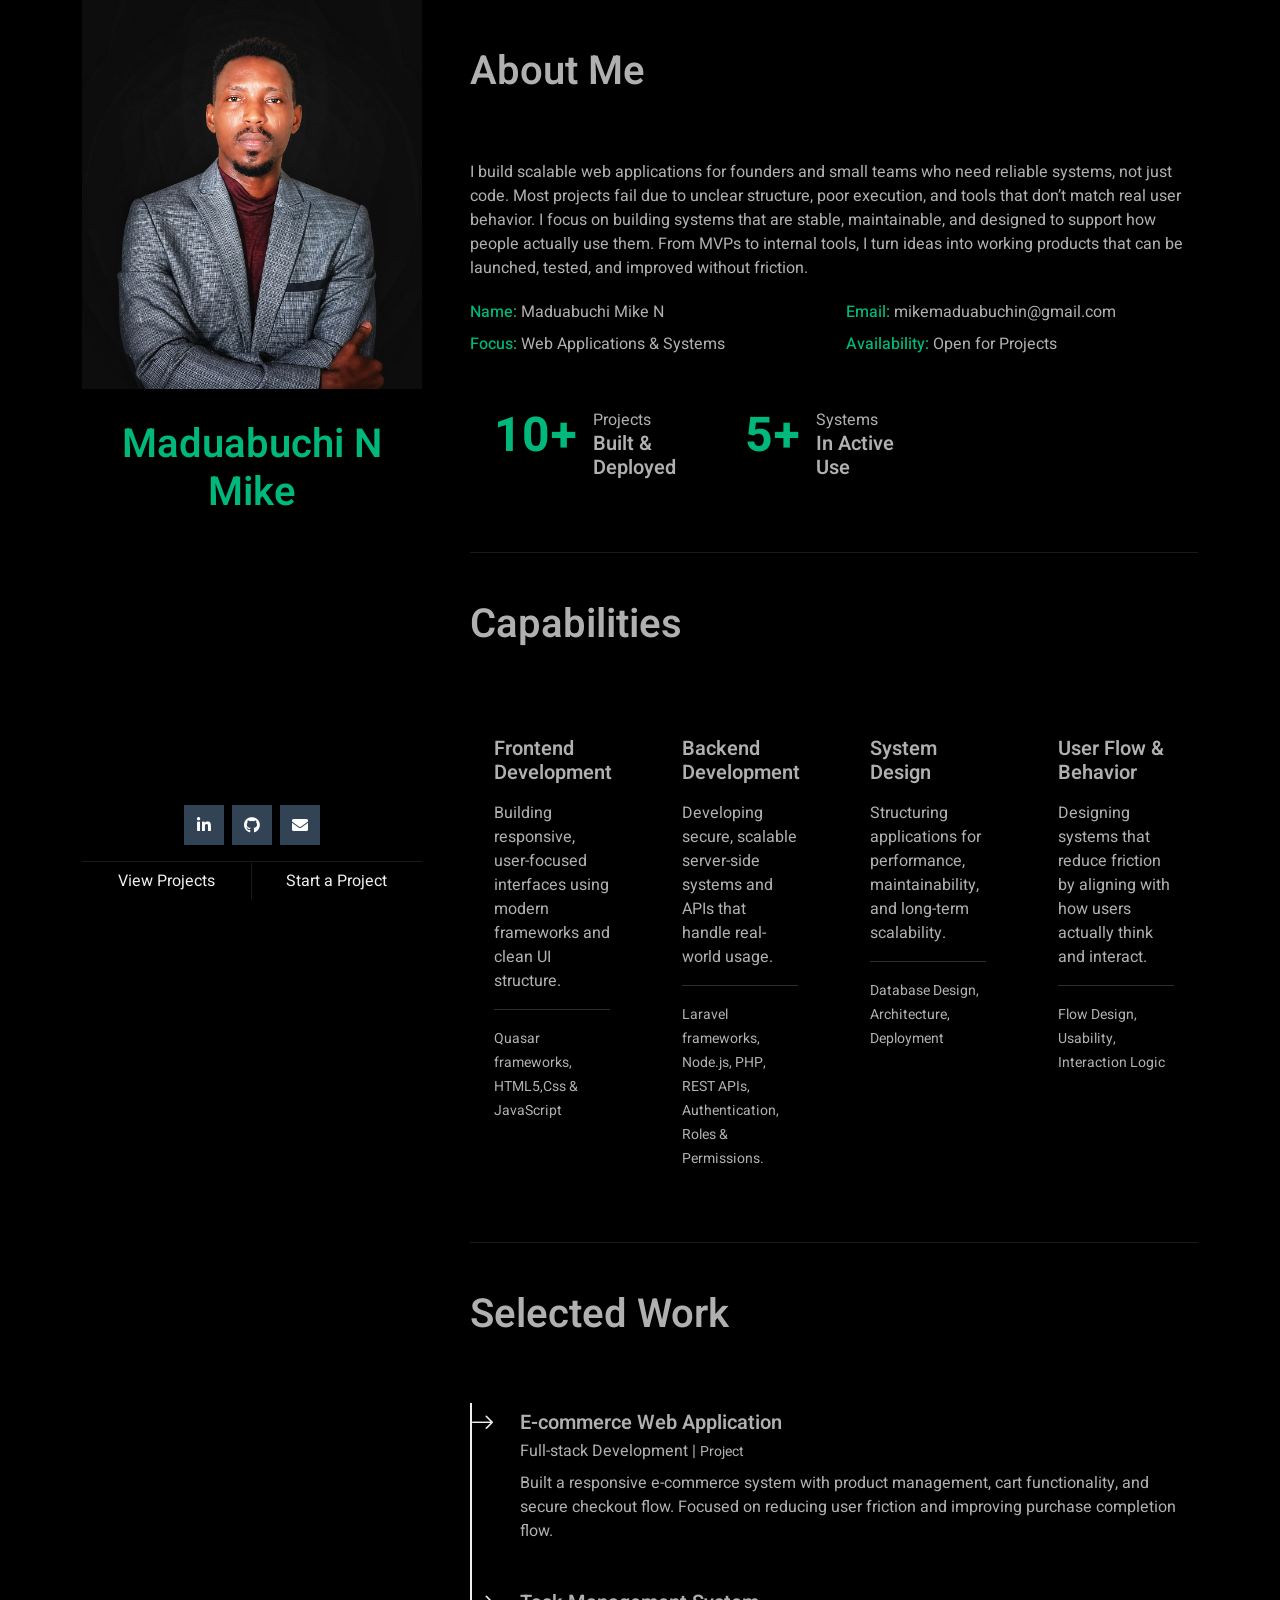
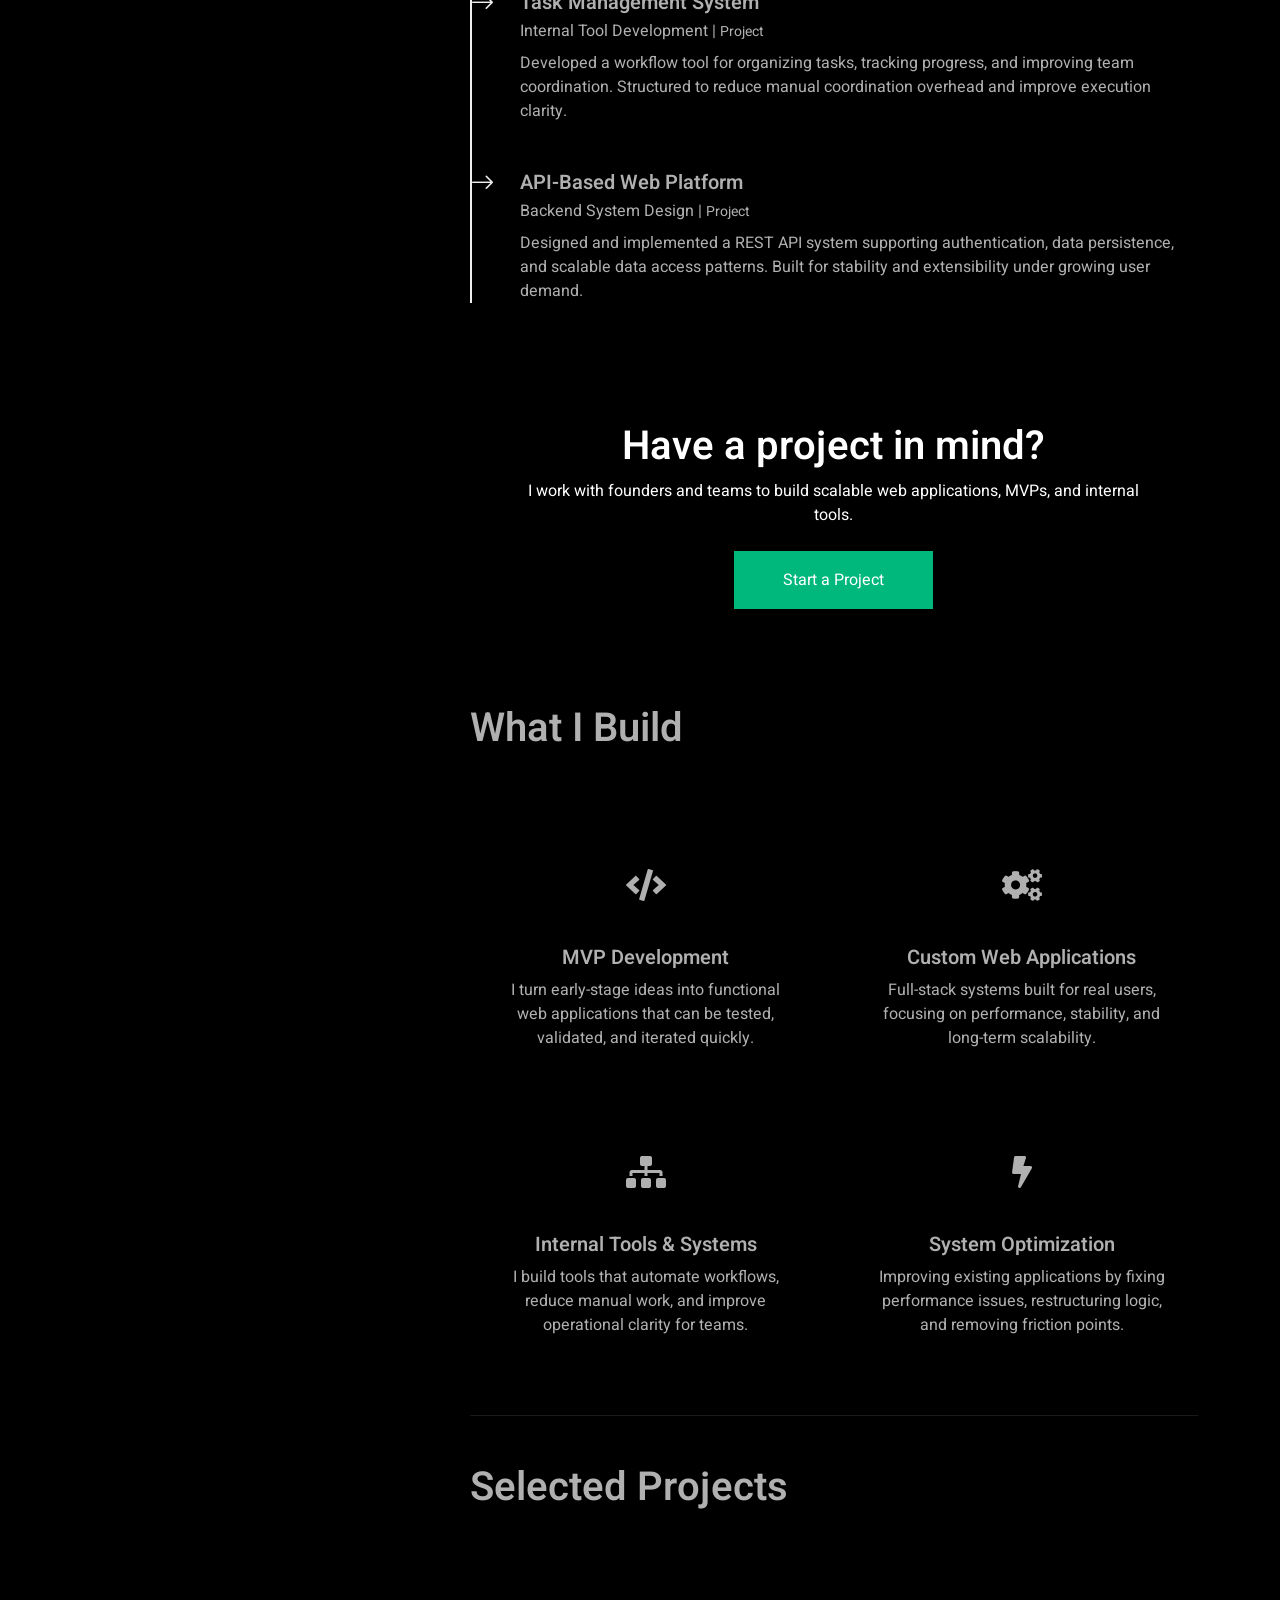
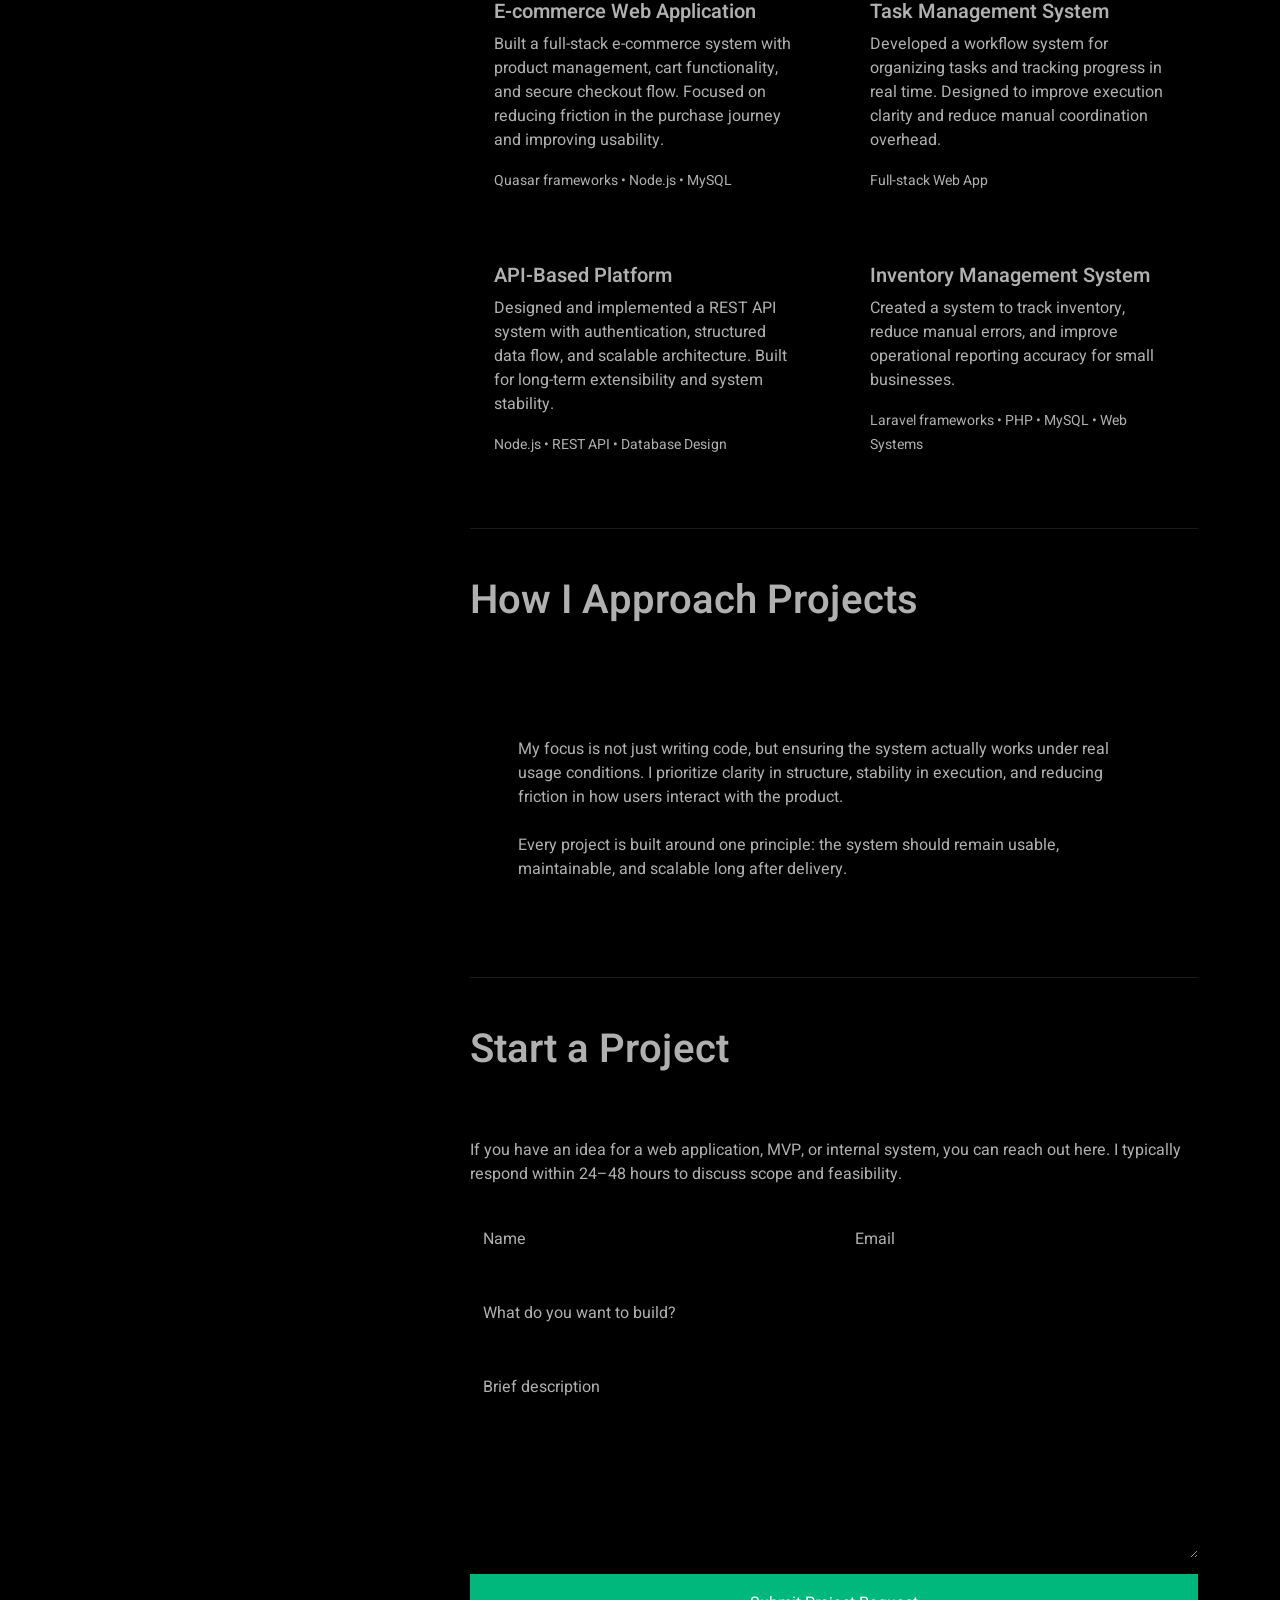
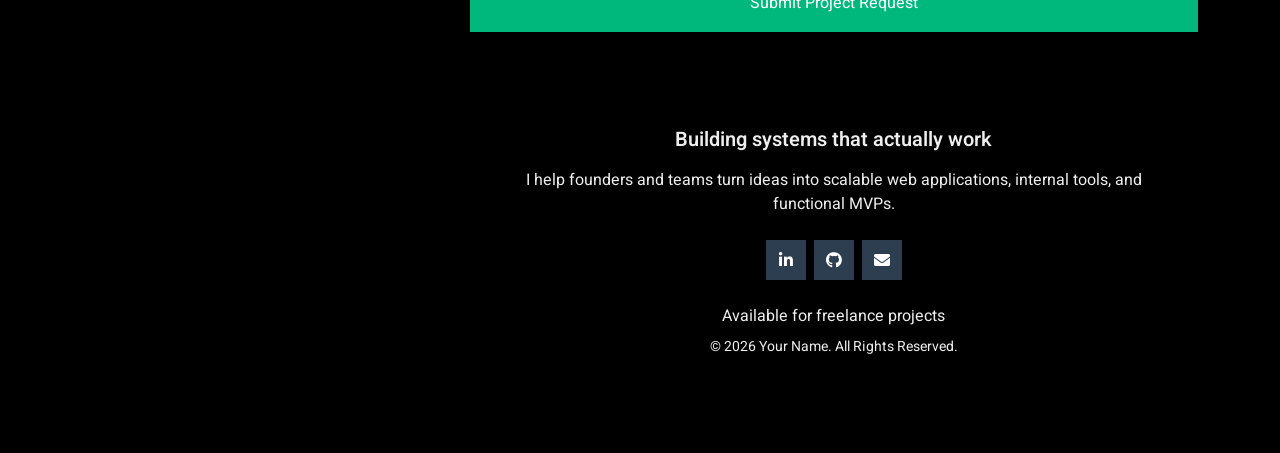
==== index.html @ 7218d5dc "page" ====
<!DOCTYPE html>
<html lang="en">
    <head>
     <meta charset="utf-8">
      <title>Maduabuchi N Mike| Full-Stack Developer</title>
      
      <meta name="viewport" content="width=device-width, initial-scale=1.0">
      
      <meta name="title" content="Maduabuchi N Mike | Full-Stack Developer">
      <meta name="description" content="I build scalable web applications, MVPs, and internal tools for founders and teams. From idea to functional system.">
      
      <meta name="keywords" content="Full-stack developer, web applications, MVP development, internal tools, software developer">
      
      <meta name="author" content="Maduabuchi N Mike">

        <!-- Favicon -->
        <link href="img/favicon.ico" rel="icon">

        <!-- Google Web Fonts -->
        <link rel="preconnect" href="https://fonts.googleapis.com">
        <link rel="preconnect" href="https://fonts.gstatic.com" crossorigin>
        <link href="https://fonts.googleapis.com/css2?family=Heebo:wght@300;400;500;600;700&display=swap" rel="stylesheet">

        <!-- Icon Font Stylesheet -->
        <link href="https://cdnjs.cloudflare.com/ajax/libs/font-awesome/5.10.0/css/all.min.css" rel="stylesheet">
        <link href="https://cdn.jsdelivr.net/npm/bootstrap-icons@1.4.1/font/bootstrap-icons.css" rel="stylesheet">

        <!-- Libraries Stylesheet -->
        <link href="lib/owlcarousel/assets/owl.carousel.min.css" rel="stylesheet">
        <link href="lib/lightbox/css/lightbox.min.css" rel="stylesheet">
        <link href="lib/animate/animate.min.css" rel="stylesheet">

        <!-- Customized Bootstrap Stylesheet -->
        <link href="css/bootstrap.min.css" rel="stylesheet">
        
          <!-- Template Stylesheet -->
        <link href="css/style.css" rel="stylesheet">
        
    </head>

    <body style="background:#000000!important; color:#b0b0b0!important;
    text-color:#b0b0b0!important;">
        <!-- Spinner Start -->
        <div id="spinner" class="show bg-white position-fixed translate-middle w-100 vh-100 top-50 start-50 d-flex align-items-center justify-content-center">
            <div class="spinner-border text-primary" style="width: 3rem; height: 3rem;" role="status">
                <span class="sr-only">Loading...</span>
            </div>
        </div>
        <!-- Spinner End -->

        <div class="container">
            <div class="row g-5">
               <div class="col-lg-4 sticky-lg-top vh-100">
    <div class="d-flex flex-column h-100 text-center overflow-auto shadow">

        <img class="w-100 img-fluid mb-4" src="img/profile.png" alt="Maduabuchi Mike">

        <h1 class="text-primary mt-2">Maduabuchi N Mike</h1>

        <div class="mb-4" style="height: 22px;">
            <h4 class="typed-text-output d-inline-block text-light"></h4>
            <div class="typed-text d-none">
                I build scalable web applications,
                MVPs for founders,
                Internal tools that reduce manual work,
                Systems designed for real-world use
            </div>
        </div>

        <div class="d-flex justify-content-center mt-auto mb-3">
            <a class="btn btn-secondary btn-square mx-1" href="YOUR_LINKEDIN_URL">
                <i class="fab fa-linkedin-in"></i>
            </a>
            <a class="btn btn-secondary btn-square mx-1" href="YOUR_GITHUB_URL">
                <i class="fab fa-github"></i>
            </a>
            <a class="btn btn-secondary btn-square mx-1" href="mailto:your@email.com">
                <i class="fa fa-envelope"></i>
            </a>
        </div>

        <div class="d-flex align-items-end justify-content-between border-top">
            <a href="#portfolio" class="btn w-50 border-end">View Projects</a>
            <a href="#contact" class="btn w-50 btn-scroll">Start a Project</a>
        </div>

    </div>
</div>
                
                
                <div class="col-lg-8">
                  
                  
                  
                  
 <!-- About Start -->
<section class="py-5 border-bottom wow fadeInUp" data-wow-delay="0.1s">
  <h1 class="title pb-3 mb-5">About Me</h1>
                        
    <p>
    I build scalable web applications for founders and small teams who need reliable systems, not just code.
    
    Most projects fail due to unclear structure, poor execution, and tools that don’t match real user behavior. I focus on building systems that are stable, maintainable, and designed to support how people actually use them.
    
    From MVPs to internal tools, I turn ideas into working products that can be launched, tested, and improved without friction.
    </p>
                        
                        
    <div class="row mb-4">
              <div class="col-sm-6 py-1">
                  <span class="fw-medium text-primary">Name:</span> Maduabuchi Mike N
              </div>
              <div class="col-sm-6 py-1">
                  <span class="fw-medium text-primary">Email:</span> mikemaduabuchin@gmail.com
              </div>
              <div class="col-sm-6 py-1">
                  <span class="fw-medium text-primary">Focus:</span> Web Applications & Systems
              </div>
              <div class="col-sm-6 py-1">
                  <span class="fw-medium text-primary">Availability:</span> Open for Projects
              </div>
        </div>
                        
   <div class="row g-4">
    <div class="col-md-4">
        <div class="d-flex bg-secondary p-4">
            <h1 class="flex-shrink-0 display-5 text-primary mb-0">10+</h1>
            <div class="ps-3">
                <p class="mb-0">Projects</p>
                <h5 class="mb-0">Built & Deployed</h5>
            </div>
        </div>
    </div>
    <div class="col-md-4">
        <div class="d-flex bg-secondary p-4">
            <h1 class="flex-shrink-0 display-5 text-primary mb-0">5+</h1>
            <div class="ps-3">
                <p class="mb-0">Systems</p>
                <h5 class="mb-0">In Active Use</h5>
            </div>
        </div>
    </div>
</div>
                        
 </section>
 <!-- About End -->
                    
                    
                    

<!-- Skills Start -->
<section class="py-5 border-bottom wow fadeInUp" data-wow-delay="0.1s">
    <h1 class="title pb-3 mb-5">Capabilities</h1>

    <div class="row g-4">

        <div class="col-md-3">
            <div class="bg-secondary p-4 h-100">
                <h5 class="mb-3">Frontend Development</h5>
                <p class="mb-0">
                    Building responsive, user-focused interfaces using modern frameworks and clean UI structure.
                </p>
                <hr/>
                <small>
                  Quasar frameworks,
                  HTML5,Css & JavaScript
                </small>
            </div>
        </div>

        <div class="col-md-3">
            <div class="bg-secondary p-4 h-100">
                <h5 class="mb-3">Backend Development</h5>
                <p class="mb-0">
                    Developing secure, scalable server-side systems and APIs that handle real-world usage.
                </p>
                
                <hr/>
                
                <small>
                  Laravel frameworks,
                  Node.js, PHP, REST APIs, Authentication, Roles & Permissions.
                  </small>
            </div>
        </div>

        <div class="col-md-3">
            <div class="bg-secondary p-4 h-100">
                <h5 class="mb-3">System Design</h5>
                <p class="mb-0">
                    Structuring applications for performance, maintainability, and long-term scalability.
                </p>
                
                <hr/>
                
                <small>Database Design, Architecture, Deployment</small>
            </div>
        </div>
        
        <div class="col-md-3">
            <div class="bg-secondary p-4 h-100">
                <h5 class="mb-3">User Flow & Behavior</h5>
                <p class="mb-0">
                    Designing systems that reduce friction by aligning with how users actually think and interact.
                </p>
                
                <hr/>
                
                <small>Flow Design, Usability, Interaction Logic</small>
            </div>
        </div>

    </div>
</section>
<!-- Skills End -->
                    
                    
<!-- Expericence Start -->
<!-- Experience Start -->
<section class="py-5 wow fadeInUp" data-wow-delay="0.1s">
    <h1 class="title pb-3 mb-5">Selected Work</h1>

    <div class="border-start border-2 border-light pt-2 ps-5">

        <div class="position-relative mb-5">
            <span class="bi bi-arrow-right fs-4 text-light position-absolute" style="top: -5px; left: -50px;"></span>
            <h5 class="mb-1">E-commerce Web Application</h5>
            <p class="mb-2">Full-stack Development | <small>Project</small></p>
            <p>
                Built a responsive e-commerce system with product management, cart functionality, and secure checkout flow.
                Focused on reducing user friction and improving purchase completion flow.
            </p>
        </div>

        <div class="position-relative mb-5">
            <span class="bi bi-arrow-right fs-4 text-light position-absolute" style="top: -5px; left: -50px;"></span>
            <h5 class="mb-1">Task Management System</h5>
            <p class="mb-2">Internal Tool Development | <small>Project</small></p>
            <p>
                Developed a workflow tool for organizing tasks, tracking progress, and improving team coordination.
                Structured to reduce manual coordination overhead and improve execution clarity.
            </p>
        </div>

        <div class="position-relative mb-4">
            <span class="bi bi-arrow-right fs-4 text-light position-absolute" style="top: -5px; left: -50px;"></span>
            <h5 class="mb-1">API-Based Web Platform</h5>
            <p class="mb-2">Backend System Design | <small>Project</small></p>
            <p>
                Designed and implemented a REST API system supporting authentication, data persistence, and scalable data access patterns.
                Built for stability and extensibility under growing user demand.
            </p>
        </div>

    </div>
</section>
<!-- Experience End -->
<!-- Expericence End -->

<!-- Subscribe Start -->
<section class="wow fadeInUp" data-wow-delay="0.1s">
    <div class="bg-secondary text-center p-5">

        <h1 class="text-white font-weight-bold">Have a project in mind?</h1>

        <p class="text-white">
            I work with founders and teams to build scalable web applications, MVPs, and internal tools.
        </p>

        <div class="mt-4">
            <a href="#contact" class="btn btn-primary py-3 px-5">
                Start a Project
            </a>
        </div>

    </div>
</section>
<!-- Subscribe End -->
                    
                    
 <!-- Services Start -->
 <section class="py-5 border-bottom wow fadeInUp" data-wow-delay="0.1s">
    <h1 class="title pb-3 mb-5">What I Build</h1>

    <div class="row g-4">

        <div class="col-md-6">
            <div class="service-item">
                <i class="fa fa-2x fa-code mx-auto mb-4"></i>
                <h5 class="mb-2">MVP Development</h5>
                <p class="mb-0">
                    I turn early-stage ideas into functional web applications that can be tested, validated, and iterated quickly.
                </p>
            </div>
        </div>

        <div class="col-md-6">
            <div class="service-item">
                <i class="fa fa-2x fa-cogs mx-auto mb-4"></i>
                <h5 class="mb-2">Custom Web Applications</h5>
                <p class="mb-0">
                    Full-stack systems built for real users, focusing on performance, stability, and long-term scalability.
                </p>
            </div>
        </div>

        <div class="col-md-6">
            <div class="service-item">
                <i class="fa fa-2x fa-sitemap mx-auto mb-4"></i>
                <h5 class="mb-2">Internal Tools & Systems</h5>
                <p class="mb-0">
                    I build tools that automate workflows, reduce manual work, and improve operational clarity for teams.
                </p>
            </div>
        </div>

        <div class="col-md-6">
            <div class="service-item">
                <i class="fa fa-2x fa-bolt mx-auto mb-4"></i>
                <h5 class="mb-2">System Optimization</h5>
                <p class="mb-0">
                    Improving existing applications by fixing performance issues, restructuring logic, and removing friction points.
                </p>
            </div>
        </div>

    </div>
</section>
 <!-- Services End -->


 <!-- Portfolio Start -->
 <!-- Portfolio Start -->
<section class="py-5 border-bottom wow fadeInUp" data-wow-delay="0.1s">
    <h1 class="title pb-3 mb-5">Selected Projects</h1>

    <div class="row g-4">

        <div class="col-md-6">
            <div class="bg-secondary p-4 h-100">
                <h5 class="mb-2">E-commerce Web Application</h5>
                <p>
                    Built a full-stack e-commerce system with product management, cart functionality, and secure checkout flow.
                    Focused on reducing friction in the purchase journey and improving usability.
                </p>
                <small>Quasar frameworks • Node.js • MySQL</small>
            </div>
        </div>

        <div class="col-md-6">
            <div class="bg-secondary p-4 h-100">
                <h5 class="mb-2">Task Management System</h5>
                <p>
                    Developed a workflow system for organizing tasks and tracking progress in real time.
                    Designed to improve execution clarity and reduce manual coordination overhead.
                </p>
                <small>Full-stack Web App</small>
            </div>
        </div>

        <div class="col-md-6">
            <div class="bg-secondary p-4 h-100">
                <h5 class="mb-2">API-Based Platform</h5>
                <p>
                    Designed and implemented a REST API system with authentication, structured data flow, and scalable architecture.
                    Built for long-term extensibility and system stability.
                </p>
                <small>Node.js • REST API • Database Design</small>
            </div>
        </div>

        <div class="col-md-6">
            <div class="bg-secondary p-4 h-100">
                <h5 class="mb-2">Inventory Management System</h5>
                <p>
                    Created a system to track inventory, reduce manual errors, and improve operational reporting accuracy for small businesses.
                </p>
                <small>Laravel frameworks  •  PHP • MySQL • Web Systems</small>
            </div>
        </div>

    </div>
</section>
<!-- Portfolio End -->
<!-- Portfolio End -->

<!-- Testimonial Start -->
<!-- Trust Layer Start -->
<section class="py-5 border-bottom wow fadeInUp" data-wow-delay="0.1s">
    <h1 class="title pb-3 mb-5">How I Approach Projects</h1>

    <div class="bg-secondary p-5">

        <p class="mb-4">
            My focus is not just writing code, but ensuring the system actually works under real usage conditions.
            I prioritize clarity in structure, stability in execution, and reducing friction in how users interact with the product.
        </p>

        <p class="mb-0">
            Every project is built around one principle: the system should remain usable, maintainable, and scalable long after delivery.
        </p>

    </div>
</section>
<!-- Trust Layer End -->
<!-- Testimonial End -->

<!-- Contact Start -->
<!-- Contact Start -->
<section class="py-5 wow fadeInUp" data-wow-delay="0.1s" id="contact">
    <h1 class="title pb-3 mb-5">Start a Project</h1>

    <p class="mb-4">
        If you have an idea for a web application, MVP, or internal system, you can reach out here.
        I typically respond within 24–48 hours to discuss scope and feasibility.
    </p>

    <form id="project-form">
        <div class="row g-3">

            <div class="col-md-6">
                <div class="form-floating">
                    <input type="text" name="name" class="form-control border-0 bg-secondary" id="name" placeholder="Your Name">
                    <label for="name">Name</label>
                </div>
            </div>

            <div class="col-md-6">
                <div class="form-floating">
                    <input type="email" name="email" class="form-control border-0 bg-secondary" id="email" placeholder="Your Email">
                    <label for="email">Email</label>
                </div>
            </div>

            <div class="col-12">
                <div class="form-floating">
                    <input type="text" class="form-control border-0 bg-secondary" name="project" id="project" placeholder="Project Type">
                    <label for="project">What do you want to build?</label>
                </div>
            </div>

            <div class="col-12">
                <div class="form-floating">
                    <textarea class="form-control border-0 bg-secondary" id="message" name="message" style="height: 200px" placeholder="Describe your idea"></textarea>
                    <label for="message">Brief description</label>
                </div>
            </div>

            <div class="col-12">
                <button class="btn btn-primary w-100 py-3" type="submit">
                    Submit Project Request
                </button>
            </div>

        </div>
    </form>
</section>
<!-- Contact End -->
 <!-- Contact End -->

                    
     <!-- Footer Start -->
    <section class="wow fadeIn" data-wow-delay="0.1s">
    <div class="bg-secondary text-light text-center p-5">

        <h5 class="mb-3">Building systems that actually work</h5>

        <p class="mb-4">
            I help founders and teams turn ideas into scalable web applications, internal tools, and functional MVPs.
        </p>

        <div class="d-flex justify-content-center mb-4">
            <a class="btn btn-dark btn-square mx-1" href="YOUR_LINKEDIN_URL">
                <i class="fab fa-linkedin-in"></i>
            </a>
            <a class="btn btn-dark btn-square mx-1" href="YOUR_GITHUB_URL">
                <i class="fab fa-github"></i>
            </a>
            <a class="btn btn-dark btn-square mx-1" href="mailto:your@email.com">
                <i class="fa fa-envelope"></i>
            </a>
        </div>

        <p class="mb-2">
            Available for freelance projects
        </p>

        <p class="m-0 small">
            &copy; 2026 Your Name. All Rights Reserved.
        </p>

    </div>
</section>
                    <!-- Footer End -->
                </div>
                
                
            </div>
        </div>

        
        <!-- Back to Top -->
        <a href="#" class="back-to-top"><i class="fa fa-angle-double-up"></i></a>
        
        <!-- JavaScript Libraries -->
        <script src="https://code.jquery.com/jquery-3.4.1.min.js"></script>
        <script src="https://stackpath.bootstrapcdn.com/bootstrap/4.4.1/js/bootstrap.bundle.min.js"></script>
        <script src="lib/wow/wow.min.js"></script>
        <script src="lib/typed/typed.min.js"></script>
        <script src="lib/easing/easing.min.js"></script>
        <script src="lib/waypoints/waypoints.min.js"></script>
        <script src="lib/counterup/counterup.min.js"></script>
        <script src="lib/owlcarousel/owl.carousel.min.js"></script>
        <script src="lib/isotope/isotope.pkgd.min.js"></script>
        <script src="lib/lightbox/js/lightbox.min.js"></script>

        <!-- Contact Javascript File -->
        <script src="mail/jqBootstrapValidation.min.js"></script>
        <script src="mail/contact.js"></script>
                
        <script src="https://cdn.emailjs.com/dist/email.min.js"></script>
        <script>
           (function(){
              emailjs.init("uerFSwQE9jlIq_2nn");
           })();
        </script>
        
        <script>
        document.getElementById("project-form").addEventListener("submit", function(e) {
            e.preventDefault();
        
            emailjs.sendForm(
                "service_340t4pd",
                "template_55sn80j",
                this
            ).then(function(response) {
                alert("Project request sent successfully!");
            }, function(error) {
                alert("Failed to send request. Try again.");
                console.log(error);
            });
        });
        </script>

        <!-- Template Javascript -->
        <script src="js/main.js"></script>
    </body>
</html>
---- css/style.css ----
/********** Template CSS **********/
:root {
  /* Base */
  --bg-main: #000000;
  --bg-elevated: #0f0f10;
  --bg-card: #161618;

  /* Text */
  --text-strong: #e4e4e7;
  --text-main: #b3b3b8;
  --text-muted: #7a7a80;

  /* Accent (refined, not loud yellow) */
  --accent: #22c55e;      /* clean green */
  --accent-soft: #4ade80;

  /* Borders */
  --border-subtle: #222326;
}



.bg-secondary {
  background-color: #000 !important;
}


#spinner {
  opacity: 0;
  visibility: hidden;
  transition: opacity .5s ease-out, visibility 0s linear .5s;
  z-index: 99999;
}

#spinner.show {
  transition: opacity .5s ease-out, visibility 0s linear 0s;
  visibility: visible;
  opacity: 1;
}

@media (max-width: 991.98px) {
  .sticky-lg-top.vh-100 {
    height: 100% !important;
  }
}

.fw-semi-bold {
  font-weight: 600;
}

.fw-medium {
  font-weight: 500;
}

.btn-square {
  width: 40px;
  height: 40px;
}

.btn-sm-square {
  width: 30px;
  height: 30px;
}

.btn-lg-square {
  width: 50px;
  height: 50px;
}

.btn-square,
.btn-sm-square,
.btn-lg-square {
  padding: 0;
  display: flex;
  align-items: center;
  justify-content: center;
}

.btn.btn-primary {
  color: #FFFFFF;
}

.typed-cursor {
  font-size: 25px;
  color: var(--light);
}

.back-to-top {
  position: fixed;
  display: none;
  width: 30px;
  height: 30px;
  text-align: center;
  line-height: 1;
  font-size: 30px;
  right: 30px;
  bottom: 30px;
  transition: background 0.5s;
  z-index: 11;
}

.back-to-top i {
  color: var(--primary);
}

.back-to-top i:hover {
  color: var(--dark);
}

.back-to-top {
  -webkit-animation: action 1s infinite alternate;
  animation: action 1s infinite alternate;
}

@-webkit-keyframes action {
  0% {
    transform: translateY(0);
  }

  100% {
    transform: translateY(-15px);
  }
}

@keyframes action {
  0% {
    transform: translateY(0);
  }

  100% {
    transform: translateY(-15px);
  }
}

.title {
  position: relative;
}

.title::before {
  position: absolute;
  content: "";
  width: 10px;
  height: 10px;
  bottom: -4px;
  left: 0;
  border: 2px solid var(--light);
  border-radius: 10px;
}

.title::after {
  position: absolute;
  content: "";
  width: 50px;
  height: 2px;
  bottom: 0;
  left: 15px;
  border-radius: 2px;
  background: var(--light);
}

.progress {
  height: 5px;
}

.progress .progress-bar {
  width: 0px;
  transition: 2s;
}

.service-item {
  padding: 30px;
  text-align: center;
  background: var(--secondary);
}

.service-item i {
  width: 75px;
  height: 75px;
  display: flex;
  align-items: center;
  justify-content: center;
  background: var(--light);
  color: var(--primary);
  transition: .5s;
}

.service-item:hover i {
  background: var(--primary);
  color: var(--light);
}

.portfolio-item .portfolio-btn {
  position: absolute;
  width: 0;
  height: 0;
  top: 50%;
  left: 50%;
  font-size: 90px;
  background: rgba(44, 62, 80, .9);
  opacity: 0;
  transition: .5s;
}

.portfolio-item:hover .portfolio-btn {
  opacity: 1;
  width: calc(100% - 60px);
  height: calc(100% - 60px);
  top: 30px;
  left: 30px;
}

.portfolio-item i {
  opacity: 0;
  transition: .3s;
  transition-delay: .3s;
}

.portfolio-item:hover i {
  opacity: 1;
}

.testimonial-carousel .owl-dots {
  margin-top: 25px;
  text-align: center;
}

.testimonial-carousel .owl-dot {
  display: inline-block;
  margin: 0 5px;
  width: 15px;
  height: 15px;
  background: var(--light);
}

.testimonial-carousel .owl-dot.active {
  background: var(--primary);
}
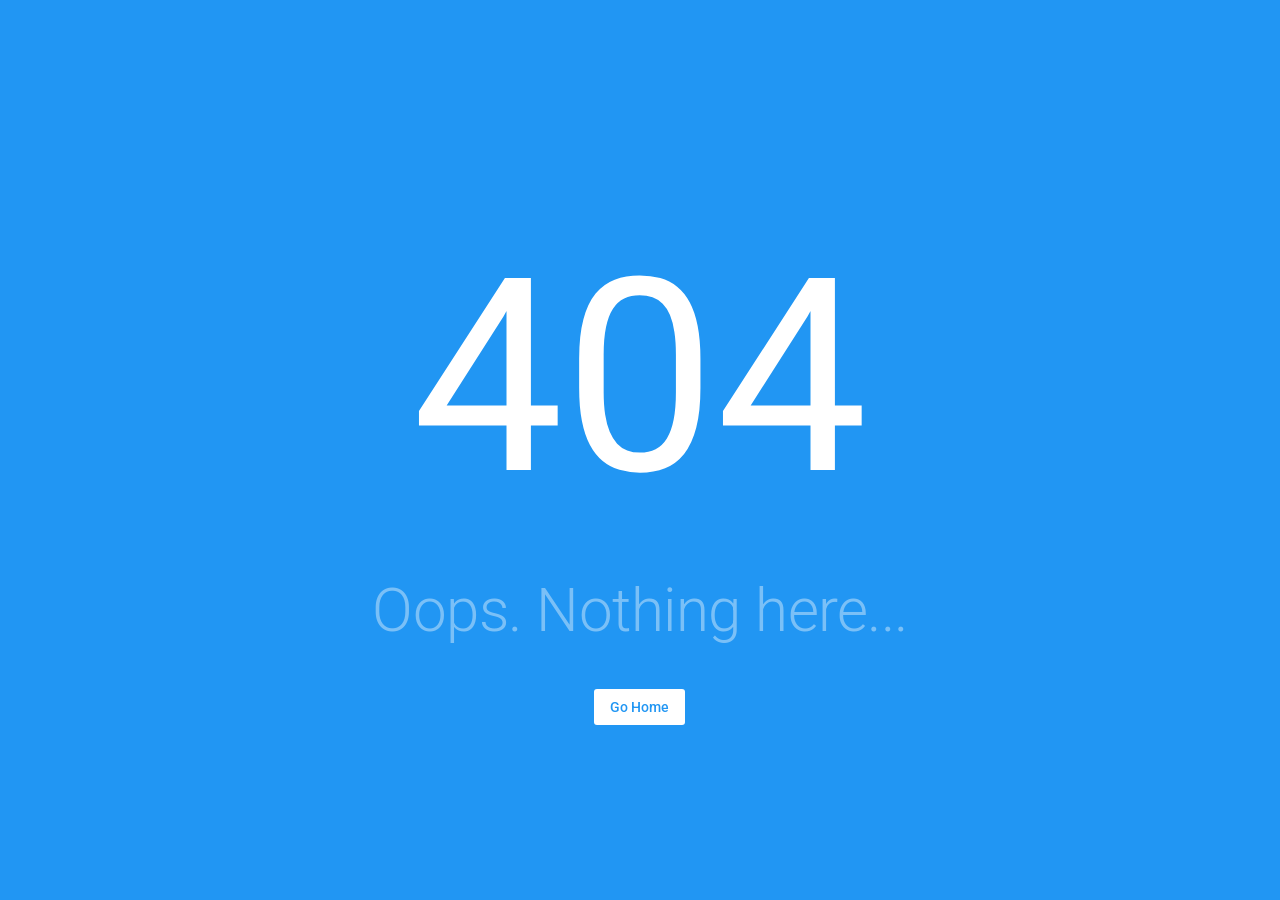
==== commit d4ee4bef: "new portfolio" ====
--- a/index.html
+++ b/index.html
@@ -1,548 +1,4 @@
-<!DOCTYPE html>
-<html lang="en">
-    <head>
-     <meta charset="utf-8">
-      <title>Maduabuchi N Mike| Full-Stack Developer</title>
-      
-      <meta name="viewport" content="width=device-width, initial-scale=1.0">
-      
-      <meta name="title" content="Maduabuchi N Mike | Full-Stack Developer">
-      <meta name="description" content="I build scalable web applications, MVPs, and internal tools for founders and teams. From idea to functional system.">
-      
-      <meta name="keywords" content="Full-stack developer, web applications, MVP development, internal tools, software developer">
-      
-      <meta name="author" content="Maduabuchi N Mike">
-
-        <!-- Favicon -->
-        <link href="img/favicon.ico" rel="icon">
-
-        <!-- Google Web Fonts -->
-        <link rel="preconnect" href="https://fonts.googleapis.com">
-        <link rel="preconnect" href="https://fonts.gstatic.com" crossorigin>
-        <link href="https://fonts.googleapis.com/css2?family=Heebo:wght@300;400;500;600;700&display=swap" rel="stylesheet">
-
-        <!-- Icon Font Stylesheet -->
-        <link href="https://cdnjs.cloudflare.com/ajax/libs/font-awesome/5.10.0/css/all.min.css" rel="stylesheet">
-        <link href="https://cdn.jsdelivr.net/npm/bootstrap-icons@1.4.1/font/bootstrap-icons.css" rel="stylesheet">
-
-        <!-- Libraries Stylesheet -->
-        <link href="lib/owlcarousel/assets/owl.carousel.min.css" rel="stylesheet">
-        <link href="lib/lightbox/css/lightbox.min.css" rel="stylesheet">
-        <link href="lib/animate/animate.min.css" rel="stylesheet">
-
-        <!-- Customized Bootstrap Stylesheet -->
-        <link href="css/bootstrap.min.css" rel="stylesheet">
-        
-          <!-- Template Stylesheet -->
-        <link href="css/style.css" rel="stylesheet">
-        
-    </head>
-
-    <body style="background:#000000!important; color:#b0b0b0!important;
-    text-color:#b0b0b0!important;">
-        <!-- Spinner Start -->
-        <div id="spinner" class="show bg-white position-fixed translate-middle w-100 vh-100 top-50 start-50 d-flex align-items-center justify-content-center">
-            <div class="spinner-border text-primary" style="width: 3rem; height: 3rem;" role="status">
-                <span class="sr-only">Loading...</span>
-            </div>
-        </div>
-        <!-- Spinner End -->
-
-        <div class="container">
-            <div class="row g-5">
-               <div class="col-lg-4 sticky-lg-top vh-100">
-    <div class="d-flex flex-column h-100 text-center overflow-auto shadow">
-
-        <img class="w-100 img-fluid mb-4" src="img/profile.png" alt="Maduabuchi Mike">
-
-        <h1 class="text-primary mt-2">Maduabuchi N Mike</h1>
-
-        <div class="mb-4" style="height: 22px;">
-            <h4 class="typed-text-output d-inline-block text-light"></h4>
-            <div class="typed-text d-none">
-                I build scalable web applications,
-                MVPs for founders,
-                Internal tools that reduce manual work,
-                Systems designed for real-world use
-            </div>
-        </div>
-
-        <div class="d-flex justify-content-center mt-auto mb-3">
-            <a class="btn btn-secondary btn-square mx-1" href="YOUR_LINKEDIN_URL">
-                <i class="fab fa-linkedin-in"></i>
-            </a>
-            <a class="btn btn-secondary btn-square mx-1" href="YOUR_GITHUB_URL">
-                <i class="fab fa-github"></i>
-            </a>
-            <a class="btn btn-secondary btn-square mx-1" href="mailto:your@email.com">
-                <i class="fa fa-envelope"></i>
-            </a>
-        </div>
-
-        <div class="d-flex align-items-end justify-content-between border-top">
-            <a href="#portfolio" class="btn w-50 border-end">View Projects</a>
-            <a href="#contact" class="btn w-50 btn-scroll">Start a Project</a>
-        </div>
-
-    </div>
-</div>
-                
-                
-                <div class="col-lg-8">
-                  
-                  
-                  
-                  
- <!-- About Start -->
-<section class="py-5 border-bottom wow fadeInUp" data-wow-delay="0.1s">
-  <h1 class="title pb-3 mb-5">About Me</h1>
-                        
-    <p>
-    I build scalable web applications for founders and small teams who need reliable systems, not just code.
-    
-    Most projects fail due to unclear structure, poor execution, and tools that don’t match real user behavior. I focus on building systems that are stable, maintainable, and designed to support how people actually use them.
-    
-    From MVPs to internal tools, I turn ideas into working products that can be launched, tested, and improved without friction.
-    </p>
-                        
-                        
-    <div class="row mb-4">
-              <div class="col-sm-6 py-1">
-                  <span class="fw-medium text-primary">Name:</span> Maduabuchi Mike N
-              </div>
-              <div class="col-sm-6 py-1">
-                  <span class="fw-medium text-primary">Email:</span> mikemaduabuchin@gmail.com
-              </div>
-              <div class="col-sm-6 py-1">
-                  <span class="fw-medium text-primary">Focus:</span> Web Applications & Systems
-              </div>
-              <div class="col-sm-6 py-1">
-                  <span class="fw-medium text-primary">Availability:</span> Open for Projects
-              </div>
-        </div>
-                        
-   <div class="row g-4">
-    <div class="col-md-4">
-        <div class="d-flex bg-secondary p-4">
-            <h1 class="flex-shrink-0 display-5 text-primary mb-0">10+</h1>
-            <div class="ps-3">
-                <p class="mb-0">Projects</p>
-                <h5 class="mb-0">Built & Deployed</h5>
-            </div>
-        </div>
-    </div>
-    <div class="col-md-4">
-        <div class="d-flex bg-secondary p-4">
-            <h1 class="flex-shrink-0 display-5 text-primary mb-0">5+</h1>
-            <div class="ps-3">
-                <p class="mb-0">Systems</p>
-                <h5 class="mb-0">In Active Use</h5>
-            </div>
-        </div>
-    </div>
-</div>
-                        
- </section>
- <!-- About End -->
-                    
-                    
-                    
-
-<!-- Skills Start -->
-<section class="py-5 border-bottom wow fadeInUp" data-wow-delay="0.1s">
-    <h1 class="title pb-3 mb-5">Capabilities</h1>
-
-    <div class="row g-4">
-
-        <div class="col-md-3">
-            <div class="bg-secondary p-4 h-100">
-                <h5 class="mb-3">Frontend Development</h5>
-                <p class="mb-0">
-                    Building responsive, user-focused interfaces using modern frameworks and clean UI structure.
-                </p>
-                <hr/>
-                <small>
-                  Quasar frameworks,
-                  HTML5,Css & JavaScript
-                </small>
-            </div>
-        </div>
-
-        <div class="col-md-3">
-            <div class="bg-secondary p-4 h-100">
-                <h5 class="mb-3">Backend Development</h5>
-                <p class="mb-0">
-                    Developing secure, scalable server-side systems and APIs that handle real-world usage.
-                </p>
-                
-                <hr/>
-                
-                <small>
-                  Laravel frameworks,
-                  Node.js, PHP, REST APIs, Authentication, Roles & Permissions.
-                  </small>
-            </div>
-        </div>
-
-        <div class="col-md-3">
-            <div class="bg-secondary p-4 h-100">
-                <h5 class="mb-3">System Design</h5>
-                <p class="mb-0">
-                    Structuring applications for performance, maintainability, and long-term scalability.
-                </p>
-                
-                <hr/>
-                
-                <small>Database Design, Architecture, Deployment</small>
-            </div>
-        </div>
-        
-        <div class="col-md-3">
-            <div class="bg-secondary p-4 h-100">
-                <h5 class="mb-3">User Flow & Behavior</h5>
-                <p class="mb-0">
-                    Designing systems that reduce friction by aligning with how users actually think and interact.
-                </p>
-                
-                <hr/>
-                
-                <small>Flow Design, Usability, Interaction Logic</small>
-            </div>
-        </div>
-
-    </div>
-</section>
-<!-- Skills End -->
-                    
-                    
-<!-- Expericence Start -->
-<!-- Experience Start -->
-<section class="py-5 wow fadeInUp" data-wow-delay="0.1s">
-    <h1 class="title pb-3 mb-5">Selected Work</h1>
-
-    <div class="border-start border-2 border-light pt-2 ps-5">
-
-        <div class="position-relative mb-5">
-            <span class="bi bi-arrow-right fs-4 text-light position-absolute" style="top: -5px; left: -50px;"></span>
-            <h5 class="mb-1">E-commerce Web Application</h5>
-            <p class="mb-2">Full-stack Development | <small>Project</small></p>
-            <p>
-                Built a responsive e-commerce system with product management, cart functionality, and secure checkout flow.
-                Focused on reducing user friction and improving purchase completion flow.
-            </p>
-        </div>
-
-        <div class="position-relative mb-5">
-            <span class="bi bi-arrow-right fs-4 text-light position-absolute" style="top: -5px; left: -50px;"></span>
-            <h5 class="mb-1">Task Management System</h5>
-            <p class="mb-2">Internal Tool Development | <small>Project</small></p>
-            <p>
-                Developed a workflow tool for organizing tasks, tracking progress, and improving team coordination.
-                Structured to reduce manual coordination overhead and improve execution clarity.
-            </p>
-        </div>
-
-        <div class="position-relative mb-4">
-            <span class="bi bi-arrow-right fs-4 text-light position-absolute" style="top: -5px; left: -50px;"></span>
-            <h5 class="mb-1">API-Based Web Platform</h5>
-            <p class="mb-2">Backend System Design | <small>Project</small></p>
-            <p>
-                Designed and implemented a REST API system supporting authentication, data persistence, and scalable data access patterns.
-                Built for stability and extensibility under growing user demand.
-            </p>
-        </div>
-
-    </div>
-</section>
-<!-- Experience End -->
-<!-- Expericence End -->
-
-<!-- Subscribe Start -->
-<section class="wow fadeInUp" data-wow-delay="0.1s">
-    <div class="bg-secondary text-center p-5">
-
-        <h1 class="text-white font-weight-bold">Have a project in mind?</h1>
-
-        <p class="text-white">
-            I work with founders and teams to build scalable web applications, MVPs, and internal tools.
-        </p>
-
-        <div class="mt-4">
-            <a href="#contact" class="btn btn-primary py-3 px-5">
-                Start a Project
-            </a>
-        </div>
-
-    </div>
-</section>
-<!-- Subscribe End -->
-                    
-                    
- <!-- Services Start -->
- <section class="py-5 border-bottom wow fadeInUp" data-wow-delay="0.1s">
-    <h1 class="title pb-3 mb-5">What I Build</h1>
-
-    <div class="row g-4">
-
-        <div class="col-md-6">
-            <div class="service-item">
-                <i class="fa fa-2x fa-code mx-auto mb-4"></i>
-                <h5 class="mb-2">MVP Development</h5>
-                <p class="mb-0">
-                    I turn early-stage ideas into functional web applications that can be tested, validated, and iterated quickly.
-                </p>
-            </div>
-        </div>
-
-        <div class="col-md-6">
-            <div class="service-item">
-                <i class="fa fa-2x fa-cogs mx-auto mb-4"></i>
-                <h5 class="mb-2">Custom Web Applications</h5>
-                <p class="mb-0">
-                    Full-stack systems built for real users, focusing on performance, stability, and long-term scalability.
-                </p>
-            </div>
-        </div>
-
-        <div class="col-md-6">
-            <div class="service-item">
-                <i class="fa fa-2x fa-sitemap mx-auto mb-4"></i>
-                <h5 class="mb-2">Internal Tools & Systems</h5>
-                <p class="mb-0">
-                    I build tools that automate workflows, reduce manual work, and improve operational clarity for teams.
-                </p>
-            </div>
-        </div>
-
-        <div class="col-md-6">
-            <div class="service-item">
-                <i class="fa fa-2x fa-bolt mx-auto mb-4"></i>
-                <h5 class="mb-2">System Optimization</h5>
-                <p class="mb-0">
-                    Improving existing applications by fixing performance issues, restructuring logic, and removing friction points.
-                </p>
-            </div>
-        </div>
-
-    </div>
-</section>
- <!-- Services End -->
-
-
- <!-- Portfolio Start -->
- <!-- Portfolio Start -->
-<section class="py-5 border-bottom wow fadeInUp" data-wow-delay="0.1s">
-    <h1 class="title pb-3 mb-5">Selected Projects</h1>
-
-    <div class="row g-4">
-
-        <div class="col-md-6">
-            <div class="bg-secondary p-4 h-100">
-                <h5 class="mb-2">E-commerce Web Application</h5>
-                <p>
-                    Built a full-stack e-commerce system with product management, cart functionality, and secure checkout flow.
-                    Focused on reducing friction in the purchase journey and improving usability.
-                </p>
-                <small>Quasar frameworks • Node.js • MySQL</small>
-            </div>
-        </div>
-
-        <div class="col-md-6">
-            <div class="bg-secondary p-4 h-100">
-                <h5 class="mb-2">Task Management System</h5>
-                <p>
-                    Developed a workflow system for organizing tasks and tracking progress in real time.
-                    Designed to improve execution clarity and reduce manual coordination overhead.
-                </p>
-                <small>Full-stack Web App</small>
-            </div>
-        </div>
-
-        <div class="col-md-6">
-            <div class="bg-secondary p-4 h-100">
-                <h5 class="mb-2">API-Based Platform</h5>
-                <p>
-                    Designed and implemented a REST API system with authentication, structured data flow, and scalable architecture.
-                    Built for long-term extensibility and system stability.
-                </p>
-                <small>Node.js • REST API • Database Design</small>
-            </div>
-        </div>
-
-        <div class="col-md-6">
-            <div class="bg-secondary p-4 h-100">
-                <h5 class="mb-2">Inventory Management System</h5>
-                <p>
-                    Created a system to track inventory, reduce manual errors, and improve operational reporting accuracy for small businesses.
-                </p>
-                <small>Laravel frameworks  •  PHP • MySQL • Web Systems</small>
-            </div>
-        </div>
-
-    </div>
-</section>
-<!-- Portfolio End -->
-<!-- Portfolio End -->
-
-<!-- Testimonial Start -->
-<!-- Trust Layer Start -->
-<section class="py-5 border-bottom wow fadeInUp" data-wow-delay="0.1s">
-    <h1 class="title pb-3 mb-5">How I Approach Projects</h1>
-
-    <div class="bg-secondary p-5">
-
-        <p class="mb-4">
-            My focus is not just writing code, but ensuring the system actually works under real usage conditions.
-            I prioritize clarity in structure, stability in execution, and reducing friction in how users interact with the product.
-        </p>
-
-        <p class="mb-0">
-            Every project is built around one principle: the system should remain usable, maintainable, and scalable long after delivery.
-        </p>
-
-    </div>
-</section>
-<!-- Trust Layer End -->
-<!-- Testimonial End -->
-
-<!-- Contact Start -->
-<!-- Contact Start -->
-<section class="py-5 wow fadeInUp" data-wow-delay="0.1s" id="contact">
-    <h1 class="title pb-3 mb-5">Start a Project</h1>
-
-    <p class="mb-4">
-        If you have an idea for a web application, MVP, or internal system, you can reach out here.
-        I typically respond within 24–48 hours to discuss scope and feasibility.
-    </p>
-
-    <form id="project-form">
-        <div class="row g-3">
-
-            <div class="col-md-6">
-                <div class="form-floating">
-                    <input type="text" name="name" class="form-control border-0 bg-secondary" id="name" placeholder="Your Name">
-                    <label for="name">Name</label>
-                </div>
-            </div>
-
-            <div class="col-md-6">
-                <div class="form-floating">
-                    <input type="email" name="email" class="form-control border-0 bg-secondary" id="email" placeholder="Your Email">
-                    <label for="email">Email</label>
-                </div>
-            </div>
-
-            <div class="col-12">
-                <div class="form-floating">
-                    <input type="text" class="form-control border-0 bg-secondary" name="project" id="project" placeholder="Project Type">
-                    <label for="project">What do you want to build?</label>
-                </div>
-            </div>
-
-            <div class="col-12">
-                <div class="form-floating">
-                    <textarea class="form-control border-0 bg-secondary" id="message" name="message" style="height: 200px" placeholder="Describe your idea"></textarea>
-                    <label for="message">Brief description</label>
-                </div>
-            </div>
-
-            <div class="col-12">
-                <button class="btn btn-primary w-100 py-3" type="submit">
-                    Submit Project Request
-                </button>
-            </div>
-
-        </div>
-    </form>
-</section>
-<!-- Contact End -->
- <!-- Contact End -->
-
-                    
-     <!-- Footer Start -->
-    <section class="wow fadeIn" data-wow-delay="0.1s">
-    <div class="bg-secondary text-light text-center p-5">
-
-        <h5 class="mb-3">Building systems that actually work</h5>
-
-        <p class="mb-4">
-            I help founders and teams turn ideas into scalable web applications, internal tools, and functional MVPs.
-        </p>
-
-        <div class="d-flex justify-content-center mb-4">
-            <a class="btn btn-dark btn-square mx-1" href="YOUR_LINKEDIN_URL">
-                <i class="fab fa-linkedin-in"></i>
-            </a>
-            <a class="btn btn-dark btn-square mx-1" href="YOUR_GITHUB_URL">
-                <i class="fab fa-github"></i>
-            </a>
-            <a class="btn btn-dark btn-square mx-1" href="mailto:your@email.com">
-                <i class="fa fa-envelope"></i>
-            </a>
-        </div>
-
-        <p class="mb-2">
-            Available for freelance projects
-        </p>
-
-        <p class="m-0 small">
-            &copy; 2026 Your Name. All Rights Reserved.
-        </p>
-
-    </div>
-</section>
-                    <!-- Footer End -->
-                </div>
-                
-                
-            </div>
-        </div>
-
-        
-        <!-- Back to Top -->
-        <a href="#" class="back-to-top"><i class="fa fa-angle-double-up"></i></a>
-        
-        <!-- JavaScript Libraries -->
-        <script src="https://code.jquery.com/jquery-3.4.1.min.js"></script>
-        <script src="https://stackpath.bootstrapcdn.com/bootstrap/4.4.1/js/bootstrap.bundle.min.js"></script>
-        <script src="lib/wow/wow.min.js"></script>
-        <script src="lib/typed/typed.min.js"></script>
-        <script src="lib/easing/easing.min.js"></script>
-        <script src="lib/waypoints/waypoints.min.js"></script>
-        <script src="lib/counterup/counterup.min.js"></script>
-        <script src="lib/owlcarousel/owl.carousel.min.js"></script>
-        <script src="lib/isotope/isotope.pkgd.min.js"></script>
-        <script src="lib/lightbox/js/lightbox.min.js"></script>
-
-        <!-- Contact Javascript File -->
-        <script src="mail/jqBootstrapValidation.min.js"></script>
-        <script src="mail/contact.js"></script>
-                
-        <script src="https://cdn.emailjs.com/dist/email.min.js"></script>
-        <script>
-           (function(){
-              emailjs.init("uerFSwQE9jlIq_2nn");
-           })();
-        </script>
-        
-        <script>
-        document.getElementById("project-form").addEventListener("submit", function(e) {
-            e.preventDefault();
-        
-            emailjs.sendForm(
-                "service_340t4pd",
-                "template_55sn80j",
-                this
-            ).then(function(response) {
-                alert("Project request sent successfully!");
-            }, function(error) {
-                alert("Failed to send request. Try again.");
-                console.log(error);
-            });
-        });
-        </script>
-
-        <!-- Template Javascript -->
-        <script src="js/main.js"></script>
-    </body>
-</html>
+<!doctype html><html><head><title>Maduabuchi Mike</title><meta charset=utf-8><meta name=description content="Personal portfolio of Maduabuchi Mike, a software engineer, founder, and systems builder working across software, products, and cognitive systems."><meta name=format-detection content="telephone=no"><meta name=msapplication-tap-highlight content=no><meta name=viewport content="width=device-width,initial-scale=1"><meta http-equiv=Content-Security-Policy content="default-src 'self'; script-src 'self'; style-src 'self' 'unsafe-inline';"><link rel=icon type=image/png sizes=128x128 href=/icons/favicon-128x128.png><link rel=icon type=image/png sizes=96x96 href=/icons/favicon-96x96.png><link rel=icon type=image/png sizes=32x32 href=/icons/favicon-32x32.png><link rel=icon type=image/png sizes=16x16 href=/icons/favicon-16x16.png><link rel=icon type=image/ico href=/favicon.ico>  <script type="module" crossorigin src="/assets/index-C-diVkx4.js"></script>
+  <link rel="modulepreload" crossorigin href="/assets/runtime-core.esm-bundler-Bzlnoy4P.js">
+  <link rel="stylesheet" crossorigin href="/assets/index-CSbshdzW.css">
+</head><body><div id=q-app></div></body></html>
--- a/assets/index-CSbshdzW.css
+++ b/assets/index-CSbshdzW.css
@@ -0,0 +1 @@
+@font-face{font-family:Roboto;font-style:normal;font-weight:100;font-stretch:100%;src:url(/assets/KFOMCnqEu92Fr1ME7kSn66aGLdTylUAMQXC89YmC2DPNWubEbFmUiAw-BLaboPi0.woff)format("woff")}@font-face{font-family:Roboto;font-style:normal;font-weight:300;font-stretch:100%;src:url(/assets/KFOMCnqEu92Fr1ME7kSn66aGLdTylUAMQXC89YmC2DPNWuaabVmUiAw-6jEn9xEl.woff)format("woff")}@font-face{font-family:Roboto;font-style:normal;font-weight:400;font-stretch:100%;src:url(/assets/KFOMCnqEu92Fr1ME7kSn66aGLdTylUAMQXC89YmC2DPNWubEbVmUiAw-DHuK6FBl.woff)format("woff")}@font-face{font-family:Roboto;font-style:normal;font-weight:500;font-stretch:100%;src:url(/assets/KFOMCnqEu92Fr1ME7kSn66aGLdTylUAMQXC89YmC2DPNWub2bVmUiAw-CCs8I9zJ.woff)format("woff")}@font-face{font-family:Roboto;font-style:normal;font-weight:700;font-stretch:100%;src:url(/assets/KFOMCnqEu92Fr1ME7kSn66aGLdTylUAMQXC89YmC2DPNWuYjalmUiAw-BCOjigVR.woff)format("woff")}@font-face{font-family:Roboto;font-style:normal;font-weight:900;font-stretch:100%;src:url(/assets/KFOMCnqEu92Fr1ME7kSn66aGLdTylUAMQXC89YmC2DPNWuZtalmUiAw-Ocp2tNig.woff)format("woff")}@font-face{font-family:Material Icons;font-style:normal;font-weight:400;font-display:block;src:url(/assets/flUhRq6tzZclQEJ-Vdg-IuiaDsNcIhQ8tQ-D-x-0Q06.woff2)format("woff2"),url(/assets/flUhRq6tzZclQEJ-Vdg-IuiaDsNa-Dr0goTwe.woff)format("woff")}.material-icons{text-transform:none;letter-spacing:normal;word-wrap:normal;white-space:nowrap;-webkit-font-smoothing:antialiased;text-rendering:optimizelegibility;-moz-osx-font-smoothing:grayscale;font-feature-settings:"liga";direction:ltr;font-family:Material Icons;font-style:normal;font-weight:400;line-height:1;display:inline-block}*,:before,:after{box-sizing:inherit;-webkit-tap-highlight-color:transparent}html,body,#q-app{direction:ltr;width:100%}body.platform-ios.within-iframe,body.platform-ios.within-iframe #q-app{width:100px;min-width:100%}html,body{box-sizing:border-box;margin:0}body.q-ios-padding{--q-safe-area-inset-top:env(safe-area-inset-top,0px);--q-safe-area-inset-bottom:env(safe-area-inset-bottom,0px)}body.q-safe-area-padding{--q-safe-area-inset-top:var(--safe-area-inset-top,env(safe-area-inset-top,0px));--q-safe-area-inset-bottom:var(--safe-area-inset-bottom,env(safe-area-inset-bottom,0px))}summary{display:block}abbr[title]{-webkit-text-decoration:underline dotted;text-decoration:underline dotted}code,kbd,pre,samp{font-family:monospace;font-size:1em}hr{box-sizing:content-box;height:0}button,input,optgroup,select,textarea{font:inherit;margin:0;font-family:inherit}optgroup{font-weight:700}button,input,select{text-transform:none}button::-moz-focus-inner{border:0;padding:0}input::-moz-focus-inner{border:0;padding:0}:is(button:-moz-focusring,input:-moz-focusring){outline:1px dotted buttontext}fieldset{padding:.35em .75em .625em}legend{padding:0}progress{vertical-align:baseline}input[type=search]::-webkit-search-cancel-button{-webkit-appearance:none}.q-icon{letter-spacing:normal;text-transform:none;white-space:nowrap;word-wrap:normal;text-align:center;box-sizing:content-box;fill:currentColor;direction:ltr;flex-shrink:0;width:1em;height:1em;line-height:1;position:relative}.q-icon:before,.q-icon:after{justify-content:center;align-items:center;width:100%;height:100%;display:flex!important}.q-icon>svg,.q-icon>img{width:100%;height:100%}.q-icon>div{box-sizing:border-box}.q-icon,.material-icons,.material-icons-outlined,.material-icons-round,.material-icons-sharp,.material-symbols-outlined,.material-symbols-rounded,.material-symbols-sharp{-webkit-user-select:none;user-select:none;cursor:inherit;font-size:inherit;vertical-align:middle;justify-content:center;align-items:center;display:inline-flex}.q-panel,.q-panel>div{width:100%;height:100%}.q-panel-parent{position:relative;overflow:clip}.q-loading-bar{z-index:9998;background:#f44336;transition:transform .5s cubic-bezier(0,0,.2,1),opacity .5s;position:fixed}.q-loading-bar--top{width:100%;top:0;left:0;right:0}.q-loading-bar--bottom{width:100%;bottom:0;left:0;right:0}.q-loading-bar--right{height:100%;top:0;bottom:0;right:0}.q-loading-bar--left{height:100%;top:0;bottom:0;left:0}.q-avatar{vertical-align:middle;border-radius:50%;width:1em;height:1em;font-size:48px;display:inline-block;position:relative}.q-avatar__content{font-size:.5em;line-height:.5em}.q-avatar__content,.q-avatar img:not(.q-icon):not(.q-img__image){border-radius:inherit;height:inherit;width:inherit}.q-avatar--square{border-radius:0}.q-badge{background-color:var(--q-primary);color:#fff;vertical-align:baseline;border-radius:4px;min-height:12px;padding:2px 6px;font-size:12px;font-weight:400;line-height:1}.q-badge--single-line{white-space:nowrap}.q-badge--multi-line{word-break:break-all;word-wrap:break-word}.q-badge--floating{cursor:inherit;position:absolute;top:-4px;right:-3px}.q-badge--transparent{opacity:.8}.q-badge--outline{background-color:#0000;border:1px solid}.q-badge--rounded{border-radius:1em}.q-banner{background:#fff;min-height:54px;padding:8px 16px}.q-banner--top-padding{padding-top:14px}.q-banner__avatar{min-width:1px!important}.q-banner__avatar>.q-avatar{font-size:46px}.q-banner__avatar>.q-icon{font-size:40px}.q-banner__avatar:not(:empty)+.q-banner__content,.q-banner__actions.col-auto{padding-left:16px}.q-banner__actions.col-all .q-btn-item{margin:4px 0 0 4px}.q-banner--dense{min-height:32px;padding:8px}.q-banner--dense.q-banner--top-padding{padding-top:12px}.q-banner--dense .q-banner__avatar>.q-avatar,.q-banner--dense .q-banner__avatar>.q-icon{font-size:28px}.q-banner--dense .q-banner__avatar:not(:empty)+.q-banner__content,.q-banner--dense .q-banner__actions.col-auto{padding-left:8px}.q-bar{background:#0003}.q-bar>.q-icon{margin-left:2px}.q-bar>div,.q-bar>div+.q-icon{margin-left:8px}.q-bar>.q-btn{margin-left:2px}.q-bar>.q-icon:first-child,.q-bar>.q-btn:first-child,.q-bar>div:first-child{margin-left:0}.q-bar--standard{height:32px;padding:0 12px;font-size:18px}.q-bar--standard>div{font-size:16px}.q-bar--standard .q-btn{font-size:11px}.q-bar--dense{height:24px;padding:0 8px;font-size:14px}.q-bar--dense .q-btn{font-size:8px}.q-bar--dark{background:#ffffff26}.q-breadcrumbs__el{color:inherit}.q-breadcrumbs__el-icon{font-size:125%}.q-breadcrumbs__el-icon--with-label{margin-right:8px}[dir=rtl] .q-breadcrumbs__separator .q-icon{transform:scaleX(-1)}.q-btn{vertical-align:middle;color:inherit;text-transform:uppercase;text-align:center;cursor:default;background:0 0;border:0;outline:0;flex-direction:column;align-items:stretch;width:auto;height:auto;min-height:2.572em;padding:4px 16px;font-size:14px;font-weight:500;line-height:1.715em;text-decoration:none;display:inline-flex;position:relative}.q-btn .q-icon,.q-btn .q-spinner{font-size:1.715em}.q-btn.disabled{opacity:.7!important}.q-btn:before{content:"";border-radius:inherit;display:block;position:absolute;inset:0;box-shadow:0 1px 5px #0003,0 2px 2px #00000024,0 3px 1px -2px #0000001f}.q-btn--actionable{cursor:pointer}.q-btn--actionable.q-btn--standard:before{transition:box-shadow .3s cubic-bezier(.25,.8,.5,1)}.q-btn--actionable.q-btn--standard:active:before,.q-btn--actionable.q-btn--standard.q-btn--active:before{box-shadow:0 3px 5px -1px #0003,0 5px 8px #00000024,0 1px 14px #0000001f}.q-btn--no-uppercase{text-transform:none}.q-btn--rectangle{border-radius:3px}.q-btn--outline{background:0 0!important}.q-btn--outline:before{border:1px solid}.q-btn--push{border-radius:7px}.q-btn--push:before{border-bottom:3px solid #00000026}.q-btn--push.q-btn--actionable{transition:transform .3s cubic-bezier(.25,.8,.5,1)}.q-btn--push.q-btn--actionable:before{transition:border-width .3s cubic-bezier(.25,.8,.5,1)}.q-btn--push.q-btn--actionable:active,.q-btn--push.q-btn--actionable.q-btn--active{transform:translateY(2px)}.q-btn--push.q-btn--actionable:active:before,.q-btn--push.q-btn--actionable.q-btn--active:before{border-bottom-width:0}.q-btn--rounded{border-radius:28px}.q-btn--round{border-radius:50%;min-width:3em;min-height:3em;padding:0}.q-btn--square{border-radius:0}.q-btn--flat:before,.q-btn--outline:before,.q-btn--unelevated:before{box-shadow:none}.q-btn--dense{min-height:2em;padding:.285em}.q-btn--dense.q-btn--round{min-width:2.4em;min-height:2.4em;padding:0}.q-btn--dense .on-left{margin-right:6px}.q-btn--dense .on-right{margin-left:6px}.q-btn--fab .q-icon,.q-btn--fab-mini .q-icon{font-size:24px}.q-btn--fab{min-width:56px;min-height:56px;padding:16px}.q-btn--fab .q-icon{margin:auto}.q-btn--fab-mini{min-width:40px;min-height:40px;padding:8px}.q-btn__content{z-index:0;transition:opacity .3s}.q-btn__content--hidden{opacity:0;pointer-events:none}.q-btn__progress{border-radius:inherit;z-index:0}.q-btn__progress-indicator{z-index:-1;background:#ffffff40;transform:translate(-100%)}.q-btn__progress--dark .q-btn__progress-indicator{background:#0003}.q-btn--flat .q-btn__progress-indicator,.q-btn--outline .q-btn__progress-indicator{opacity:.2;background:currentColor}.q-btn-dropdown--split .q-btn-dropdown__arrow-container{padding:0 4px}.q-btn-dropdown--split .q-btn-dropdown__arrow-container.q-btn--outline{border-left:1px solid}.q-btn-dropdown--split .q-btn-dropdown__arrow-container:not(.q-btn--outline){border-left:1px solid #ffffff4d}.q-btn-dropdown--simple *+.q-btn-dropdown__arrow{margin-left:8px}.q-btn-dropdown__arrow{transition:transform .28s}.q-btn-dropdown--current{flex-grow:1}.q-btn-group{vertical-align:middle;border-radius:3px;box-shadow:0 1px 5px #0003,0 2px 2px #00000024,0 3px 1px -2px #0000001f}.q-btn-group>.q-btn-item{border-radius:inherit;align-self:stretch}.q-btn-group>.q-btn-item:before{box-shadow:none}.q-btn-group>.q-btn-item .q-badge--floating{right:0}.q-btn-group>.q-btn-group{box-shadow:none}.q-btn-group>.q-btn-group:first-child>.q-btn:first-child{border-top-left-radius:inherit;border-bottom-left-radius:inherit}.q-btn-group>.q-btn-group:last-child>.q-btn:last-child{border-top-right-radius:inherit;border-bottom-right-radius:inherit}.q-btn-group>.q-btn-group:not(:first-child)>.q-btn:first-child:before{border-left:0}.q-btn-group>.q-btn-group:not(:last-child)>.q-btn:last-child:before{border-right:0}.q-btn-group>.q-btn-item:not(:last-child){border-top-right-radius:0;border-bottom-right-radius:0}.q-btn-group>.q-btn-item:not(:first-child){border-top-left-radius:0;border-bottom-left-radius:0}.q-btn-group>.q-btn-item.q-btn--standard:before{z-index:-1}.q-btn-group--push{border-radius:7px}.q-btn-group--push>.q-btn--push.q-btn--actionable{transform:none}.q-btn-group--push>.q-btn--push.q-btn--actionable .q-btn__content{transition:margin-top .3s cubic-bezier(.25,.8,.5,1),margin-bottom .3s cubic-bezier(.25,.8,.5,1)}.q-btn-group--push>.q-btn--push.q-btn--actionable:active .q-btn__content,.q-btn-group--push>.q-btn--push.q-btn--actionable.q-btn--active .q-btn__content{margin-top:2px;margin-bottom:-2px}.q-btn-group--rounded{border-radius:28px}.q-btn-group--square{border-radius:0}.q-btn-group--flat,.q-btn-group--outline,.q-btn-group--unelevated{box-shadow:none}.q-btn-group--outline>.q-separator{display:none}.q-btn-group--outline>.q-btn-item+.q-btn-item:before{border-left:0}.q-btn-group--outline>.q-btn-item:not(:last-child):before{border-right:0}.q-btn-group--stretch{border-radius:0;align-self:stretch}.q-btn-group--glossy>.q-btn-item{background-image:linear-gradient(#ffffff4d,#fff0 50%,#0000001f 51%,#0000000a)!important}.q-btn-group--spread>.q-btn-group{display:flex!important}.q-btn-group--spread>.q-btn-item,.q-btn-group--spread>.q-btn-group>.q-btn-item:not(.q-btn-dropdown__arrow-container){flex:10000;width:auto;min-width:0;max-width:100%}.q-btn-toggle{position:relative}.q-card{vertical-align:top;background:#fff;border-radius:4px;position:relative;box-shadow:0 1px 5px #0003,0 2px 2px #00000024,0 3px 1px -2px #0000001f}.q-card>div:not(.q--avoid-card-border),.q-card>img:not(.q--avoid-card-border){border-radius:0}.q-card>div:nth-child(1 of :not(.q--avoid-card-border)),.q-card>img:nth-child(1 of :not(.q--avoid-card-border)){border-top-left-radius:inherit;border-top-right-radius:inherit;border-top:0}.q-card>div:nth-last-child(1 of :not(.q--avoid-card-border)),.q-card>img:nth-last-child(1 of :not(.q--avoid-card-border)){border-bottom-left-radius:inherit;border-bottom-right-radius:inherit;border-bottom:0}.q-card>div:not(.q--avoid-card-border){box-shadow:none;border-left:0;border-right:0}.q-card--bordered{border:1px solid #0000001f}.q-card--dark{border-color:#ffffff47;box-shadow:0 1px 5px #fff3,0 2px 2px #ffffff24,0 3px 1px -2px #ffffff1f}.q-card__section{position:relative}.q-card__section--vert{padding:16px}.q-card__section--horiz>div:not(.q--avoid-card-border),.q-card__section--horiz>img:not(.q--avoid-card-border){border-radius:0}.q-card__section--horiz>div:nth-child(1 of :not(.q--avoid-card-border)),.q-card__section--horiz>img:nth-child(1 of :not(.q--avoid-card-border)){border-top-left-radius:inherit;border-bottom-left-radius:inherit}.q-card__section--horiz>div:nth-last-child(1 of :not(.q--avoid-card-border)),.q-card__section--horiz>img:nth-last-child(1 of :not(.q--avoid-card-border)){border-top-right-radius:inherit;border-bottom-right-radius:inherit}.q-card__section--horiz>div:not(.q--avoid-card-border){box-shadow:none;border-top:0;border-bottom:0}.q-card__actions{align-items:center;padding:8px}.q-card__actions .q-btn--rectangle{padding:0 8px}.q-card__actions--horiz>.q-btn-item+.q-btn-item,.q-card__actions--horiz>.q-btn-group+.q-btn-item,.q-card__actions--horiz>.q-btn-item+.q-btn-group{margin-left:8px}.q-card__actions--vert>.q-btn-item.q-btn--round{align-self:center}.q-card__actions--vert>.q-btn-item+.q-btn-item,.q-card__actions--vert>.q-btn-group+.q-btn-item,.q-card__actions--vert>.q-btn-item+.q-btn-group{margin-top:4px}.q-card__actions--vert>.q-btn-group>.q-btn-item{flex-grow:1}.q-card>img{border:0;width:100%;max-width:100%;display:block}.q-carousel{background-color:#fff;height:400px}.q-carousel__slide{background-position:50%;background-size:cover;min-height:100%}.q-carousel__slide,.q-carousel .q-carousel--padding{padding:16px}.q-carousel__slides-container{height:100%}.q-carousel__control{color:#fff}.q-carousel__arrow{pointer-events:none}.q-carousel__arrow .q-icon{font-size:28px}.q-carousel__arrow .q-btn{pointer-events:all}.q-carousel__prev-arrow--horizontal,.q-carousel__next-arrow--horizontal{top:16px;bottom:16px}.q-carousel__prev-arrow--horizontal{left:16px}.q-carousel__next-arrow--horizontal{right:16px}.q-carousel__prev-arrow--vertical,.q-carousel__next-arrow--vertical{left:16px;right:16px}.q-carousel__prev-arrow--vertical{top:16px}.q-carousel__next-arrow--vertical{bottom:16px}.q-carousel__navigation--top,.q-carousel__navigation--bottom{left:16px;right:16px;overflow:auto hidden}.q-carousel__navigation--top{top:16px}.q-carousel__navigation--bottom{bottom:16px}.q-carousel__navigation--left,.q-carousel__navigation--right{top:16px;bottom:16px;overflow:hidden auto}.q-carousel__navigation--left>.q-carousel__navigation-inner,.q-carousel__navigation--right>.q-carousel__navigation-inner{flex-direction:column}.q-carousel__navigation--left{left:16px}.q-carousel__navigation--right{right:16px}.q-carousel__navigation-inner{flex:auto}.q-carousel__navigation .q-btn{margin:6px 4px;padding:5px}.q-carousel__navigation-icon--inactive{opacity:.7}.q-carousel .q-carousel__thumbnail{cursor:pointer;vertical-align:middle;opacity:.7;border:1px solid #0000;border-radius:4px;width:auto;height:50px;margin:2px;transition:opacity .3s;display:inline-block}.q-carousel .q-carousel__thumbnail:hover,.q-carousel .q-carousel__thumbnail--active{opacity:1}.q-carousel .q-carousel__thumbnail--active{cursor:default;border-color:currentColor}.q-carousel--navigation-top.q-carousel--with-padding .q-carousel__slide,.q-carousel--navigation-top .q-carousel--padding,.q-carousel--arrows-vertical.q-carousel--with-padding .q-carousel__slide,.q-carousel--arrows-vertical .q-carousel--padding{padding-top:60px}.q-carousel--navigation-bottom.q-carousel--with-padding .q-carousel__slide,.q-carousel--navigation-bottom .q-carousel--padding,.q-carousel--arrows-vertical.q-carousel--with-padding .q-carousel__slide,.q-carousel--arrows-vertical .q-carousel--padding{padding-bottom:60px}.q-carousel--navigation-left.q-carousel--with-padding .q-carousel__slide,.q-carousel--navigation-left .q-carousel--padding,.q-carousel--arrows-horizontal.q-carousel--with-padding .q-carousel__slide,.q-carousel--arrows-horizontal .q-carousel--padding{padding-left:60px}.q-carousel--navigation-right.q-carousel--with-padding .q-carousel__slide,.q-carousel--navigation-right .q-carousel--padding,.q-carousel--arrows-horizontal.q-carousel--with-padding .q-carousel__slide,.q-carousel--arrows-horizontal .q-carousel--padding{padding-right:60px}.q-carousel.fullscreen{height:100%}.q-message-name{font-size:small}.q-message-label{text-align:center;margin:24px 0;font-size:small}.q-message-stamp{color:inherit;opacity:.6;margin-top:4px;font-size:small;display:none}.q-message-avatar{border-radius:50%;width:48px;min-width:48px;height:48px}.q-message{margin-bottom:8px}.q-message:first-child .q-message-label{margin-top:0}.q-message-avatar--received{margin-right:8px}.q-message-text--received{color:#81c784;border-radius:4px 4px 4px 0}.q-message-text--received:last-child:before{border-bottom:8px solid;border-left:8px solid #0000;border-right:0 solid #0000;right:100%}.q-message-text-content--received{color:#000}.q-message-name--sent{text-align:right}.q-message-avatar--sent{margin-left:8px}.q-message-container--sent{flex-direction:row-reverse}.q-message-text--sent{color:#e0e0e0;border-radius:4px 4px 0}.q-message-text--sent:last-child:before{border-bottom:8px solid;border-left:0 solid #0000;border-right:8px solid #0000;left:100%}.q-message-text-content--sent{color:#000}.q-message-text{word-break:break-word;background:currentColor;padding:8px;line-height:1.2;position:relative}.q-message-text+.q-message-text{margin-top:3px}.q-message-text:last-child{min-height:48px}.q-message-text:last-child .q-message-stamp{display:block}.q-message-text:last-child:before{content:"";width:0;height:0;position:absolute;bottom:0}.q-checkbox{vertical-align:middle}.q-checkbox__native{width:1px;height:1px}.q-checkbox__bg,.q-checkbox__icon-container{-webkit-user-select:none;user-select:none}.q-checkbox__bg{-webkit-print-color-adjust:exact;print-color-adjust:exact;border:2px solid;border-radius:2px;width:50%;height:50%;transition:background .22s cubic-bezier(0,0,.2,1);top:25%;left:25%}.q-checkbox__icon{color:currentColor;font-size:.5em}.q-checkbox__svg{color:#fff}.q-checkbox__truthy{stroke:currentColor;stroke-width:3.12px;stroke-dashoffset:29.7833px;stroke-dasharray:29.7833}.q-checkbox__indet{fill:currentColor;transform-origin:50%;transform:rotate(-280deg)scale(0)}.q-checkbox__inner{color:#0000008a;border-radius:50%;outline:0;width:1em;min-width:1em;height:1em;font-size:40px}.q-checkbox__inner--truthy,.q-checkbox__inner--indet{color:var(--q-primary)}.q-checkbox__inner--truthy .q-checkbox__bg,.q-checkbox__inner--indet .q-checkbox__bg{background:currentColor}.q-checkbox__inner--truthy path{stroke-dashoffset:0;transition:stroke-dashoffset .18s cubic-bezier(.4,0,.6,1)}.q-checkbox__inner--indet .q-checkbox__indet{transition:transform .22s cubic-bezier(0,0,.2,1);transform:rotate(0)scale(1)}.q-checkbox.disabled{opacity:.75!important}.q-checkbox--dark .q-checkbox__inner{color:#ffffffb3}.q-checkbox--dark .q-checkbox__inner:before{opacity:.32!important}.q-checkbox--dark .q-checkbox__inner--truthy,.q-checkbox--dark .q-checkbox__inner--indet{color:var(--q-primary)}.q-checkbox--dense .q-checkbox__inner{width:.5em;min-width:.5em;height:.5em}.q-checkbox--dense .q-checkbox__bg{width:90%;height:90%;top:5%;left:5%}.q-checkbox--dense .q-checkbox__label{padding-left:.5em}.q-checkbox--dense.reverse .q-checkbox__label{padding-left:0;padding-right:.5em}.q-checkbox:not(.disabled) .q-checkbox__inner:before{content:"";opacity:.12;background:currentColor;border-radius:50%;transition:transform .22s cubic-bezier(0,0,.2,1);position:absolute;inset:0;transform:scale(0)}.q-checkbox:not(.disabled):focus-visible .q-checkbox__inner:before{transform:scale(1)}@media (any-hover:hover){.q-checkbox:not(.disabled):hover .q-checkbox__inner:before{transform:scale(1)}}.q-checkbox--dense:not(.disabled):focus-visible .q-checkbox__inner:before{transform:scale(1.4)}@media (any-hover:hover){.q-checkbox--dense:not(.disabled):hover .q-checkbox__inner:before{transform:scale(1.4)}}.q-chip{vertical-align:middle;color:#000000de;background:#e0e0e0;border-radius:16px;outline:0;max-width:100%;height:2em;margin:4px;padding:.5em .9em;font-size:14px;position:relative}.q-chip--colored .q-chip__icon,.q-chip--dark .q-chip__icon{color:inherit}.q-chip .q-avatar{border-radius:16px;margin-left:-.45em;margin-right:.2em;font-size:2em}.q-chip--outline{border:1px solid;background:0 0!important}.q-chip--outline .q-avatar{margin-left:calc(-.45em - 1px)}.q-chip--selected .q-avatar{display:none}.q-chip__icon{color:#0000008a;margin:-.2em;font-size:1.5em}.q-chip__icon--left{margin-right:.2em}.q-chip__icon--right{margin-left:.2em}.q-chip__icon--remove{opacity:.6;outline:0;margin-left:.1em;margin-right:-.5em}.q-chip__icon--remove:hover,.q-chip__icon--remove:focus{opacity:1}.q-chip__content{white-space:nowrap}.q-chip--dense{border-radius:12px;height:1.5em;padding:0 .4em}.q-chip--dense .q-avatar{border-radius:12px;margin-left:-.27em;margin-right:.1em;font-size:1.5em}.q-chip--dense .q-chip__icon{font-size:1.25em}.q-chip--dense .q-chip__icon--left{margin-right:.195em}.q-chip--dense .q-chip__icon--remove{margin-right:-.25em}.q-chip--square{border-radius:4px}.q-chip--square .q-avatar{border-radius:3px 0 0 3px}.q-chip--clickable:focus-visible{box-shadow:0 1px 3px #0003,0 1px 1px #00000024,0 2px 1px -1px #0000001f}body.body--dark .q-chip--clickable:focus-visible{box-shadow:0 1px 3px #fff3,0 1px 1px #ffffff24,0 2px 1px -1px #ffffff1f}.q-circular-progress{vertical-align:middle;content-visibility:auto;width:1em;height:1em;line-height:1;display:inline-block;position:relative}.q-circular-progress.q-focusable{border-radius:50%}.q-circular-progress__svg{width:100%;height:100%}.q-circular-progress__text{font-size:.25em}.q-circular-progress--indeterminate .q-circular-progress__circle{stroke-dasharray:1 400;stroke-dashoffset:0;transform-box:fill-box;transform-origin:50%;animation:2s linear infinite q-spin,1.5s ease-in-out infinite q-circular-progress-circle}@keyframes q-circular-progress-circle{0%{stroke-dasharray:1 400;stroke-dashoffset:0}50%{stroke-dasharray:400 400;stroke-dashoffset:-100px}to{stroke-dasharray:400 400;stroke-dashoffset:-300px}}.q-color-picker{vertical-align:top;background:#fff;border-radius:4px;min-width:180px;max-width:350px;overflow:hidden;box-shadow:0 1px 5px #0003,0 2px 2px #00000024,0 3px 1px -2px #0000001f}.q-color-picker .q-tab{padding:0!important}.q-color-picker--bordered{border:1px solid #0000001f}.q-color-picker__header-tabs{height:32px}.q-color-picker__header input{border:0;line-height:24px}.q-color-picker__header .q-tab{height:32px!important;min-height:32px!important}.q-color-picker__header .q-tab--inactive{background:linear-gradient(#0000001a,#00000026 75%,#0000004d 100%)}.q-color-picker__error-icon{opacity:0;font-size:24px;transition:opacity .3s ease-in;bottom:2px;right:2px}.q-color-picker__header-content{background:#fff;position:relative}.q-color-picker__header-content--light{color:#000}.q-color-picker__header-content--dark{color:#fff}.q-color-picker__header-content--dark .q-tab--inactive:before{content:"";background:#fff3;position:absolute;inset:0}.q-color-picker__header-banner{height:36px}.q-color-picker__header-bg{background:#fff;background-image:url([data-uri])!important}.q-color-picker__footer{height:36px}.q-color-picker__footer .q-tab{height:36px!important;min-height:36px!important}.q-color-picker__footer .q-tab--inactive{background:linear-gradient(#0000004d 0%,#00000026 25%,#0000001a)}.q-color-picker__spectrum{width:100%;height:100%}.q-color-picker__spectrum-tab{padding:0!important}.q-color-picker__spectrum-white{background:linear-gradient(90deg,#fff,#fff0)}.q-color-picker__spectrum-black{background:linear-gradient(#0000,#000)}.q-color-picker__spectrum-circle{border-radius:50%;width:10px;height:10px;transform:translate(-5px,-5px);box-shadow:0 0 0 1.5px #fff,inset 0 0 1px 1px #0000004d,0 0 1px 2px #0006}.q-color-picker__hue .q-slider__track{opacity:1;background:linear-gradient(90deg,red 0%,#ff0 17%,#0f0 33%,#0ff 50%,#00f 67%,#f0f 83%,red 100%)!important}.q-color-picker__alpha .q-slider__track-container{padding-top:0}.q-color-picker__alpha .q-slider__track:before{content:"";border-radius:inherit;background:linear-gradient(90deg,#fff0,#757575);position:absolute;inset:0}.q-color-picker__sliders{padding:0 16px}.q-color-picker__sliders .q-slider__thumb{color:#424242}.q-color-picker__sliders .q-slider__thumb path{stroke-width:2px;fill:#0000}.q-color-picker__sliders .q-slider--active path{stroke-width:3px}.q-color-picker__tune-tab .q-slider{margin-left:18px;margin-right:18px}.q-color-picker__tune-tab input{border:1px solid #e0e0e0;border-radius:4px;width:3.5em;font-size:11px}.q-color-picker__palette-tab{padding:0!important}.q-color-picker__palette-rows--editable .q-color-picker__cube{cursor:pointer}.q-color-picker__cube{padding-bottom:10%;width:10%!important}.q-color-picker input{color:inherit;text-align:center;background:0 0;outline:0}.q-color-picker .q-tabs{overflow:hidden}.q-color-picker .q-tab--active{box-shadow:0 0 14px 3px #0003}.q-color-picker .q-tab--active .q-focus-helper,.q-color-picker .q-tab__indicator{display:none}.q-color-picker .q-tab-panels{background:inherit}.q-color-picker--dark{box-shadow:0 1px 5px #fff3,0 2px 2px #ffffff24,0 3px 1px -2px #ffffff1f}.q-color-picker--dark .q-color-picker__tune-tab input{border:1px solid #ffffff4d}.q-color-picker--dark .q-slider__thumb{color:#fafafa}.q-date{background:#fff;border-radius:4px;width:290px;min-width:290px;max-width:100%;display:inline-flex;box-shadow:0 1px 5px #0003,0 2px 2px #00000024,0 3px 1px -2px #0000001f}.q-date--bordered{border:1px solid #0000001f}.q-date__header{border-top-left-radius:inherit;color:#fff;background-color:var(--q-primary);padding:16px}.q-date__actions{padding:0 16px 16px}.q-date__content,.q-date__main{outline:0}.q-date__content .q-btn{font-weight:400}.q-date__header-link{opacity:.64;outline:0;transition:opacity .3s ease-out}.q-date__header-link--active,.q-date__header-link:hover,.q-date__header-link:focus{opacity:1}.q-date__header-link:focus-visible{opacity:1;outline-offset:2px;outline:2px solid}.q-date__header-subtitle{letter-spacing:.00938em;font-size:14px;line-height:1.75}.q-date__header-title-label{letter-spacing:.00735em;font-size:24px;line-height:1.2}.q-date__view{width:100%;height:100%;min-height:290px;padding:16px}.q-date__navigation{height:12.5%}.q-date__navigation>div:first-child{justify-content:flex-end;width:8%;min-width:24px}.q-date__navigation>div:last-child{justify-content:flex-start;width:8%;min-width:24px}.q-date__calendar-weekdays{height:12.5%}.q-date__calendar-weekdays>div{opacity:.38;font-size:12px}.q-date__calendar-item{vertical-align:middle;justify-content:center;align-items:center;padding:1px;display:inline-flex;position:relative;width:14.285%!important;height:12.5%!important}.q-date__calendar-item:after{content:"";pointer-events:none;border:1px dashed #0000;position:absolute;inset:1px 0}.q-date__calendar-item>div,.q-date__calendar-item button{border-radius:50%;width:30px;height:30px}.q-date__calendar-item>div{text-align:center;line-height:30px}.q-date__calendar-item>button{line-height:22px}.q-date__calendar-item--out{opacity:.18}.q-date__calendar-item--fill{visibility:hidden}.q-date__range:before,.q-date__range-from:before,.q-date__range-to:before{content:"";opacity:.3;background-color:currentColor;position:absolute;inset:1px 0}.q-date__range:nth-child(7n-6):before,.q-date__range-from:nth-child(7n-6):before,.q-date__range-to:nth-child(7n-6):before{border-top-left-radius:0;border-bottom-left-radius:0}.q-date__range:nth-child(7n):before,.q-date__range-from:nth-child(7n):before,.q-date__range-to:nth-child(7n):before{border-top-right-radius:0;border-bottom-right-radius:0}.q-date__range-from:before{left:50%}.q-date__range-to:before{right:50%}.q-date__edit-range:after{border-color:currentColor #0000}.q-date__edit-range:nth-child(7n-6):after{border-top-left-radius:0;border-bottom-left-radius:0}.q-date__edit-range:nth-child(7n):after{border-top-right-radius:0;border-bottom-right-radius:0}.q-date__edit-range-from:after,.q-date__edit-range-from-to:after{border-top-color:currentColor;border-bottom-color:currentColor;border-left-color:currentColor;border-top-left-radius:28px;border-bottom-left-radius:28px;left:4px}.q-date__edit-range-to:after,.q-date__edit-range-from-to:after{border-top-color:currentColor;border-bottom-color:currentColor;border-right-color:currentColor;border-top-right-radius:28px;border-bottom-right-radius:28px;right:4px}.q-date__calendar-days-container{height:75%;min-height:192px}.q-date__calendar-days>div{height:16.66%!important}.q-date__event{background-color:var(--q-secondary);border-radius:5px;width:8px;height:5px;position:absolute;bottom:2px;left:50%;transform:translate(-50%)}.q-date__today{box-shadow:0 0 1px}.q-date__years-content{padding:0 8px}.q-date__years-item,.q-date__months-item{flex:0 0 33.3333%}.q-date.disabled .q-date__header,.q-date.disabled .q-date__content,.q-date--readonly .q-date__header,.q-date--readonly .q-date__content{pointer-events:none}.q-date--readonly .q-date__navigation{display:none}.q-date--portrait{flex-direction:column}.q-date--portrait-standard .q-date__content{height:calc(100% - 86px)}.q-date--portrait-standard .q-date__header{border-top-right-radius:inherit;height:86px}.q-date--portrait-standard .q-date__header-title{align-items:center;height:30px}.q-date--portrait-minimal .q-date__content{height:100%}.q-date--landscape{flex-direction:row;align-items:stretch;min-width:420px}.q-date--landscape>div{flex-direction:column;display:flex}.q-date--landscape .q-date__content{height:100%}.q-date--landscape-standard{min-width:420px}.q-date--landscape-standard .q-date__header{border-bottom-left-radius:inherit;width:110px;min-width:110px}.q-date--landscape-standard .q-date__header-title{flex-direction:column}.q-date--landscape-standard .q-date__header-today{margin-top:12px;margin-left:-8px}.q-date--landscape-minimal{width:310px}.q-date--dark{border-color:#ffffff47;box-shadow:0 1px 5px #fff3,0 2px 2px #ffffff24,0 3px 1px -2px #ffffff1f}.q-dialog__title{letter-spacing:.0125em;font-size:1.25rem;font-weight:500;line-height:1.6}.q-dialog__progress{font-size:4rem}.q-dialog__inner{outline:0}.q-dialog__inner>div{pointer-events:all;will-change:scroll-position;border-radius:4px;overflow:auto}.q-dialog__inner--square>div{border-radius:0!important}.q-dialog__inner>.q-card>.q-card__actions .q-btn--rectangle{min-width:64px}.q-dialog__inner--minimized{padding:24px}.q-dialog__inner--minimized>div{max-height:calc(var(--q-dialog-viewport-height,100dvh) - 48px)}.q-dialog__inner--maximized>div{width:100%;max-width:100vw;height:100%;max-height:100dvh;border-radius:0!important;top:0!important;left:0!important}.q-dialog__inner--top,.q-dialog__inner--bottom{padding-top:0!important;padding-bottom:0!important}.q-dialog__inner--right,.q-dialog__inner--left{padding-left:0!important;padding-right:0!important}.q-dialog__inner--left:not(.q-dialog__inner--animating)>div,.q-dialog__inner--top:not(.q-dialog__inner--animating)>div{border-top-left-radius:0}.q-dialog__inner--right:not(.q-dialog__inner--animating)>div,.q-dialog__inner--top:not(.q-dialog__inner--animating)>div{border-top-right-radius:0}.q-dialog__inner--left:not(.q-dialog__inner--animating)>div,.q-dialog__inner--bottom:not(.q-dialog__inner--animating)>div{border-bottom-left-radius:0}.q-dialog__inner--right:not(.q-dialog__inner--animating)>div,.q-dialog__inner--bottom:not(.q-dialog__inner--animating)>div{border-bottom-right-radius:0}.q-dialog__inner--fullwidth>div{width:100%!important;max-width:100%!important}.q-dialog__inner--fullheight>div{height:100%!important;max-height:100%!important}.q-dialog__backdrop{z-index:-1;pointer-events:all;background:#0006;outline:0}body.q-ios-padding .q-dialog__inner,body.q-safe-area-padding .q-dialog__inner{padding-top:var(--q-safe-area-inset-top)!important;padding-bottom:var(--q-safe-area-inset-bottom)!important}body.q-ios-padding .q-dialog__inner>div,body.q-safe-area-padding .q-dialog__inner>div{max-height:calc(var(--q-dialog-viewport-height,100dvh) - var(--q-safe-area-inset-top) - var(--q-safe-area-inset-bottom))!important}body.q-ios-padding .q-dialog__inner--top,body.q-safe-area-padding .q-dialog__inner--top{padding-top:0!important}body.q-ios-padding .q-dialog__inner--top>div,body.q-safe-area-padding .q-dialog__inner--top>div{padding-top:var(--q-safe-area-inset-top)}body.q-ios-padding .q-dialog__inner--bottom,body.q-safe-area-padding .q-dialog__inner--bottom{padding-bottom:0!important}body.q-ios-padding .q-dialog__inner--bottom>div,body.q-safe-area-padding .q-dialog__inner--bottom>div{padding-bottom:var(--q-safe-area-inset-bottom)}body.q-ios-padding .q-dialog__inner--keyboard,body.q-safe-area-padding .q-dialog__inner--keyboard{padding-bottom:0!important}body.q-ios-padding .q-dialog__inner--keyboard.q-dialog__inner--bottom>div,body.q-safe-area-padding .q-dialog__inner--keyboard.q-dialog__inner--bottom>div{padding-bottom:0}@media (width<=599.98px){.q-dialog__inner--top,.q-dialog__inner--bottom{padding-left:0;padding-right:0}.q-dialog__inner--top>div,.q-dialog__inner--bottom>div{width:100%!important}}@media (width>=600px){.q-dialog__inner--minimized>div{max-width:560px}}.q-body--dialog{overflow:hidden}.q-editor{background-color:#fff;border:1px solid #0000001f;border-radius:4px}.q-editor--disabled{border-style:dashed}.q-editor>div:first-child,.q-editor__toolbars-container,.q-editor__toolbars-container>div:first-child{border-top-left-radius:inherit;border-top-right-radius:inherit}.q-editor__content{border-bottom-left-radius:inherit;border-bottom-right-radius:inherit;outline:0;max-width:100%;min-height:10em;padding:10px;overflow:auto}.q-editor__content pre{white-space:pre-wrap}.q-editor__content hr{background:#0000001f;border:0;outline:0;height:1px;margin:1px}.q-editor__content:empty:not(:focus):before{content:attr(aria-placeholder);opacity:.7;pointer-events:none}.q-editor__toolbar{border-bottom:1px solid #0000001f;min-height:32px}.q-editor__toolbars-container{max-width:100%}.q-editor .q-btn{margin:4px}.q-editor__toolbar-group{margin:0 4px;position:relative}.q-editor__toolbar-group+.q-editor__toolbar-group:before{content:"";background:#0000001f;width:1px;position:absolute;top:4px;bottom:4px;left:-4px}.q-editor__link-input{color:inherit;text-transform:none;background:0 0;border:none;border-radius:0;outline:0;text-decoration:none}.q-editor--flat,.q-editor--flat .q-editor__toolbar{border:0}.q-editor--dense .q-editor__toolbar-group{flex-wrap:nowrap;align-items:center;display:flex}.q-editor--dark{border-color:#ffffff47}.q-editor--dark .q-editor__content hr{background:#ffffff47}.q-editor--dark .q-editor__toolbar{border-color:#ffffff47}.q-editor--dark .q-editor__toolbar-group+.q-editor__toolbar-group:before{background:#ffffff47}.q-expansion-item__border{opacity:0}.q-expansion-item__toggle-icon{transition:transform .3s;position:relative}.q-expansion-item__toggle-icon--rotated{transform:rotate(180deg)}.q-expansion-item__toggle-focus{width:1em!important;height:1em!important;position:relative!important}.q-expansion-item__toggle-focus+.q-expansion-item__toggle-icon{margin-top:-1em}.q-expansion-item__toggle-section--switched.q-item__section--side{min-width:56px}.q-item__section--main~.q-expansion-item__icon-section{min-width:0}.q-expansion-item--standard.q-expansion-item--expanded>div>.q-expansion-item__border{opacity:1}.q-expansion-item--popup{transition:padding .5s}.q-expansion-item--popup>.q-expansion-item__container{border:1px solid #0000001f}.q-expansion-item--popup>.q-expansion-item__container>.q-separator{display:none}.q-expansion-item--popup.q-expansion-item--collapsed{padding:0 15px}.q-expansion-item--popup.q-expansion-item--expanded{padding:15px 0}.q-expansion-item--popup.q-expansion-item--expanded+.q-expansion-item--popup.q-expansion-item--expanded{padding-top:0}.q-expansion-item--popup.q-expansion-item--collapsed:not(:first-child)>.q-expansion-item__container{border-top-width:0}.q-expansion-item--popup.q-expansion-item--expanded+.q-expansion-item--popup.q-expansion-item--collapsed>.q-expansion-item__container{border-top-width:1px}.q-expansion-item__content>.q-card{box-shadow:none;border-radius:0}.q-expansion-item:first-child>div>.q-expansion-item__border--top,.q-expansion-item:last-child>div>.q-expansion-item__border--bottom,.q-expansion-item--expanded+.q-expansion-item--expanded>div>.q-expansion-item__border--top{opacity:0}.q-expansion-item--expanded .q-textarea--autogrow textarea{animation:q-expansion-done}@keyframes q-expansion-done{0%{--q-exp-done:1}}.z-fab{z-index:990}.q-fab{vertical-align:middle;position:relative}.q-fab>.q-btn{width:100%}.q-fab--form-rounded{border-radius:28px}.q-fab--form-square{border-radius:4px}.q-fab__icon,.q-fab__active-icon{transition:opacity .4s,transform .4s}.q-fab__icon{opacity:1;transform:rotate(0)}.q-fab__active-icon{opacity:0;transform:rotate(-180deg)}.q-fab__label--external{padding:0 8px;transition:opacity .18s cubic-bezier(.65,.815,.735,.395);position:absolute}.q-fab__label--external-hidden{opacity:0;pointer-events:none}.q-fab__label--external-left{top:50%;left:-12px;transform:translate(-100%,-50%)}.q-fab__label--external-right{top:50%;right:-12px;transform:translate(100%,-50%)}.q-fab__label--external-bottom{bottom:-12px;left:50%;transform:translate(-50%,100%)}.q-fab__label--external-top{top:-12px;left:50%;transform:translate(-50%,-100%)}.q-fab__label--internal{max-height:30px;padding:0;transition:font-size .12s cubic-bezier(.65,.815,.735,.395),max-height .12s cubic-bezier(.65,.815,.735,.395),opacity 70ms cubic-bezier(.65,.815,.735,.395)}.q-fab__label--internal-hidden{opacity:0;font-size:0}.q-fab__label--internal-top{padding-bottom:.12em}.q-fab__label--internal-bottom{padding-top:.12em}.q-fab__label--internal-top.q-fab__label--internal-hidden,.q-fab__label--internal-bottom.q-fab__label--internal-hidden{max-height:0}.q-fab__label--internal-left{padding-left:.285em;padding-right:.571em}.q-fab__label--internal-right{padding-left:.571em;padding-right:.285em}.q-fab__icon-holder{min-width:24px;min-height:24px;position:relative}.q-fab__icon-holder--opened .q-fab__icon{opacity:0;transform:rotate(180deg)}.q-fab__icon-holder--opened .q-fab__active-icon{opacity:1;transform:rotate(0)}.q-fab__actions{pointer-events:none;justify-content:center;align-self:center;align-items:center;padding:3px;position:absolute}.q-fab__actions .q-btn{margin:5px}.q-fab__actions>*{filter:opacity(0);transition:filter .18s ease-out,transform .18s ease-out;transform:scale(.4)}.q-fab__actions--right{flex-direction:row;height:56px;margin-left:9px;left:100%}.q-fab__actions--left{flex-direction:row-reverse;height:56px;margin-right:9px;right:100%}.q-fab__actions--up{flex-direction:column-reverse;width:56px;margin-bottom:9px;bottom:100%}.q-fab__actions--down{flex-direction:column;width:56px;margin-top:9px;top:100%}.q-fab__actions--up,.q-fab__actions--down{margin-left:-28px;left:50%}.q-fab__actions--opened{pointer-events:all}.q-fab__actions--opened>*{filter:opacity();transition-delay:calc(var(--q-fab-stagger) * (sibling-index() - 1));transform:scale(1)}.q-fab__actions--closed>*{transition-delay:calc(var(--q-fab-stagger) * (sibling-count() - sibling-index()))}.q-fab--align-left>.q-fab__actions--up,.q-fab--align-left>.q-fab__actions--down{align-items:flex-start;left:28px}.q-fab--align-right>.q-fab__actions--up,.q-fab--align-right>.q-fab__actions--down{align-items:flex-end;left:auto;right:0}.q-field{font-size:14px}.q-field ::-ms-reveal{display:none}.q-field__marginal{color:#0000008a;height:56px;font-size:24px}.q-field__marginal>*+*{margin-left:2px}.q-field__marginal .q-avatar{font-size:32px}.q-field__before,.q-field__prepend{padding-right:12px}.q-field__after,.q-field__append{padding-left:12px}.q-field__after:empty,.q-field__append:empty{display:none}.q-field__append+.q-field__append{padding-left:2px}.q-field__inner{text-align:left}.q-field__bottom{color:#0000008a;backface-visibility:hidden;min-height:20px;padding:8px 12px 0;font-size:12px;line-height:1}.q-field__messages{line-height:1}.q-field__messages>div{word-break:break-word;word-wrap:break-word;overflow-wrap:break-word}.q-field__messages>div+div{margin-top:4px}.q-field__counter{padding-left:8px;line-height:1}.q-field--item-aligned{padding:8px 16px}.q-field--item-aligned .q-field__before{min-width:56px}.q-field__control-container{height:inherit}.q-field__control{color:var(--q-primary);outline:none;max-width:100%;height:56px}.q-field__control:before,.q-field__control:after{content:"";pointer-events:none;position:absolute;inset:0}.q-field__control:before{border-radius:inherit}.q-field__shadow{opacity:0;white-space:pre-wrap;transition:opacity .36s cubic-bezier(.4,0,.2,1);top:8px;overflow:hidden}.q-field__shadow+.q-field__native::placeholder{transition:opacity .36s cubic-bezier(.4,0,.2,1)}.q-field__shadow+.q-field__native:focus::placeholder{opacity:0}.q-field__native,.q-field__prefix,.q-field__suffix,.q-field__input{letter-spacing:.00937em;-webkit-text-decoration:inherit;text-decoration:inherit;text-transform:inherit;color:#000000de;background:0 0;border:none;border-radius:0;outline:0;padding:6px 0;font-weight:400;line-height:28px}.q-field__native,.q-field__input{-webkit-user-select:auto;user-select:auto;width:100%;min-width:0;outline:0!important}:is(.q-field__native:autofill,.q-field__input:autofill){animation-name:q-autofill;animation-fill-mode:both}.q-field__native:invalid,.q-field__input:invalid{box-shadow:none}.q-field__native[type=file]{line-height:1em}.q-field__input{height:0;min-height:24px;padding:0;line-height:24px}.q-field__prefix,.q-field__suffix{white-space:nowrap;transition:opacity .36s cubic-bezier(.4,0,.2,1)}.q-field__prefix{padding-right:4px}.q-field__suffix{padding-left:4px}.q-field--readonly .q-placeholder,.q-field--disabled .q-placeholder{opacity:1!important}.q-field--readonly.q-field--labeled .q-field__native,.q-field--readonly.q-field--labeled .q-field__input{cursor:default}.q-field--readonly.q-field--float .q-field__native,.q-field--readonly.q-field--float .q-field__input{cursor:text}.q-field--disabled .q-field__inner{cursor:not-allowed}.q-field--disabled .q-field__control{pointer-events:none}.q-field--disabled .q-field__control>div{opacity:.6!important}.q-field--disabled .q-field__control>div,.q-field--disabled .q-field__control>div *{outline:0!important}.q-field__label{color:#0009;letter-spacing:.00937em;max-width:100%;-webkit-text-decoration:inherit;text-decoration:inherit;text-transform:inherit;transform-origin:0 0;backface-visibility:hidden;font-size:16px;font-weight:400;line-height:1.25;transition:transform .36s cubic-bezier(.4,0,.2,1),max-width .324s cubic-bezier(.4,0,.2,1);top:18px;left:0}.q-field__label:has(+:is(.q-field__native,.q-field__input):is(:autofill,[type=color],[type=date],[type=datetime-local],[type=month],[type=time],[type=week])){transform:translateY(-40%)scale(.75)}.q-field--float .q-field__label{max-width:133%;transition:transform .36s cubic-bezier(.4,0,.2,1),max-width .396s cubic-bezier(.4,0,.2,1);transform:translateY(-40%)scale(.75)}.q-field--highlighted .q-field__label{color:currentColor}.q-field--focused .q-field__shadow{opacity:.5}.q-field--filled .q-field__control{background:#0000000d;border-radius:4px 4px 0 0;padding:0 12px}.q-field--filled .q-field__control:before{opacity:0;background:#0000000d;border-bottom:1px solid #0000006b;transition:opacity .36s cubic-bezier(.4,0,.2,1),background .36s cubic-bezier(.4,0,.2,1)}.q-field--filled .q-field__control:hover:before{opacity:1}.q-field--filled .q-field__control:after{transform-origin:bottom;background:currentColor;height:2px;transition:transform .36s cubic-bezier(.4,0,.2,1);top:auto;transform:scaleX(0)}.q-field--filled.q-field--rounded .q-field__control{border-radius:28px 28px 0 0}.q-field--filled.q-field--highlighted .q-field__control:before{opacity:1;background:#0000001f}.q-field--filled.q-field--highlighted .q-field__control:after{transform:scale(1)}.q-field--filled.q-field--dark .q-field__control,.q-field--filled.q-field--dark .q-field__control:before{background:#ffffff12}.q-field--filled.q-field--dark.q-field--highlighted .q-field__control:before{background:#ffffff1a}.q-field--filled.q-field--readonly .q-field__control:before{opacity:1;background:0 0;border-bottom-style:dashed}.q-field--outlined .q-field__control{border-radius:4px;padding:0 12px}.q-field--outlined .q-field__control:before{border:1px solid #0000003d;transition:border-color .36s cubic-bezier(.4,0,.2,1)}.q-field--outlined .q-field__control:hover:before{border-color:#000}.q-field--outlined .q-field__control:after{height:inherit;border-radius:inherit;border:2px solid #0000;transition:border-color .36s cubic-bezier(.4,0,.2,1)}:is(.q-field--outlined .q-field__native:autofill,.q-field--outlined .q-field__input:autofill){margin-top:1px;margin-bottom:1px}.q-field--outlined.q-field--rounded .q-field__control{border-radius:28px}.q-field--outlined.q-field--highlighted .q-field__control:hover:before{border-color:#0000}.q-field--outlined.q-field--highlighted .q-field__control:after{border-width:2px;border-color:currentColor;transform:scale(1)}.q-field--outlined.q-field--readonly .q-field__control:before{border-style:dashed}.q-field--standard .q-field__control:before{border-bottom:1px solid #0000003d;transition:border-color .36s cubic-bezier(.4,0,.2,1)}.q-field--standard .q-field__control:hover:before{border-color:#000}.q-field--standard .q-field__control:after{border-bottom-left-radius:inherit;border-bottom-right-radius:inherit;transform-origin:bottom;background:currentColor;height:2px;transition:transform .36s cubic-bezier(.4,0,.2,1);top:auto;transform:scaleX(0)}.q-field--standard.q-field--highlighted .q-field__control:after{transform:scale(1)}.q-field--standard.q-field--readonly .q-field__control:before{border-bottom-style:dashed}.q-field--dark .q-field__control:before{border-color:#fff9}.q-field--dark .q-field__control:hover:before{border-color:#fff}.q-field--dark .q-field__native,.q-field--dark .q-field__prefix,.q-field--dark .q-field__suffix,.q-field--dark .q-field__input{color:#fff}.q-field--dark:not(.q-field--highlighted) .q-field__label,.q-field--dark .q-field__marginal,.q-field--dark .q-field__bottom{color:#ffffffb3}.q-field--standout .q-field__control{background:#0000000d;border-radius:4px;padding:0 12px;transition:box-shadow .36s cubic-bezier(.4,0,.2,1),background-color .36s cubic-bezier(.4,0,.2,1)}.q-field--standout .q-field__control:before{opacity:0;background:#00000012;transition:opacity .36s cubic-bezier(.4,0,.2,1),background .36s cubic-bezier(.4,0,.2,1)}.q-field--standout .q-field__control:hover:before{opacity:1}.q-field--standout.q-field--rounded .q-field__control{border-radius:28px}.q-field--standout.q-field--highlighted .q-field__control{background:#000;box-shadow:0 1px 5px #0003,0 2px 2px #00000024,0 3px 1px -2px #0000001f}.q-field--standout.q-field--highlighted .q-field__native,.q-field--standout.q-field--highlighted .q-field__prefix,.q-field--standout.q-field--highlighted .q-field__suffix,.q-field--standout.q-field--highlighted .q-field__prepend,.q-field--standout.q-field--highlighted .q-field__append,.q-field--standout.q-field--highlighted .q-field__input{color:#fff}.q-field--standout.q-field--readonly .q-field__control:before{opacity:1;background:0 0;border:1px dashed #0000003d}.q-field--standout.q-field--dark .q-field__control,.q-field--standout.q-field--dark .q-field__control:before{background:#ffffff12}.q-field--standout.q-field--dark.q-field--highlighted .q-field__control{background:#fff}.q-field--standout.q-field--dark.q-field--highlighted .q-field__native,.q-field--standout.q-field--dark.q-field--highlighted .q-field__prefix,.q-field--standout.q-field--dark.q-field--highlighted .q-field__suffix,.q-field--standout.q-field--dark.q-field--highlighted .q-field__prepend,.q-field--standout.q-field--dark.q-field--highlighted .q-field__append,.q-field--standout.q-field--dark.q-field--highlighted .q-field__input{color:#000}.q-field--standout.q-field--dark.q-field--readonly .q-field__control:before{border-color:#ffffff3d}.q-field--labeled .q-field__native,.q-field--labeled .q-field__prefix,.q-field--labeled .q-field__suffix{padding-top:24px;padding-bottom:8px;line-height:24px}.q-field--labeled .q-field__shadow{top:0}.q-field--labeled:not(.q-field--float) .q-field__prefix,.q-field--labeled:not(.q-field--float) .q-field__suffix{opacity:0}.q-field--labeled:not(.q-field--float) .q-field__native::placeholder,.q-field--labeled:not(.q-field--float) .q-field__input::placeholder{color:#0000}.q-field--labeled.q-field--dense .q-field__native,.q-field--labeled.q-field--dense .q-field__prefix,.q-field--labeled.q-field--dense .q-field__suffix{padding-top:14px;padding-bottom:2px}.q-field--dense .q-field__shadow{top:0}.q-field--dense .q-field__control,.q-field--dense .q-field__marginal{height:40px}.q-field--dense .q-field__bottom{font-size:11px}.q-field--dense .q-field__label{font-size:14px;top:10px}.q-field--dense .q-field__before,.q-field--dense .q-field__prepend{padding-right:6px}.q-field--dense .q-field__after,.q-field--dense .q-field__append{padding-left:6px}.q-field--dense .q-field__append+.q-field__append{padding-left:2px}.q-field--dense .q-field__marginal .q-avatar{font-size:24px}.q-field--dense.q-field--float .q-field__label{transform:translateY(-30%)scale(.75)}.q-field--dense .q-field__label:has(+:is(.q-field__native,.q-field__input):is(:autofill,[type=color],[type=date],[type=datetime-local],[type=month],[type=time],[type=week])){transform:translateY(-30%)scale(.75)}.q-field--borderless .q-field__bottom,.q-field--borderless.q-field--dense .q-field__control,.q-field--standard .q-field__bottom,.q-field--standard.q-field--dense .q-field__control{padding-left:0;padding-right:0}.q-field--error .q-field__label{animation:.36s q-field-label}.q-field--error .q-field__bottom{color:var(--q-negative)}.q-field__focusable-action{opacity:.6;cursor:pointer;color:inherit;background:0 0;border:0;padding:0;outline:0!important}.q-field__focusable-action:hover,.q-field__focusable-action:focus{opacity:1}.q-field--auto-height .q-field__control{height:auto}.q-field--auto-height .q-field__control,.q-field--auto-height .q-field__native{min-height:56px}.q-field--auto-height .q-field__native{align-items:center}.q-field--auto-height .q-field__control-container{padding-top:0}.q-field--auto-height .q-field__native,.q-field--auto-height .q-field__prefix,.q-field--auto-height .q-field__suffix{line-height:18px}.q-field--auto-height.q-field--labeled .q-field__control-container{padding-top:24px}.q-field--auto-height.q-field--labeled .q-field__shadow{top:24px}.q-field--auto-height.q-field--labeled .q-field__native,.q-field--auto-height.q-field--labeled .q-field__prefix,.q-field--auto-height.q-field--labeled .q-field__suffix{padding-top:0}.q-field--auto-height.q-field--labeled .q-field__native{min-height:24px}.q-field--auto-height.q-field--dense .q-field__control,.q-field--auto-height.q-field--dense .q-field__native{min-height:40px}.q-field--auto-height.q-field--dense.q-field--labeled .q-field__control-container{padding-top:14px}.q-field--auto-height.q-field--dense.q-field--labeled .q-field__shadow{top:14px}.q-field--auto-height.q-field--dense.q-field--labeled .q-field__native{min-height:24px}.q-field--square .q-field__control{border-radius:0!important}.q-transition--field-message-enter-active,.q-transition--field-message-leave-active{transition:transform .6s cubic-bezier(.86,0,.07,1),opacity .6s cubic-bezier(.86,0,.07,1)}.q-transition--field-message-enter-from,.q-transition--field-message-leave-to{opacity:0;transform:translateY(-10px)}.q-transition--field-message-leave-from,.q-transition--field-message-leave-active{position:absolute}@keyframes q-field-label{40%{margin-left:2px}60%,80%{margin-left:-2px}70%,90%{margin-left:2px}}@keyframes q-autofill{to{color:inherit;background:0 0}}.q-file .q-field__native{word-break:break-all;overflow:hidden}.q-file .q-field__input{opacity:0!important}.q-file .q-field__input::file-selector-button{cursor:pointer}.q-file__filler{visibility:hidden;border:none;width:100%;padding:0}.q-file__dnd{outline-offset:-4px;outline:1px dashed}.q-form{position:relative}.q-img{vertical-align:middle;width:100%;display:inline-block;position:relative;overflow:hidden}.q-img__loading .q-spinner{font-size:50px}.q-img__container{border-radius:inherit;font-size:0}.q-img__image{border-radius:inherit;opacity:0;width:100%;height:100%}.q-img__image--with-transition{transition:opacity .28s ease-in}.q-img__image--loaded{opacity:1}.q-img__content{border-radius:inherit;pointer-events:none}.q-img__content>div{pointer-events:all;color:#fff;background:#00000078;padding:16px;position:absolute}.q-img--no-menu .q-img__image,.q-img--no-menu .q-img__placeholder{pointer-events:none}.q-infinite-scroll__sentinel{pointer-events:none;height:1px;margin-top:-1px}.q-infinite-scroll--reverse .q-infinite-scroll__sentinel{margin-top:0;margin-bottom:-1px}.q-infinite-scroll--no-anchoring{overflow-anchor:none}.q-inner-loading{border-radius:inherit;background:#fff9}.q-inner-loading--dark{background:#0006}.q-inner-loading__label{margin-top:8px}.q-textarea .q-field__control{height:auto;min-height:56px}.q-textarea .q-field__control-container{padding-top:2px;padding-bottom:2px}.q-textarea .q-field__shadow{top:2px;bottom:2px}.q-textarea .q-field__native,.q-textarea .q-field__prefix,.q-textarea .q-field__suffix{line-height:1.28572}.q-textarea .q-field__native{resize:vertical;min-height:52px;padding-top:17px}.q-textarea.q-field--labeled .q-field__control-container{padding-top:26px}.q-textarea.q-field--labeled .q-field__shadow{top:26px}.q-textarea.q-field--labeled .q-field__native,.q-textarea.q-field--labeled .q-field__prefix,.q-textarea.q-field--labeled .q-field__suffix{padding-top:0}.q-textarea.q-field--labeled .q-field__native{min-height:26px;padding-top:1px}.q-textarea--autogrow .q-field__native{resize:none}.q-textarea.q-field--dense .q-field__control,.q-textarea.q-field--dense .q-field__native{min-height:36px}.q-textarea.q-field--dense .q-field__native{padding-top:9px}.q-textarea.q-field--dense.q-field--labeled .q-field__control-container{padding-top:14px}.q-textarea.q-field--dense.q-field--labeled .q-field__shadow{top:14px}.q-textarea.q-field--dense.q-field--labeled .q-field__native{min-height:24px;padding-top:3px}.q-textarea.q-field--dense.q-field--labeled .q-field__prefix,.q-textarea.q-field--dense.q-field--labeled .q-field__suffix{padding-top:2px}body.mobile .q-textarea .q-field__native,.q-textarea.disabled .q-field__native{resize:none}.q-intersection{position:relative}.q-item{min-height:48px;color:inherit;padding:8px 16px;transition:color .3s,background-color .3s}.q-item__section--side{color:color-mix(in srgb, currentColor 54%, transparent);align-items:flex-start;width:auto;min-width:0;max-width:100%;padding-right:16px}.q-item__section--side>.q-icon{font-size:24px}.q-item__section--side>.q-avatar{font-size:40px}.q-item__section--avatar{color:inherit;min-width:56px}.q-item__section--thumbnail img{width:100px;height:56px}.q-item__section--nowrap{white-space:nowrap}.q-item>.q-item__section--thumbnail:first-child,.q-item>.q-focus-helper+.q-item__section--thumbnail{margin-left:-16px}.q-item>.q-item__section--thumbnail:last-of-type{margin-right:-16px}.q-item__label{max-width:100%;line-height:1.2em!important}.q-item__label--overline{color:color-mix(in srgb, currentColor 70%, transparent)}.q-item__label--caption{color:color-mix(in srgb, currentColor 54%, transparent)}.q-item__label--header{color:color-mix(in srgb, currentColor 54%, transparent);letter-spacing:.01786em;padding:16px;font-size:.875rem;line-height:1.25rem}.q-separator--spaced+.q-item__label--header,.q-list--padding .q-item__label--header{padding-top:8px}.q-item__label+.q-item__label{margin-top:4px}.q-item__section--main{flex:10000;width:auto;min-width:0;max-width:100%}.q-item__section--main+.q-item__section--main{margin-left:8px}.q-item__section--main~.q-item__section--side{align-items:flex-end;padding-left:16px;padding-right:0}.q-item__section--main.q-item__section--thumbnail{margin-left:0;margin-right:-16px}.q-list--bordered{border:1px solid #0000001f}.q-list--separator>.q-item-type+.q-item-type,.q-list--separator>.q-virtual-scroll__content>.q-item-type+.q-item-type{border-top:1px solid #0000001f}.q-list--padding{padding:8px 0}.q-list--dense>.q-item,.q-item--dense{min-height:32px;padding:2px 16px}.q-list--dark.q-list--separator>.q-item-type+.q-item-type,.q-list--dark.q-list--separator>.q-virtual-scroll__content>.q-item-type+.q-item-type{border-top-color:#ffffff47}.q-list--dark,.q-item--dark{color:#fff;border-color:#ffffff47}.q-list--dark .q-item__section--side:not(.q-item__section--avatar),.q-item--dark .q-item__section--side:not(.q-item__section--avatar){color:color-mix(in srgb, currentColor 70%, transparent)}.q-list--dark .q-item__label--header,.q-item--dark .q-item__label--header{color:color-mix(in srgb, currentColor 64%, transparent)}.q-list--dark .q-item__label--overline,.q-list--dark .q-item__label--caption,.q-item--dark .q-item__label--overline,.q-item--dark .q-item__label--caption{color:color-mix(in srgb, currentColor 80%, transparent)}.q-item{position:relative}.q-item.q-router-link--active,.q-item--active{color:var(--q-primary)}.q-knob{font-size:48px}.q-knob--editable{cursor:pointer;outline:0}.q-knob--editable:before{content:"";box-shadow:none;border-radius:50%;transition:box-shadow .24s ease-in-out;position:absolute;inset:0}.q-knob--editable:focus:before{box-shadow:0 1px 5px #0003,0 2px 2px #00000024,0 3px 1px -2px #0000001f}body.body--dark .q-knob--editable:focus:before{box-shadow:0 1px 5px #fff3,0 2px 2px #ffffff24,0 3px 1px -2px #ffffff1f}.q-layout{outline:0;width:100%}.q-layout-container{width:100%;height:100%;position:relative}.q-layout-container .q-layout{min-height:100%}.q-layout-container>div{transform:translate(0,0)}.q-layout-container>div>div{min-height:0;max-height:100%}.q-layout__shadow{width:100%}.q-layout__shadow:after{content:"";position:absolute;inset:0;box-shadow:0 0 10px 2px #0003,0 0 10px #0000003d}.q-layout__section--marginal{background-color:var(--q-primary);color:#fff}.q-header--hidden{transform:translateY(-110%)}.q-header--bordered{border-bottom:1px solid #0000001f}.q-header .q-layout__shadow{bottom:-10px}.q-header .q-layout__shadow:after{bottom:10px}.q-footer--hidden{transform:translateY(110%)}.q-footer--bordered{border-top:1px solid #0000001f}.q-footer .q-layout__shadow{top:-10px}.q-footer .q-layout__shadow:after{top:10px}.q-header,.q-footer{z-index:2000}.q-drawer{z-index:1000;background:#fff;position:absolute;top:0;bottom:0}.q-drawer--on-top{z-index:3000}.q-drawer--left{left:0;transform:translate(-100%)}.q-drawer--left.q-drawer--bordered{border-right:1px solid #0000001f}.q-drawer--left .q-layout__shadow{left:10px;right:-10px}.q-drawer--left .q-layout__shadow:after{right:10px}.q-drawer--right{right:0;transform:translate(100%)}.q-drawer--right.q-drawer--bordered{border-left:1px solid #0000001f}.q-drawer--right .q-layout__shadow{left:-10px}.q-drawer--right .q-layout__shadow:after{left:10px}.q-drawer-container:not(.q-drawer--mini-animate) .q-drawer--mini{padding:0!important}.q-drawer-container:not(.q-drawer--mini-animate) .q-drawer--mini .q-item,.q-drawer-container:not(.q-drawer--mini-animate) .q-drawer--mini .q-item__section{text-align:center;justify-content:center;min-width:0;padding-left:0;padding-right:0}.q-drawer-container:not(.q-drawer--mini-animate) .q-drawer--mini .q-item__label,.q-drawer-container:not(.q-drawer--mini-animate) .q-drawer--mini .q-item__section--main,.q-drawer-container:not(.q-drawer--mini-animate) .q-drawer--mini .q-item__section--side~.q-item__section--side,.q-drawer--mini .q-mini-drawer-hide,.q-drawer--mini .q-expansion-item__content{display:none}.q-drawer--mini-animate .q-drawer__content{white-space:nowrap;overflow-x:hidden!important}.q-drawer--standard .q-mini-drawer-only,.q-drawer--mobile .q-mini-drawer-only,.q-drawer--mobile .q-mini-drawer-hide{display:none}.q-drawer__backdrop{will-change:background-color;z-index:2999!important}.q-drawer__opener{z-index:2001;-webkit-user-select:none;user-select:none;width:15px;height:100%}.q-layout,.q-header,.q-footer,.q-page{position:relative}.q-page-sticky--shrink{pointer-events:none}.q-page-sticky--shrink>div{pointer-events:auto;display:inline-block}body.q-ios-padding .q-layout--standard .q-header>.q-toolbar:first-child,body.q-ios-padding .q-layout--standard .q-header>.q-tabs:first-child .q-tabs__content,body.q-ios-padding .q-layout--standard .q-drawer--top-padding .q-drawer__content,body.q-safe-area-padding .q-layout--standard .q-header>.q-toolbar:first-child,body.q-safe-area-padding .q-layout--standard .q-header>.q-tabs:first-child .q-tabs__content,body.q-safe-area-padding .q-layout--standard .q-drawer--top-padding .q-drawer__content{padding-top:var(--q-safe-area-inset-top);min-height:calc(var(--q-safe-area-inset-top) + 50px)}body.q-ios-padding .q-layout--standard .q-footer>.q-toolbar:nth-last-child(1 of :not(.q-layout__shadow)),body.q-ios-padding .q-layout--standard .q-footer>.q-tabs:nth-last-child(1 of :not(.q-layout__shadow)) .q-tabs__content,body.q-ios-padding .q-layout--standard .q-drawer--top-padding .q-drawer__content,body.q-safe-area-padding .q-layout--standard .q-footer>.q-toolbar:nth-last-child(1 of :not(.q-layout__shadow)),body.q-safe-area-padding .q-layout--standard .q-footer>.q-tabs:nth-last-child(1 of :not(.q-layout__shadow)) .q-tabs__content,body.q-safe-area-padding .q-layout--standard .q-drawer--top-padding .q-drawer__content{padding-bottom:var(--q-safe-area-inset-bottom);min-height:calc(var(--q-safe-area-inset-bottom) + 50px)}.q-body--layout-animate .q-drawer__backdrop{transition:background-color .12s!important}.q-body--layout-animate .q-drawer{transition:transform .12s,width .12s,top .12s,bottom .12s!important}.q-body--layout-animate .q-layout__section--marginal{transition:transform .12s,left .12s,right .12s!important}.q-body--layout-animate .q-page-container{transition:padding-top .12s,padding-right .12s,padding-bottom .12s,padding-left .12s!important}.q-body--layout-animate .q-page-sticky{transition:transform .12s,left .12s,right .12s,top .12s,bottom .12s!important}body:not(.q-body--layout-animate) .q-layout--prevent-focus{visibility:hidden}.q-body--drawer-toggle{overflow-x:hidden!important}@media (width<=599.98px){.q-layout-padding{padding:8px}}@media (width>=600px) and (width<=1439.98px){.q-layout-padding{padding:16px}}@media (width>=1440px){.q-layout-padding{padding:24px}}body.body--dark .q-header,body.body--dark .q-footer,body.body--dark .q-drawer{border-color:#ffffff47}body.body--dark .q-layout__shadow:after{box-shadow:0 0 10px 2px #fff3,0 0 10px #ffffff3d}body.platform-ios .q-layout--containerized{position:unset!important}.q-linear-progress{--q-linear-progress-speed:.3s;width:100%;height:1em;color:var(--q-primary);font-size:4px;position:relative;overflow:hidden;transform:scale(1)}.q-linear-progress__model,.q-linear-progress__track{transform-origin:0 0}.q-linear-progress__model--with-transition,.q-linear-progress__track--with-transition{transition:transform var(--q-linear-progress-speed)}.q-linear-progress--reverse .q-linear-progress__model--determinate,.q-linear-progress--reverse .q-linear-progress__track{transform-origin:100% 0}.q-linear-progress--reverse .q-linear-progress__model--indeterminate,.q-linear-progress--reverse .q-linear-progress__model--query{transform-origin:50% 0;scale:-1 1}.q-linear-progress__model--determinate{background:currentColor}.q-linear-progress__model--indeterminate,.q-linear-progress__model--query{transition:none}.q-linear-progress__model--indeterminate:before,.q-linear-progress__model--indeterminate:after,.q-linear-progress__model--query:before,.q-linear-progress__model--query:after{content:"";transform-origin:0 0;background:currentColor;position:absolute;inset:0}.q-linear-progress__model--indeterminate:before,.q-linear-progress__model--query:before{animation:2.1s cubic-bezier(.65,.815,.735,.395) infinite q-linear-progress--indeterminate}.q-linear-progress__model--indeterminate:after,.q-linear-progress__model--query:after{animation:2.1s cubic-bezier(.165,.84,.44,1) 1.15s infinite q-linear-progress--indeterminate-short;transform:translate(-101%)scale(1)}.q-linear-progress__track{opacity:.4}.q-linear-progress__track--light{background:#00000042}.q-linear-progress__track--dark{background:#fff9}.q-linear-progress__stripe{background-image:linear-gradient(45deg,#ffffff26 25%,#fff0 25% 50%,#ffffff26 50% 75%,#fff0 75%,#fff0)!important;background-size:40px 40px!important}.q-linear-progress__stripe--with-transition{transition:width var(--q-linear-progress-speed)}@keyframes q-linear-progress--indeterminate{0%{transform:translate(-35%)scaleX(.35)}60%{transform:translate(100%)scaleX(.9)}to{transform:translate(100%)scaleX(.9)}}@keyframes q-linear-progress--indeterminate-short{0%{transform:translate(-101%)scale(1)}60%{transform:translate(107%)scaleX(.01)}to{transform:translate(107%)scaleX(.01)}}.q-menu{z-index:6000;background:#fff;border-radius:4px;outline:0;width:max-content;max-width:95vw;max-height:65vh;display:inline-block;overflow:hidden auto;box-shadow:0 1px 5px #0003,0 2px 2px #00000024,0 3px 1px -2px #0000001f;position:fixed!important}.q-menu--square{border-radius:0}.q-menu--dark{box-shadow:0 1px 5px #fff3,0 2px 2px #ffffff24,0 3px 1px -2px #ffffff1f}.q-option-group--inline>div{display:inline-block}.q-pagination input{text-align:center;appearance:textfield}.q-pagination input::-webkit-outer-spin-button{-webkit-appearance:none;margin:0}.q-pagination input::-webkit-inner-spin-button{-webkit-appearance:none;margin:0}.q-pagination__content{--q-pagination-gutter-parent:-2px;--q-pagination-gutter-child:2px;margin-top:var(--q-pagination-gutter-parent);margin-left:var(--q-pagination-gutter-parent)}.q-pagination__content>.q-btn,.q-pagination__content>.q-input,.q-pagination__middle>.q-btn{margin-top:var(--q-pagination-gutter-child);margin-left:var(--q-pagination-gutter-child)}.q-parallax{border-radius:inherit;width:100%;position:relative;overflow:hidden}.q-parallax__media>img,.q-parallax__media>video{will-change:transform;min-width:100%;min-height:100%;display:none;position:absolute;bottom:0;left:50%}.q-popup-edit{padding:8px 16px}.q-popup-edit__buttons{margin-top:8px}.q-popup-edit__buttons .q-btn+.q-btn{margin-left:8px}.q-pull-to-refresh{position:relative}.q-pull-to-refresh__sentinel{pointer-events:none;position:absolute}.q-pull-to-refresh--top .q-pull-to-refresh__sentinel,.q-pull-to-refresh--bottom .q-pull-to-refresh__sentinel{height:1px;left:0;right:0}.q-pull-to-refresh--left,.q-pull-to-refresh--right{min-width:fit-content}.q-pull-to-refresh--left .q-pull-to-refresh__sentinel,.q-pull-to-refresh--right .q-pull-to-refresh__sentinel{width:1px;top:0;bottom:0}.q-pull-to-refresh--top .q-pull-to-refresh__sentinel{top:0}.q-pull-to-refresh--bottom .q-pull-to-refresh__sentinel{bottom:0}.q-pull-to-refresh--left .q-pull-to-refresh__sentinel{left:0}.q-pull-to-refresh--right .q-pull-to-refresh__sentinel{right:0}.q-pull-to-refresh__puller{width:40px;height:40px;color:var(--q-primary);background:#fff;border-radius:50%;box-shadow:0 0 4px #0000004d}.q-pull-to-refresh__puller--animating{transition:transform .3s,opacity .3s}.q-radio{vertical-align:middle}.q-radio__native{width:1px;height:1px}.q-radio__bg,.q-radio__icon-container{-webkit-user-select:none;user-select:none}.q-radio__bg{-webkit-print-color-adjust:exact;print-color-adjust:exact;width:50%;height:50%;top:25%;left:25%}.q-radio__bg path{fill:currentColor}.q-radio__icon{color:currentColor;font-size:.5em}.q-radio__check{transform-origin:50%;transition:transform .22s cubic-bezier(0,0,.2,1);transform:scale(0)}.q-radio__inner{color:#0000008a;border-radius:50%;outline:0;width:1em;min-width:1em;height:1em;font-size:40px}.q-radio__inner--truthy{color:var(--q-primary)}.q-radio__inner--truthy .q-radio__check{transform:scale(1)}.q-radio.disabled{opacity:.75!important}.q-radio--dark .q-radio__inner{color:#ffffffb3}.q-radio--dark .q-radio__inner:before{opacity:.32!important}.q-radio--dark .q-radio__inner--truthy{color:var(--q-primary)}.q-radio--dense .q-radio__inner{width:.5em;min-width:.5em;height:.5em}.q-radio--dense .q-radio__bg{width:100%;height:100%;top:0;left:0}.q-radio--dense .q-radio__label{padding-left:.5em}.q-radio--dense.reverse .q-radio__label{padding-left:0;padding-right:.5em}.q-radio:not(.disabled) .q-radio__inner:before{content:"";opacity:.12;background:currentColor;border-radius:50%;transition:transform .22s cubic-bezier(0,0,.2,1);position:absolute;inset:0;transform:scale(0)}.q-radio:not(.disabled):focus-visible .q-radio__inner:before{transform:scale(1)}@media (any-hover:hover){.q-radio:not(.disabled):hover .q-radio__inner:before{transform:scale(1)}}.q-radio--dense:not(.disabled):focus-visible .q-radio__inner:before{transform:scale(1.5)}@media (any-hover:hover){.q-radio--dense:not(.disabled):hover .q-radio__inner:before{transform:scale(1.5)}}.q-rating{color:#ffeb3b;vertical-align:middle}.q-rating__icon-container{outline:0;height:1em}.q-rating__icon-container+.q-rating__icon-container{margin-left:2px}[dir=rtl] .q-rating__icon-container+.q-rating__icon-container{margin-left:0;margin-right:2px}.q-rating__icon{color:currentColor;text-shadow:0 1px 3px #0000001f,0 1px 2px #0000003d;opacity:.4;transition:transform .2s ease-in,opacity .2s ease-in,color .2s ease-in;position:relative}.q-rating__icon--hovered{transform:scale(1.3)}.q-rating__icon--active{opacity:1}.q-rating__icon--exselected{opacity:.7}.q-rating--no-dimming .q-rating__icon{opacity:1}.q-rating--editable .q-rating__icon-container{cursor:pointer}.q-responsive{max-width:100%;max-height:100%;position:relative}.q-responsive__filler{width:inherit;max-width:inherit;height:inherit;max-height:inherit}.q-responsive__content{border-radius:inherit}.q-responsive__content>*{width:100%!important;max-width:100%!important;height:100%!important;max-height:100%!important}.q-scrollarea{contain:size;display:flow-root;position:relative;overflow:clip}.q-scrollarea__bar,.q-scrollarea__thumb{opacity:.2;will-change:opacity;cursor:grab;transition:opacity .3s}.q-scrollarea__bar--v,.q-scrollarea__thumb--v{width:10px;right:0}.q-scrollarea__bar--h,.q-scrollarea__thumb--h{height:10px;bottom:0}.q-scrollarea__bar--invisible,.q-scrollarea__thumb--invisible{pointer-events:none;opacity:0!important}.q-scrollarea__thumb{background:#000;border-radius:3px}.q-scrollarea__thumb:hover{opacity:.3}.q-scrollarea__thumb:active{opacity:.5}.q-scrollarea__content{min-width:100%;min-height:100%}.q-scrollarea--dark .q-scrollarea__thumb{background:#fff}.q-select{min-width:0;max-width:100%}.q-select--without-input .q-field__control{cursor:pointer}.q-select--with-input .q-field__control{cursor:text}.q-select .q-field__input{cursor:text;min-width:50px!important}.q-select .q-field__input--padding{padding-left:4px}.q-select__focus-target,.q-select__autocomplete-input{opacity:0;border:0;width:1px;height:1px;padding:0;position:absolute;outline:0!important}.q-select__dropdown-icon{cursor:pointer;transition:transform .28s}.q-select.q-field--readonly .q-field__control,.q-select.q-field--readonly .q-select__dropdown-icon{cursor:default}.q-select__dialog{background:#fff;flex-direction:column;display:flex;width:90vw!important;max-width:90vw!important;max-height:calc(100vh - 70px)!important}.q-select__dialog>.scroll{background:inherit;position:relative}.q-select__dialog-close{color:var(--q-primary);cursor:pointer;background:0 0;border:0;align-self:stretch;padding:0 4px;font-size:14px;font-weight:500;text-decoration:none}body.mobile:not(.native-mobile) .q-select__dialog{max-height:calc(100vh - 108px)!important}body.platform-android.native-mobile .q-dialog__inner--top .q-select__dialog{max-height:calc(100vh - 24px)!important}body.platform-android:not(.native-mobile) .q-dialog__inner--top .q-select__dialog{max-height:calc(100vh - 80px)!important}body.platform-ios.native-mobile .q-dialog__inner--top>div{border-radius:4px}body.platform-ios.native-mobile .q-dialog__inner--top .q-select__dialog--focused{max-height:47vh!important}body.platform-ios:not(.native-mobile) .q-dialog__inner--top .q-select__dialog--focused{max-height:50vh!important}.q-separator{background:#0000001f;border:0;flex-shrink:0;margin:0;transition:background .3s,opacity .3s}.q-separator--dark{background:#ffffff47}.q-separator--horizontal{height:1px;display:block}.q-separator--horizontal-inset{margin-left:16px;margin-right:16px}.q-separator--horizontal-item-inset{margin-left:72px;margin-right:0}.q-separator--horizontal-item-thumbnail-inset{margin-left:116px;margin-right:0}.q-separator--vertical{align-self:stretch;width:1px;height:auto}.q-separator--vertical-inset{margin-top:8px;margin-bottom:8px}.q-skeleton{--q-skeleton-speed:1.5s;box-sizing:border-box;background:#0000001f;border-radius:4px}.q-skeleton--anim{cursor:wait}.q-skeleton:before{content:" "}.q-skeleton--type-text{transform:scaleY(.5)}.q-skeleton--type-circle,.q-skeleton--type-QAvatar{border-radius:50%;width:48px;height:48px}.q-skeleton--type-QBtn{width:90px;height:36px}.q-skeleton--type-QBadge{width:70px;height:16px}.q-skeleton--type-QChip{border-radius:16px;width:90px;height:28px}.q-skeleton--type-QToolbar{height:50px}.q-skeleton--type-QCheckbox,.q-skeleton--type-QRadio{border-radius:50%;width:40px;height:40px}.q-skeleton--type-QToggle{border-radius:7px;width:56px;height:40px}.q-skeleton--type-QSlider,.q-skeleton--type-QRange{height:40px}.q-skeleton--type-QInput{height:56px}.q-skeleton--bordered{border:1px solid #0000000d}.q-skeleton--square{border-radius:0}.q-skeleton--anim-fade{animation:q-skeleton--fade var(--q-skeleton-speed) linear .5s infinite}.q-skeleton--anim-pulse{animation:q-skeleton--pulse var(--q-skeleton-speed) ease-in-out .5s infinite}.q-skeleton--anim-pulse-x{animation:q-skeleton--pulse-x var(--q-skeleton-speed) ease-in-out .5s infinite}.q-skeleton--anim-pulse-y{animation:q-skeleton--pulse-y var(--q-skeleton-speed) ease-in-out .5s infinite}.q-skeleton--anim-wave,.q-skeleton--anim-blink,.q-skeleton--anim-pop{z-index:1;position:relative;overflow:hidden}.q-skeleton--anim-wave:after,.q-skeleton--anim-blink:after,.q-skeleton--anim-pop:after{content:"";z-index:0;position:absolute;inset:0}.q-skeleton--anim-blink:after{animation:q-skeleton--fade var(--q-skeleton-speed) linear .5s infinite;background:#ffffffb3}.q-skeleton--anim-wave:after{animation:q-skeleton--wave var(--q-skeleton-speed) linear .5s infinite;background:linear-gradient(90deg,#fff0,#ffffff80,#fff0)}.q-skeleton--dark{background:#ffffff0d}.q-skeleton--dark.q-skeleton--bordered{border:1px solid #ffffff40}.q-skeleton--dark.q-skeleton--anim-wave:after{background:linear-gradient(90deg,#fff0,#ffffff1a,#fff0)}.q-skeleton--dark.q-skeleton--anim-blink:after{background:#fff3}@keyframes q-skeleton--fade{0%{opacity:1}50%{opacity:.4}to{opacity:1}}@keyframes q-skeleton--pulse{0%{transform:scale(1)}50%{transform:scale(.85)}to{transform:scale(1)}}@keyframes q-skeleton--pulse-x{0%{transform:scaleX(1)}50%{transform:scaleX(.75)}to{transform:scaleX(1)}}@keyframes q-skeleton--pulse-y{0%{transform:scaleY(1)}50%{transform:scaleY(.75)}to{transform:scaleY(1)}}@keyframes q-skeleton--wave{0%{transform:translate(-100%)}to{transform:translate(100%)}}.q-slide-item{background:#fff;position:relative}.q-slide-item__left,.q-slide-item__right,.q-slide-item__top,.q-slide-item__bottom{visibility:hidden;color:#fff;font-size:14px}.q-slide-item__left .q-icon,.q-slide-item__right .q-icon,.q-slide-item__top .q-icon,.q-slide-item__bottom .q-icon{font-size:1.714em}.q-slide-item__left{background:#4caf50;padding:8px 16px}.q-slide-item__left>div{transform-origin:0}.q-slide-item__right{background:#ff9800;padding:8px 16px}.q-slide-item__right>div{transform-origin:100%}.q-slide-item__top{background:#2196f3;padding:16px 8px}.q-slide-item__top>div{transform-origin:top}.q-slide-item__bottom{background:#9c27b0;padding:16px 8px}.q-slide-item__bottom>div{transform-origin:bottom}.q-slide-item__content{background:inherit;-webkit-user-select:none;user-select:none;cursor:pointer;transition:transform .2s ease-in}.q-slider{position:relative}.q-slider--h{width:100%}.q-slider--v{height:200px}.q-slider--editable .q-slider__track-container{cursor:grab}.q-slider__track-container{outline:0}.q-slider__track-container--h{width:100%;padding:12px 0}.q-slider__track-container--h .q-slider__selection{will-change:width, left}.q-slider__track-container--v{height:100%;padding:0 12px}.q-slider__track-container--v .q-slider__selection{will-change:height, top}.q-slider__track{color:var(--q-primary);width:inherit;height:inherit;background:#0000001a;border-radius:4px}.q-slider__inner{border-radius:inherit;background:#0000001a;width:100%;height:100%}.q-slider__selection{border-radius:inherit;background:currentColor;width:100%;height:100%}.q-slider__markers{color:#0000004d;border-radius:inherit;width:100%;height:100%}.q-slider__markers:after{content:"";background:currentColor;position:absolute}.q-slider__markers--h{background-image:repeating-linear-gradient(90deg,currentColor,currentColor 2px,#fff0 0,#fff0)}.q-slider__markers--h:after{width:2px;height:100%;top:0;right:0}.q-slider__markers--v{background-image:repeating-linear-gradient(currentColor,currentColor 2px,#fff0 0,#fff0)}.q-slider__markers--v:after{width:100%;height:2px;bottom:0;left:0}.q-slider__marker-labels-container{width:100%;min-width:24px;height:100%;min-height:24px;position:relative}.q-slider__marker-labels{position:absolute}.q-slider__marker-labels--h-standard{top:0}.q-slider__marker-labels--h-switched{bottom:0}.q-slider__marker-labels--h-ltr{transform:translate(-50%)}.q-slider__marker-labels--h-rtl{transform:translate(50%)}.q-slider__marker-labels--v-standard{left:4px}.q-slider__marker-labels--v-switched{right:4px}.q-slider__marker-labels--v-ltr{transform:translateY(-50%)}.q-slider__marker-labels--v-rtl{transform:translateY(50%)}.q-slider__thumb{z-index:1;color:var(--q-primary);outline:0;transition:transform .18s ease-out,fill .18s ease-out,stroke .18s ease-out}.q-slider__thumb.q-slider--focus{opacity:1!important}.q-slider__thumb--h{will-change:left;top:50%}.q-slider__thumb--h-ltr{transform:scale(1)translate(-50%,-50%)}.q-slider__thumb--h-rtl{transform:scale(1)translate(50%,-50%)}.q-slider__thumb--v{will-change:top;left:50%}.q-slider__thumb--v-ltr{transform:scale(1)translate(-50%,-50%)}.q-slider__thumb--v-rtl{transform:scale(1)translate(-50%,50%)}.q-slider__thumb-shape{stroke-width:3.5px;stroke:currentColor;transition:transform .28s;top:0;left:0}.q-slider__thumb-shape path{stroke:currentColor;fill:currentColor}.q-slider__focus-ring{opacity:0;border-radius:50%;transition:transform .26667s ease-out .14s,opacity .26667s ease-out .14s,background-color .26667s ease-out .14s}.q-slider__pin{opacity:0;white-space:nowrap;transition:opacity .28s ease-out .14s}.q-slider__pin:before{content:"";width:0;height:0;position:absolute}.q-slider__pin--h:before{border-left:6px solid #0000;border-right:6px solid #0000;left:50%;transform:translate(-50%)}.q-slider__pin--h-standard{bottom:100%}.q-slider__pin--h-standard:before{border-top:6px solid;bottom:2px}.q-slider__pin--h-switched{top:100%}.q-slider__pin--h-switched:before{border-bottom:6px solid;top:2px}.q-slider__pin--v{top:0}.q-slider__pin--v:before{border-top:6px solid #0000;border-bottom:6px solid #0000;top:50%;transform:translateY(-50%)}.q-slider__pin--v-standard{left:100%}.q-slider__pin--v-standard:before{border-right:6px solid;left:2px}.q-slider__pin--v-switched{right:100%}.q-slider__pin--v-switched:before{border-left:6px solid;right:2px}.q-slider__label{z-index:1;white-space:nowrap;position:absolute}.q-slider__label--h{left:50%;transform:translate(-50%)}.q-slider__label--h-standard{bottom:7px}.q-slider__label--h-switched{top:7px}.q-slider__label--v{top:50%;transform:translateY(-50%)}.q-slider__label--v-standard{left:7px}.q-slider__label--v-switched{right:7px}.q-slider__text-container{text-align:center;background:currentColor;border-radius:4px;min-height:25px;padding:2px 8px;position:relative}.q-slider__text{color:#fff;font-size:12px}.q-slider--no-value .q-slider__thumb,.q-slider--no-value .q-slider__inner,.q-slider--no-value .q-slider__selection{opacity:0}.q-slider--focus .q-slider__focus-ring{opacity:.25;background:currentColor;transform:scale(1.55)}.q-slider--focus .q-slider__thumb,.q-slider--focus .q-slider__inner,.q-slider--focus .q-slider__selection{opacity:1}@media (any-hover:hover){.q-slider.q-slider--editable .q-slider__track-container:hover .q-slider__focus-ring{opacity:.25;background:currentColor;transform:scale(1.55)}.q-slider.q-slider--editable .q-slider__track-container:hover .q-slider__thumb,.q-slider.q-slider--editable .q-slider__track-container:hover .q-slider__inner,.q-slider.q-slider--editable .q-slider__track-container:hover .q-slider__selection{opacity:1}}.q-slider--inactive .q-slider__thumb--h{transition:left .28s,right .28s}.q-slider--inactive .q-slider__thumb--v{transition:top .28s,bottom .28s}.q-slider--inactive .q-slider__selection{transition:width .28s,left .28s,right .28s,height .28s,top .28s,bottom .28s}.q-slider--inactive .q-slider__text-container{transition:transform .28s}.q-slider--active{cursor:grabbing}.q-slider--active .q-slider__thumb-shape{transform:scale(1.5)}.q-slider--active .q-slider__focus-ring,.q-slider--active.q-slider--label .q-slider__thumb-shape{transform:scale(0)!important}@media (any-hover:hover){.q-slider.q-slider--enabled .q-slider__track-container:hover .q-slider__pin{opacity:1}}.q-slider--label.q-slider--active .q-slider__pin,.q-slider--label .q-slider--focus .q-slider__pin,.q-slider--label.q-slider--label-always .q-slider__pin{opacity:1}.q-slider--dark .q-slider__track,.q-slider--dark .q-slider__inner{background:#ffffff1a}.q-slider--dark .q-slider__markers{color:#ffffff4d}.q-slider--dense .q-slider__track-container--h{padding:6px 0}.q-slider--dense .q-slider__track-container--v{padding:0 6px}.q-space{flex-grow:1!important}.q-spinner{vertical-align:middle;content-visibility:auto}.q-spinner-mat .path{stroke-dasharray:1 200;stroke-dashoffset:0;transform-origin:25px 25px;animation:2s linear infinite q-spin,1.5s ease-in-out infinite q-mat-dash}@keyframes q-spin{0%{transform:rotate(0)}25%{transform:rotate(90deg)}50%{transform:rotate(180deg)}75%{transform:rotate(270deg)}to{transform:rotate(359deg)}}@keyframes q-mat-dash{0%{stroke-dasharray:1 200;stroke-dashoffset:0}50%{stroke-dasharray:89 200;stroke-dashoffset:-35px}to{stroke-dasharray:89 200;stroke-dashoffset:-124px}}.q-spinner-comment circle:first-of-type{animation:1s linear infinite q-comment-typing1}.q-spinner-comment circle:nth-of-type(2){animation:1s linear infinite q-comment-typing2}.q-spinner-comment circle:nth-of-type(3){animation:1s linear infinite q-comment-typing3}@keyframes q-comment-typing1{0%{opacity:0}20%,to{opacity:1}}@keyframes q-comment-typing2{0%,20%{opacity:0}40%,to{opacity:1}}@keyframes q-comment-typing3{0%,40%{opacity:0}60%,to{opacity:1}}.q-spinner-dots circle{animation:.8s linear infinite q-dots-pulse}@keyframes q-dots-pulse{0%,to{r:15px;fill-opacity:1}50%{r:9px;fill-opacity:.5}}.q-spinner-grid circle{animation:1s linear infinite q-grid-fade}@keyframes q-grid-fade{0%,to{fill-opacity:1}50%{fill-opacity:.2}}.q-spinner-hearts path[fill-opacity]{animation:1.4s linear infinite q-hearts-pulse}@keyframes q-hearts-pulse{0%,to{fill-opacity:.5}50%{fill-opacity:1}}.q-spinner-infinity path{animation:2s linear infinite q-infinity-dash}@keyframes q-infinity-dash{0%{stroke-dashoffset:0}to{stroke-dashoffset:21.3824px}}.q-spinner-ios line{animation:.75s linear infinite q-ios-fade}@keyframes q-ios-fade{0%{stroke-opacity:1}9.09%{stroke-opacity:.85}18.18%{stroke-opacity:.7}27.27%{stroke-opacity:.65}36.36%{stroke-opacity:.55}45.45%{stroke-opacity:.45}54.55%{stroke-opacity:.35}63.64%{stroke-opacity:.25}72.73%{stroke-opacity:.15}81.82%{stroke-opacity:.1}90.91%{stroke-opacity:0}to{stroke-opacity:1}}.q-spinner-puff circle{animation:1.8s cubic-bezier(.165,.84,.44,1) infinite q-puff-expand,1.8s cubic-bezier(.3,.61,.355,1) infinite q-puff-fade}@keyframes q-puff-expand{0%{r:1px}to{r:20px}}@keyframes q-puff-fade{0%{stroke-opacity:1}to{stroke-opacity:0}}.q-spinner-radio g>*{animation:1s linear infinite q-radio-fade}@keyframes q-radio-fade{0%{opacity:0}50%,to{opacity:1}}.q-spinner-rings circle{animation:3s linear infinite q-rings-expand}.q-spinner-rings circle:nth-of-type(3){animation:1.5s linear infinite q-rings-center}@keyframes q-rings-expand{0%{r:6px;stroke-opacity:1;stroke-width:2px}to{r:22px;stroke-opacity:0;stroke-width:0}}@keyframes q-rings-center{0%,to{r:6px}16.67%{r:1px}33.33%{r:2px}50%{r:3px}66.67%{r:4px}83.33%{r:5px}}.q-splitter__panel{z-index:0;position:relative}.q-splitter__panel>.q-splitter{width:100%;height:100%}.q-splitter__separator{-webkit-user-select:none;user-select:none;z-index:1;background-color:#0000001f;position:relative}.q-splitter__separator:focus-visible{outline-offset:2px;outline:2px solid}.q-splitter__separator-area>*{position:absolute;top:50%;left:50%;transform:translate(-50%,-50%)}.q-splitter--dark .q-splitter__separator{background-color:#ffffff47}.q-splitter--vertical>.q-splitter__panel{height:100%}.q-splitter--vertical.q-splitter--active{cursor:col-resize}.q-splitter--vertical>.q-splitter__separator{width:1px}.q-splitter--vertical>.q-splitter__separator>div{left:-6px;right:-6px}.q-splitter--vertical.q-splitter--workable>.q-splitter__separator{cursor:col-resize}.q-splitter--horizontal>.q-splitter__panel{width:100%}.q-splitter--horizontal.q-splitter--active{cursor:row-resize}.q-splitter--horizontal>.q-splitter__separator{height:1px}.q-splitter--horizontal>.q-splitter__separator>div{top:-6px;bottom:-6px}.q-splitter--horizontal.q-splitter--workable>.q-splitter__separator{cursor:row-resize}.q-splitter__before,.q-splitter__after{overflow:auto}.q-stepper{background:#fff;border-radius:4px;box-shadow:0 1px 5px #0003,0 2px 2px #00000024,0 3px 1px -2px #0000001f}.q-stepper__title{letter-spacing:.1px;font-size:14px;line-height:1.28571}.q-stepper__caption{font-size:12px;line-height:1.16667}.q-stepper__dot{contain:layout;background:currentColor;border-radius:50%;width:24px;min-width:24px;height:24px;margin-right:8px;font-size:14px}.q-stepper__dot span{color:#fff}.q-stepper__tab{color:#9e9e9e;flex-direction:row;padding:8px 24px;font-size:14px}.q-stepper--dark{box-shadow:0 1px 5px #fff3,0 2px 2px #ffffff24,0 3px 1px -2px #ffffff1f}.q-stepper--dark .q-stepper__dot span{color:#000}.q-stepper__tab--navigation{-webkit-user-select:none;user-select:none;cursor:pointer}.q-stepper__tab--active,.q-stepper__tab--done{color:var(--q-primary)}.q-stepper__tab--active .q-stepper__dot,.q-stepper__tab--active .q-stepper__label,.q-stepper__tab--done .q-stepper__dot,.q-stepper__tab--done .q-stepper__label{text-shadow:0 0}.q-stepper__tab--disabled .q-stepper__dot{background:#00000038}.q-stepper__tab--disabled .q-stepper__label{color:#00000052}.q-stepper__tab--error{color:var(--q-negative)}.q-stepper__tab--error-with-icon .q-stepper__dot{background:0 0!important}.q-stepper__tab--error-with-icon .q-stepper__dot span{color:currentColor;font-size:24px}.q-stepper__header{border-top-left-radius:inherit;border-top-right-radius:inherit}.q-stepper__header--border{border-bottom:1px solid #0000001f}.q-stepper__header--standard-labels .q-stepper__tab{justify-content:center;min-height:72px}.q-stepper__header--standard-labels .q-stepper__tab:first-child{justify-content:flex-start}.q-stepper__header--standard-labels .q-stepper__tab:last-child{justify-content:flex-end}.q-stepper__header--standard-labels .q-stepper__tab:only-child{justify-content:center}.q-stepper__header--standard-labels .q-stepper__dot:after{display:none}.q-stepper__header--alternative-labels .q-stepper__tab{flex-direction:column;justify-content:flex-start;min-height:104px;padding:24px 32px}.q-stepper__header--alternative-labels .q-stepper__dot{margin-right:0}.q-stepper__header--alternative-labels .q-stepper__label{text-align:center;margin-top:8px}.q-stepper__header--alternative-labels .q-stepper__label:before,.q-stepper__header--alternative-labels .q-stepper__label:after{display:none}.q-stepper__header--contracted,.q-stepper__header--contracted.q-stepper__header--alternative-labels .q-stepper__tab{min-height:72px}.q-stepper__header--contracted.q-stepper__header--alternative-labels .q-stepper__tab:first-child{align-items:flex-start}.q-stepper__header--contracted.q-stepper__header--alternative-labels .q-stepper__tab:last-child{align-items:flex-end}.q-stepper__header--contracted .q-stepper__tab{padding:24px 0}.q-stepper__header--contracted .q-stepper__tab:first-child .q-stepper__dot{transform:translate(24px)}.q-stepper__header--contracted .q-stepper__tab:last-child .q-stepper__dot{transform:translate(-24px)}.q-stepper__header--contracted .q-stepper__tab:not(:last-child) .q-stepper__dot:after{display:block!important}.q-stepper__header--contracted .q-stepper__dot{margin:0}.q-stepper__header--contracted .q-stepper__label{display:none}.q-stepper__nav{padding-top:24px}.q-stepper--flat{box-shadow:none}.q-stepper--bordered{border:1px solid #0000001f}.q-stepper--horizontal .q-stepper__step-inner{padding:24px}.q-stepper--horizontal .q-stepper__tab:first-child{border-top-left-radius:inherit}.q-stepper--horizontal .q-stepper__tab:last-child{border-top-right-radius:inherit}.q-stepper--horizontal .q-stepper__tab:first-child .q-stepper__dot:before,.q-stepper--horizontal .q-stepper__tab:last-child .q-stepper__label:after,.q-stepper--horizontal .q-stepper__tab:last-child .q-stepper__dot:after{display:none}.q-stepper--horizontal .q-stepper__tab{overflow:hidden}.q-stepper--horizontal .q-stepper__line{contain:layout}.q-stepper--horizontal .q-stepper__line:before,.q-stepper--horizontal .q-stepper__line:after{background:#0000001f;width:100vw;height:1px;position:absolute;top:50%}.q-stepper--horizontal .q-stepper__label:after,.q-stepper--horizontal .q-stepper__dot:after{content:"";margin-left:8px;left:100%}.q-stepper--horizontal .q-stepper__dot:before{content:"";margin-right:8px;right:100%}.q-stepper--horizontal>.q-stepper__nav{padding:0 24px 24px}.q-stepper--vertical{padding:16px 0}.q-stepper--vertical .q-stepper__tab{padding:12px 24px}.q-stepper--vertical .q-stepper__title{line-height:18px}.q-stepper--vertical .q-stepper__step-inner{padding:0 24px 32px 60px}.q-stepper--vertical>.q-stepper__nav{padding:24px 24px 0}.q-stepper--vertical .q-stepper__step{overflow:hidden}.q-stepper--vertical .q-stepper__dot{margin-right:12px}.q-stepper--vertical .q-stepper__dot:before,.q-stepper--vertical .q-stepper__dot:after{content:"";background:#0000001f;width:1px;height:99999px;position:absolute;left:50%}.q-stepper--vertical .q-stepper__dot:before{margin-bottom:8px;bottom:100%}.q-stepper--vertical .q-stepper__dot:after{margin-top:8px;top:100%}.q-stepper--vertical .q-stepper__step:first-child .q-stepper__dot:before,.q-stepper--vertical .q-stepper__step:last-child .q-stepper__dot:after{display:none}.q-stepper--vertical .q-stepper__step:last-child .q-stepper__step-inner{padding-bottom:8px}.q-stepper--dark.q-stepper--bordered,.q-stepper--dark .q-stepper__header--border{border-color:#ffffff47}.q-stepper--dark.q-stepper--horizontal .q-stepper__line:before,.q-stepper--dark.q-stepper--horizontal .q-stepper__line:after,.q-stepper--dark.q-stepper--vertical .q-stepper__dot:before,.q-stepper--dark.q-stepper--vertical .q-stepper__dot:after{background:#ffffff47}.q-stepper--dark .q-stepper__tab--disabled{color:#ffffff47}.q-stepper--dark .q-stepper__tab--disabled .q-stepper__dot{background:#ffffff47}.q-stepper--dark .q-stepper__tab--disabled .q-stepper__label{color:#ffffff8a}.q-tab-panels{background:#fff}.q-tab-panel{padding:16px}.q-markup-table{background:#fff;overflow:auto}.q-table{border-collapse:separate;border-spacing:0;width:100%;max-width:100%}.q-table thead tr,.q-table tbody td{height:48px}.q-table th{-webkit-user-select:none;user-select:none;font-size:12px;font-weight:500}.q-table th.sortable{cursor:pointer}.q-table th.sortable:hover .q-table__sort-icon{opacity:.64}.q-table th.sorted .q-table__sort-icon{opacity:.86!important}.q-table th.sort-desc .q-table__sort-icon{transform:rotate(180deg)}.q-table th,.q-table td{background-color:inherit;padding:7px 16px}.q-table thead,.q-table td,.q-table th{border-style:solid;border-width:0}.q-table tbody td{font-size:13px}.q-table__card{color:#000;background-color:#fff;border-radius:4px;box-shadow:0 1px 5px #0003,0 2px 2px #00000024,0 3px 1px -2px #0000001f}.q-table__card .q-table__middle{flex:auto}.q-table__card .q-table__top,.q-table__card .q-table__bottom{flex:none}.q-table__container{position:relative}.q-table__container>div:first-child{border-top-left-radius:inherit;border-top-right-radius:inherit}.q-table__container>div:last-child{border-bottom-left-radius:inherit;border-bottom-right-radius:inherit}.q-table__container>.q-inner-loading{border-radius:inherit!important}.q-table__top{padding:12px 16px}.q-table__top .q-table__control{flex-wrap:wrap}.q-table__title{letter-spacing:.005em;font-size:20px;font-weight:400}.q-table__separator{min-width:8px!important}.q-table__progress{height:0!important}.q-table__progress th{border:0!important;padding:0!important}.q-table__progress .q-linear-progress{position:absolute;bottom:0}.q-table__middle{max-width:100%}.q-table__bottom{min-height:50px;padding:4px 14px 4px 16px;font-size:12px}.q-table__bottom .q-table__control{min-height:24px}.q-table__bottom-nodata-icon{margin-right:8px;font-size:200%}.q-table__bottom-item{margin-right:16px}.q-table__control{align-items:center;display:flex}.q-table__sort-icon{opacity:0;font-size:120%;transition:transform .3s cubic-bezier(.25,.8,.5,1)}.q-table__sort-icon--left,.q-table__sort-icon--center{margin-left:4px}.q-table__sort-icon--right{margin-right:4px}.q-table--col-auto-width{width:1px}.q-table__card--dark,.q-table--dark{box-shadow:0 1px 5px #fff3,0 2px 2px #ffffff24,0 3px 1px -2px #ffffff1f}.q-table--flat{box-shadow:none}.q-table--bordered{border:1px solid #0000001f}.q-table--square{border-radius:0}.q-table__linear-progress{height:2px}.q-table--no-wrap th,.q-table--no-wrap td{white-space:nowrap}.q-table--grid{box-shadow:none;border-radius:4px}.q-table--grid .q-table__top{padding-bottom:4px}.q-table--grid .q-table__middle{min-height:2px;margin-bottom:4px}.q-table--grid .q-table__middle thead,.q-table--grid .q-table__middle thead th{border:0!important}.q-table--grid .q-table__linear-progress{bottom:0}.q-table--grid .q-table__bottom{border-top:0}.q-table--grid .q-table__grid-content{flex:auto}.q-table--grid.fullscreen{background:inherit}.q-table__grid-item-card{vertical-align:top;padding:12px}.q-table__grid-item-card .q-separator{margin:12px 0}.q-table__grid-item-row+.q-table__grid-item-row{margin-top:8px}.q-table__grid-item-title{opacity:.54;font-size:12px;font-weight:500}.q-table__grid-item-value{font-size:13px}.q-table__grid-item{padding:4px;transition:transform .3s cubic-bezier(.25,.8,.5,1)}.q-table__grid-item--selected{transform:scale(.95)}.q-table--horizontal-separator>table>thead>tr>th,.q-table--horizontal-separator>table>tbody>tr:not(:last-child)>td,.q-table--horizontal-separator>.q-table__middle>table>thead>tr>th,.q-table--horizontal-separator>.q-table__middle>table>tbody>tr:not(:last-child)>td,.q-table--cell-separator>table>thead>tr>th,.q-table--cell-separator>table>tbody>tr:not(:last-child)>td,.q-table--cell-separator>.q-table__middle>table>thead>tr>th,.q-table--cell-separator>.q-table__middle>table>tbody>tr:not(:last-child)>td{border-bottom-width:1px}.q-table--vertical-separator>table>*>tr>*+*,.q-table--vertical-separator>.q-table__middle>table>*>tr>*+*,.q-table--cell-separator>table>*>tr>*+*,.q-table--cell-separator>.q-table__middle>table>*>tr>*+*{border-left-width:1px}.q-table--vertical-separator>table>thead>tr:last-child>th,.q-table--vertical-separator>.q-table__middle>table>thead>tr:last-child>th,.q-table--cell-separator>table>thead>tr:last-child>th,.q-table--cell-separator>.q-table__middle>table>thead>tr:last-child>th,.q-table--vertical-separator.q-table--loading>.q-table__middle>table>thead>tr:nth-last-child(2)>th,.q-table--cell-separator.q-table--loading>.q-table__middle>table>thead>tr:nth-last-child(2)>th{border-bottom-width:1px}.q-table--vertical-separator>.q-table__top,.q-table--cell-separator>.q-table__top{border-bottom:1px solid #0000001f}.q-table--dense .q-table__top{padding:6px 16px}.q-table--dense .q-table__bottom{min-height:33px}.q-table--dense .q-table__sort-icon{font-size:110%}.q-table--dense .q-table th,.q-table--dense .q-table td{padding:4px 8px}.q-table--dense .q-table thead tr,.q-table--dense .q-table tbody tr,.q-table--dense .q-table tbody td{height:28px}.q-table--dense .q-table th:first-child,.q-table--dense .q-table td:first-child{padding-left:16px}.q-table--dense .q-table th:last-child,.q-table--dense .q-table td:last-child{padding-right:16px}.q-table--dense .q-table__bottom-item{margin-right:8px}.q-table--dense .q-table__select .q-field__control,.q-table--dense .q-table__select .q-field__native{min-height:24px;padding:0}.q-table--dense .q-table__select .q-field__marginal{height:24px}.q-table__bottom:not(.q-table__bottom--nodata){border-top:1px solid #0000001f}.q-table thead,.q-table tr,.q-table th,.q-table td{border-color:#0000001f}.q-table tbody td{position:relative}.q-table tbody td:before,.q-table tbody td:after{pointer-events:none;position:absolute;inset:0}.q-table tbody td:before{background:#00000008}.q-table tbody td:after{background:#0000000f}.q-table tbody tr.selected td:after{content:""}@media (any-hover:hover){.q-table>tbody>tr:not(.q-tr--no-hover):hover>td:not(.q-td--no-hover):before{content:""}}.q-table__card--dark,.q-table--dark,.q-table--dark .q-table__bottom,.q-table--dark thead,.q-table--dark tr,.q-table--dark th,.q-table--dark td{border-color:#ffffff47}.q-table--dark tbody td:before{background:#ffffff12}.q-table--dark tbody td:after{background:#ffffff1a}.q-table--dark.q-table--vertical-separator>.q-table__top,.q-table--dark.q-table--cell-separator>.q-table__top{border-color:#ffffff47}.q-tab{text-transform:uppercase;white-space:nowrap;min-height:48px;color:inherit;padding:0 16px;text-decoration:none;transition:color .3s,background-color .3s}.q-tab--full{min-height:72px}.q-tab--no-caps{text-transform:none}.q-tab__content{height:inherit;min-width:40px;padding:4px 0}.q-tab__content--inline .q-tab__icon+.q-tab__label{padding-left:8px}.q-tab__content .q-chip--floating{top:0;right:-16px}.q-tab__icon{width:24px;height:24px;font-size:24px}.q-tab__label{font-size:14px;font-weight:500;line-height:1.715em}.q-tab .q-badge{top:3px;right:-12px}.q-tab__alert,.q-tab__alert-icon{position:absolute}.q-tab__alert{background:currentColor;border-radius:50%;width:10px;height:10px;top:7px;right:-9px}.q-tab__alert-icon{font-size:18px;top:2px;right:-12px}.q-tab__indicator{opacity:0;background:currentColor;height:2px}.q-tab--active .q-tab__indicator{opacity:1;transform-origin:0}.q-tab--inactive{opacity:.85}.q-tabs{transition:color .3s,background-color .3s;position:relative}.q-tabs--scrollable.q-tabs__arrows--outside.q-tabs--horizontal{padding-left:36px;padding-right:36px}.q-tabs--scrollable.q-tabs__arrows--outside.q-tabs--vertical{padding-top:36px;padding-bottom:36px}.q-tabs--scrollable.q-tabs__arrows--outside .q-tabs__arrow--faded{opacity:.3;pointer-events:none}.q-tabs--scrollable.q-tabs__arrows--inside .q-tabs__arrow--faded{display:none}.q-tabs--not-scrollable.q-tabs__arrows--outside,body.mobile .q-tabs--scrollable.q-tabs--mobile-without-arrows.q-tabs__arrows--outside{padding-left:0;padding-right:0}.q-tabs--not-scrollable .q-tabs__arrow,body.mobile .q-tabs--scrollable.q-tabs--mobile-without-arrows .q-tabs__arrow{display:none}.q-tabs--not-scrollable .q-tabs__content,body.mobile .q-tabs--scrollable.q-tabs--mobile-without-arrows .q-tabs__content{border-radius:inherit}.q-tabs__arrow{cursor:pointer;text-shadow:0 0 3px #fff,0 0 1px #fff,0 0 1px #000;min-width:36px;font-size:32px;transition:opacity .3s}.q-tabs__content{flex:auto;overflow:hidden}.q-tabs__content--align-center{justify-content:center}.q-tabs__content--align-right{justify-content:flex-end}.q-tabs__content--align-justify .q-tab{flex:auto}.q-tabs__offset{display:none}.q-tabs--horizontal .q-tabs__content{overflow-x:auto}.q-tabs--horizontal .q-tabs__arrow{height:100%}.q-tabs--horizontal .q-tabs__arrow--left{top:0;bottom:0;left:0}.q-tabs--horizontal .q-tabs__arrow--right{top:0;bottom:0;right:0}.q-tabs--vertical{height:100%;display:block!important}.q-tabs--vertical .q-tabs__content{height:100%;overflow-y:auto;display:block!important}.q-tabs--vertical .q-tabs__arrow{text-align:center;width:100%;height:36px}.q-tabs--vertical .q-tabs__arrow--left{top:0;left:0;right:0}.q-tabs--vertical .q-tabs__arrow--right{bottom:0;left:0;right:0}.q-tabs--vertical .q-tab{padding:0 8px}.q-tabs--vertical .q-tab__indicator{height:unset;width:2px}.q-tabs--vertical.q-tabs--not-scrollable .q-tabs__content{height:100%}.q-tabs--vertical.q-tabs--dense .q-tab__content{min-width:24px}.q-tabs--dense .q-tab{min-height:36px}.q-tabs--dense .q-tab--full{min-height:52px}.q-time{background:#fff;border-radius:4px;outline:0;width:290px;min-width:290px;max-width:100%;box-shadow:0 1px 5px #0003,0 2px 2px #00000024,0 3px 1px -2px #0000001f}.q-time--bordered{border:1px solid #0000001f}.q-time__header{border-top-left-radius:inherit;color:#fff;background-color:var(--q-primary);padding:16px;font-weight:300}.q-time__actions{padding:0 16px 16px}.q-time__header-label{letter-spacing:-.00833em;font-size:28px;line-height:1}.q-time__header-label>div+div{margin-left:4px}.q-time__link{opacity:.56;outline:0;transition:opacity .3s ease-out}.q-time__link--active,.q-time__link:hover,.q-time__link:focus{opacity:1}.q-time__link:focus-visible{opacity:1;outline-offset:2px;outline:2px solid}.q-time__header-ampm{letter-spacing:.1em;font-size:16px}.q-time__content{padding:16px}.q-time__content:before{content:"";padding-bottom:100%;display:block}.q-time__container-parent{padding:16px}.q-time__container-child{background:#0000001f;border-radius:50%}.q-time__clock{width:100%;max-width:100%;height:100%;max-height:100%;padding:24px;font-size:14px}.q-time__clock-circle{position:relative}.q-time__clock-center{background:currentColor;border-radius:50%;width:6px;height:6px;min-height:0;margin:auto}.q-time__clock-pointer{transform-origin:0 0;width:2px;height:50%;min-height:0;color:var(--q-primary);background:currentColor;position:absolute;bottom:0;left:50%;right:0;transform:translate(-50%)}.q-time__clock-pointer:before,.q-time__clock-pointer:after{content:"";background:currentColor;border-radius:50%;position:absolute;left:50%;transform:translate(-50%)}.q-time__clock-pointer:before{width:8px;height:8px;bottom:-4px}.q-time__clock-pointer:after{width:6px;height:6px;top:-3px}.q-time__clock-position{border-radius:50%;width:32px;height:32px;min-height:32px;margin:0;padding:0;font-size:12px;line-height:32px;position:absolute;transform:translate(-50%,-50%)}.q-time__clock-position--disable{opacity:.4}.q-time__clock-position--active{background-color:var(--q-primary);color:#fff}.q-time__clock-pos-0{top:0%;left:50%}.q-time__clock-pos-1{top:6.7%;left:75%}.q-time__clock-pos-2{top:25%;left:93.3%}.q-time__clock-pos-3{top:50%;left:100%}.q-time__clock-pos-4{top:75%;left:93.3%}.q-time__clock-pos-5{top:93.3%;left:75%}.q-time__clock-pos-6{top:100%;left:50%}.q-time__clock-pos-7{top:93.3%;left:25%}.q-time__clock-pos-8{top:75%;left:6.7%}.q-time__clock-pos-9{top:50%;left:0%}.q-time__clock-pos-10{top:25%;left:6.7%}.q-time__clock-pos-11{top:6.7%;left:25%}.q-time__clock-pos-12{top:15%;left:50%}.q-time__clock-pos-13{top:19.69%;left:67.5%}.q-time__clock-pos-14{top:32.5%;left:80.31%}.q-time__clock-pos-15{top:50%;left:85%}.q-time__clock-pos-16{top:67.5%;left:80.31%}.q-time__clock-pos-17{top:80.31%;left:67.5%}.q-time__clock-pos-18{top:85%;left:50%}.q-time__clock-pos-19{top:80.31%;left:32.5%}.q-time__clock-pos-20{top:67.5%;left:19.69%}.q-time__clock-pos-21{top:50%;left:15%}.q-time__clock-pos-22{top:32.5%;left:19.69%}.q-time__clock-pos-23{top:19.69%;left:32.5%}.q-time__now-button{background-color:var(--q-primary);color:#fff;top:12px;right:12px}.q-time.disabled .q-time__header-ampm,.q-time.disabled .q-time__content,.q-time--readonly .q-time__header-ampm,.q-time--readonly .q-time__content{pointer-events:none}.q-time--portrait{flex-direction:column;display:inline-flex}.q-time--portrait .q-time__header{border-top-right-radius:inherit;min-height:86px}.q-time--portrait .q-time__header-ampm{margin-left:12px}.q-time--portrait.q-time--bordered .q-time__content{margin:1px 0}.q-time--landscape{align-items:stretch;min-width:420px;display:inline-flex}.q-time--landscape>div{flex-direction:column;justify-content:center;display:flex}.q-time--landscape .q-time__header{border-bottom-left-radius:inherit;min-width:156px}.q-time--landscape .q-time__header-ampm{margin-top:12px}.q-time--dark{border-color:#ffffff47;box-shadow:0 1px 5px #fff3,0 2px 2px #ffffff24,0 3px 1px -2px #ffffff1f}.q-timeline{width:100%;padding:0;list-style:none}.q-timeline h6{line-height:inherit}.q-timeline--dark{color:#fff}.q-timeline--dark .q-timeline__subtitle{opacity:.7}.q-timeline__content{padding-bottom:24px}.q-timeline__title{margin-top:0;margin-bottom:16px}.q-timeline__subtitle{opacity:.6;text-transform:uppercase;letter-spacing:1px;margin-bottom:8px;font-size:12px;font-weight:700}.q-timeline__dot{width:15px;position:absolute;top:0;bottom:0}.q-timeline__dot:before,.q-timeline__dot:after{content:"";background:currentColor;display:block;position:absolute}.q-timeline__dot:before{border:3px solid #0000;border-radius:100%;width:15px;height:15px;transition:background .3s ease-in-out,border .3s ease-in-out;top:4px;left:0}.q-timeline__dot:after{opacity:.4;width:3px;top:24px;bottom:0;left:6px}.q-timeline__dot .q-icon{color:#fff;width:100%;height:38px;font-size:16px;line-height:38px;position:absolute;top:0;left:0;right:0}.q-timeline__dot .q-icon>svg,.q-timeline__dot .q-icon>img{width:1em;height:1em}.q-timeline__dot-img{background:currentColor;border-radius:50%;width:31px;height:31px;position:absolute;top:4px;left:0;right:0}.q-timeline__heading{position:relative}.q-timeline__heading:first-child .q-timeline__heading-title{padding-top:0}.q-timeline__heading:last-child .q-timeline__heading-title{padding-bottom:0}.q-timeline__heading-title{margin:0;padding:32px 0}.q-timeline__entry{line-height:22px;position:relative}.q-timeline__entry:last-child{padding-bottom:0!important}.q-timeline__entry:last-child .q-timeline__dot:after{content:none}.q-timeline__entry--icon .q-timeline__dot{width:31px}.q-timeline__entry--icon .q-timeline__dot:before{width:31px;height:31px}.q-timeline__entry--icon .q-timeline__dot:after{top:41px;left:14px}.q-timeline__entry--icon .q-timeline__subtitle{padding-top:8px}.q-timeline--dense--right .q-timeline__entry{padding-left:40px}.q-timeline--dense--right .q-timeline__entry--icon .q-timeline__dot{left:-8px}.q-timeline--dense--right .q-timeline__dot{left:0}.q-timeline--dense--left .q-timeline__heading{text-align:right}.q-timeline--dense--left .q-timeline__entry{padding-right:40px}.q-timeline--dense--left .q-timeline__entry--icon .q-timeline__dot{right:-8px}.q-timeline--dense--left .q-timeline__content,.q-timeline--dense--left .q-timeline__title,.q-timeline--dense--left .q-timeline__subtitle{text-align:right}.q-timeline--dense--left .q-timeline__dot{right:0}.q-timeline--comfortable{display:table}.q-timeline--comfortable .q-timeline__heading{font-size:200%;display:table-row}.q-timeline--comfortable .q-timeline__heading>div{display:table-cell}.q-timeline--comfortable .q-timeline__entry{padding:0;display:table-row}.q-timeline--comfortable .q-timeline__entry--icon .q-timeline__content{padding-top:8px}.q-timeline--comfortable .q-timeline__subtitle,.q-timeline--comfortable .q-timeline__dot,.q-timeline--comfortable .q-timeline__content{vertical-align:top;display:table-cell}.q-timeline--comfortable .q-timeline__subtitle{width:35%}.q-timeline--comfortable .q-timeline__dot{min-width:31px;position:relative}.q-timeline--comfortable--right .q-timeline__heading .q-timeline__heading-title{margin-left:-50px}.q-timeline--comfortable--right .q-timeline__subtitle{text-align:right;padding-right:30px}.q-timeline--comfortable--right .q-timeline__content{padding-left:30px}.q-timeline--comfortable--right .q-timeline__entry--icon .q-timeline__dot{left:-8px}.q-timeline--comfortable--left .q-timeline__heading{text-align:right}.q-timeline--comfortable--left .q-timeline__heading .q-timeline__heading-title{margin-right:-50px}.q-timeline--comfortable--left .q-timeline__subtitle{padding-left:30px}.q-timeline--comfortable--left .q-timeline__content{padding-right:30px}.q-timeline--comfortable--left .q-timeline__content,.q-timeline--comfortable--left .q-timeline__title{text-align:right}.q-timeline--comfortable--left .q-timeline__entry--icon .q-timeline__dot{right:0}.q-timeline--comfortable--left .q-timeline__dot{right:-8px}.q-timeline--loose .q-timeline__heading-title{text-align:center;margin-left:0}.q-timeline--loose .q-timeline__entry,.q-timeline--loose .q-timeline__subtitle,.q-timeline--loose .q-timeline__dot,.q-timeline--loose .q-timeline__content{margin:0;padding:0;display:block}.q-timeline--loose .q-timeline__dot{margin-left:-7.15px;position:absolute;left:50%}.q-timeline--loose .q-timeline__entry{padding-bottom:24px;overflow:hidden}.q-timeline--loose .q-timeline__entry--icon .q-timeline__dot{margin-left:-15px}.q-timeline--loose .q-timeline__entry--icon .q-timeline__subtitle{line-height:38px}.q-timeline--loose .q-timeline__entry--icon .q-timeline__content{padding-top:8px}.q-timeline--loose .q-timeline__entry--left .q-timeline__content,.q-timeline--loose .q-timeline__entry--right .q-timeline__subtitle{float:left;text-align:right;padding-right:30px}.q-timeline--loose .q-timeline__entry--left .q-timeline__subtitle,.q-timeline--loose .q-timeline__entry--right .q-timeline__content{float:right;text-align:left;padding-left:30px}.q-timeline--loose .q-timeline__subtitle,.q-timeline--loose .q-timeline__content{width:50%}.q-toggle{vertical-align:middle}.q-toggle__native{width:1px;height:1px}.q-toggle__track{opacity:.38;background:currentColor;border-radius:.175em;height:.35em}.q-toggle__thumb{-webkit-user-select:none;user-select:none;z-index:0;width:.5em;height:.5em;transition:left .22s cubic-bezier(.4,0,.2,1);top:.25em;left:.25em}.q-toggle__thumb:after{content:"";background:#fff;border-radius:50%;position:absolute;inset:0;box-shadow:0 3px 1px -2px #0003,0 2px 2px #00000024,0 1px 5px #0000001f}.q-toggle__thumb .q-icon{color:#000;opacity:.54;z-index:1;min-width:1em;font-size:.3em}.q-toggle__inner{-webkit-print-color-adjust:exact;print-color-adjust:exact;width:1.4em;min-width:1.4em;height:1em;padding:.325em .3em;font-size:40px}.q-toggle__inner--indet .q-toggle__thumb{left:.45em}.q-toggle__inner--truthy{color:var(--q-primary)}.q-toggle__inner--truthy .q-toggle__track{opacity:.54}.q-toggle__inner--truthy .q-toggle__thumb{left:.65em}.q-toggle__inner--truthy .q-toggle__thumb:after{background-color:currentColor}.q-toggle__inner--truthy .q-toggle__thumb .q-icon{color:#fff;opacity:1}@media (forced-colors:active){.q-toggle__inner .q-toggle__track{opacity:1;border:1px solid}.q-toggle__thumb:after{border:1px solid}}.q-toggle.disabled{opacity:.75!important}.q-toggle--dark .q-toggle__inner{color:#fff}.q-toggle--dark .q-toggle__inner--truthy{color:var(--q-primary)}.q-toggle--dark .q-toggle__thumb:after{box-shadow:none}.q-toggle--dark .q-toggle__thumb:before{opacity:.32!important}.q-toggle--dense .q-toggle__inner{width:.8em;min-width:.8em;height:.5em;padding:.07625em 0}.q-toggle--dense .q-toggle__thumb{top:0;left:0}.q-toggle--dense .q-toggle__inner--indet .q-toggle__thumb{left:.15em}.q-toggle--dense .q-toggle__inner--truthy .q-toggle__thumb{left:.3em}.q-toggle--dense .q-toggle__label{padding-left:.5em}.q-toggle--dense.reverse .q-toggle__label{padding-left:0;padding-right:.5em}.q-toggle:not(.disabled) .q-toggle__thumb:before{content:"";opacity:.12;background:currentColor;border-radius:50%;transition:transform .22s cubic-bezier(0,0,.2,1);position:absolute;inset:0;transform:scale(0)}.q-toggle:not(.disabled):focus-visible .q-toggle__thumb:before{transform:scale(2)}@media (any-hover:hover){.q-toggle:not(.disabled):hover .q-toggle__thumb:before{transform:scale(2)}}.q-toggle--dense:not(.disabled):focus-visible .q-toggle__thumb:before{transform:scale(1.5)}@media (any-hover:hover){.q-toggle--dense:not(.disabled):hover .q-toggle__thumb:before{transform:scale(1.5)}}.q-toolbar{width:100%;min-height:50px;padding:0 12px;position:relative}.q-toolbar--inset{padding-left:58px}.q-toolbar .q-avatar{font-size:38px}.q-toolbar__title{letter-spacing:.01em;flex:1;min-width:1px;max-width:100%;padding:0 12px;font-size:21px;font-weight:400}.q-toolbar__title:first-child{padding-left:0}.q-toolbar__title:last-child{padding-right:0}.q-tooltip--style{color:#fafafa;text-transform:none;background:#757575;border-radius:4px;font-size:10px;font-weight:400}.q-tooltip{z-index:9000;width:max-content;max-width:95vw;max-height:65vh;padding:6px 10px;overflow:hidden auto;position:fixed!important}@media (width<=599.98px){.q-tooltip{padding:8px 16px;font-size:14px}}.q-tree{color:#9e9e9e;position:relative}.q-tree__node{padding:0 0 3px 22px}.q-tree__node:after{content:"";border-left:1px solid;width:2px;position:absolute;inset:-3px auto 0 -13px}.q-tree__node:last-child:after{display:none}.q-tree__node--disabled{pointer-events:none}.q-tree__node--disabled .disabled{opacity:1!important}.q-tree__node--disabled>div,.q-tree__node--disabled>i,.q-tree__node--disabled>.disabled{opacity:.6!important}.q-tree__node--disabled>div .q-tree__node--disabled>div,.q-tree__node--disabled>div .q-tree__node--disabled>i,.q-tree__node--disabled>div .q-tree__node--disabled>.disabled,.q-tree__node--disabled>i .q-tree__node--disabled>div,.q-tree__node--disabled>i .q-tree__node--disabled>i,.q-tree__node--disabled>i .q-tree__node--disabled>.disabled,.q-tree__node--disabled>.disabled .q-tree__node--disabled>div,.q-tree__node--disabled>.disabled .q-tree__node--disabled>i,.q-tree__node--disabled>.disabled .q-tree__node--disabled>.disabled{opacity:1!important}.q-tree__node-header:before{content:"";border-bottom:1px solid;border-left:1px solid;width:31px;position:absolute;top:-3px;bottom:50%;left:-35px}.q-tree__children{padding-left:25px}.q-tree__node-body{padding:5px 0 8px 5px}.q-tree__node--parent{padding-left:2px}.q-tree__node--parent>.q-tree__node-header:before{width:15px;left:-15px}.q-tree__node--parent>.q-tree__node-collapsible>.q-tree__node-body{padding:5px 0 8px 27px}.q-tree__node--parent>.q-tree__node-collapsible>.q-tree__node-body:after{content:"";border-left:1px solid;width:2px;height:100%;position:absolute;inset:0 auto 50px 12px}.q-tree__node--link{cursor:pointer}.q-tree__node-header{border-radius:4px;outline:0;margin-top:3px;padding:4px}.q-tree__node-header-content{color:#000;transition:color .3s}.q-tree__node--selected .q-tree__node-header-content{color:#9e9e9e}.q-tree__icon,:where(.q-tree__node-header-content) .q-icon{font-size:21px}:where(.q-tree__node-header-content) .q-avatar{font-size:28px}.q-tree__img{border-radius:2px;height:42px}.q-tree__avatar{border-radius:50%;width:28px;height:28px}.q-tree__arrow,.q-tree__spinner{margin-right:4px;font-size:16px}.q-tree__arrow{transition:transform .3s}.q-tree__arrow--rotate{transform:rotate(90deg)}.q-tree__tickbox{margin-right:4px}.q-tree>.q-tree__node{padding:0}.q-tree>.q-tree__node:after,.q-tree>.q-tree__node>.q-tree__node-header:before{display:none}.q-tree>.q-tree__node--child>.q-tree__node-header{padding-left:24px}.q-tree--dark .q-tree__node-header-content{color:#fff}.q-tree--no-connectors .q-tree__node:after,.q-tree--no-connectors .q-tree__node-header:before,.q-tree--no-connectors .q-tree__node-body:after,.q-tree--no-connectors .q-tree__vguide:before,.q-tree--no-connectors .q-tree__vguide:after{display:none!important}.q-tree__vnode{padding-bottom:3px}.q-tree__vguide{flex:0 0 25px;width:25px;position:relative}.q-tree__vguide--line:before{content:"";border-left:1px solid;position:absolute;top:0;bottom:-3px;left:12px}.q-tree__vguide--connector:after{content:"";border-bottom:1px solid;border-left:1px solid;position:absolute;inset:0 -18px 50% 12px}.q-tree__vnode--parent .q-tree__vguide--connector:after{right:-2px}.q-tree--virtual .q-tree__node-header{flex:1;min-width:0}.q-tree--virtual .q-tree__node-header:before{display:none}.q-tree--virtual .q-tree__node-body{flex:1;min-width:0}.q-tree--virtual .q-tree__vnode--parent .q-tree__node-header{padding-left:6px}.q-tree--virtual .q-tree__vnode--parent .q-tree__node-body{padding-left:27px}.q-tree--virtual .q-tree__vnode--child .q-tree__node-header{padding-left:26px}.q-tree--virtual .q-tree__vnode--root.q-tree__vnode--parent .q-tree__node-header{padding-left:4px}.q-tree--virtual .q-tree__vnode--root.q-tree__vnode--child .q-tree__node-header{padding-left:24px}.q-tree--dense>.q-tree__node--child>.q-tree__node-header{padding-left:1px}.q-tree--dense .q-tree__arrow,.q-tree--dense .q-tree__spinner{margin-right:1px}.q-tree--dense .q-tree__img{height:32px}.q-tree--dense .q-tree__tickbox{margin-right:3px}.q-tree--dense .q-tree__node{padding:0}.q-tree--dense .q-tree__node:after{top:0;left:-8px}.q-tree--dense .q-tree__node-header{margin-top:0;padding:1px}.q-tree--dense .q-tree__node-header:before{width:8px;top:0;left:-8px}.q-tree--dense .q-tree__node--child{padding-left:17px}.q-tree--dense .q-tree__node--child>.q-tree__node-header:before{width:21px;left:-25px}.q-tree--dense .q-tree__node-body{padding:0 0 2px}.q-tree--dense .q-tree__node--parent>.q-tree__node-collapsible>.q-tree__node-body{padding:0 0 2px 20px}.q-tree--dense .q-tree__node--parent>.q-tree__node-collapsible>.q-tree__node-body:after{left:8px}.q-tree--dense .q-tree__children{padding-left:16px}.q-tree--dense .q-tree__vnode{padding-bottom:0}.q-tree--dense .q-tree__vguide{flex:0 0 16px;width:16px}.q-tree--dense .q-tree__vguide--line:before{bottom:0;left:8px}.q-tree--dense .q-tree__vguide--connector:after{left:8px;right:-13px}.q-tree--dense .q-tree__vnode--parent .q-tree__vguide--connector:after{right:0}.q-tree--dense.q-tree--virtual .q-tree__vnode--child .q-tree__node-header{padding-left:18px}.q-tree--dense.q-tree--virtual .q-tree__vnode--parent .q-tree__node-header{padding-left:1px}.q-tree--dense.q-tree--virtual .q-tree__vnode--parent .q-tree__node-body{padding-left:20px}[dir=rtl] .q-tree__arrow{transform:rotate(180deg)}[dir=rtl] .q-tree__arrow--rotate{transform:rotate(90deg)}.q-uploader{vertical-align:top;background:#fff;border-radius:4px;width:320px;max-height:320px;position:relative;box-shadow:0 1px 5px #0003,0 2px 2px #00000024,0 3px 1px -2px #0000001f}.q-uploader--bordered{border:1px solid #0000001f}.q-uploader__input{opacity:0;z-index:1;width:100%;height:100%;cursor:pointer!important}.q-uploader__input::file-selector-button{cursor:pointer}.q-uploader__file:before{content:"";border-top-left-radius:inherit;border-top-right-radius:inherit;pointer-events:none;opacity:.04;background:currentColor;position:absolute;inset:0}.q-uploader__header{border-top-left-radius:inherit;border-top-right-radius:inherit;background-color:var(--q-primary);color:#fff;width:100%;position:relative}.q-uploader__spinner{margin-right:4px;font-size:24px}.q-uploader__header-content{padding:8px}.q-uploader__dnd{outline-offset:-4px;background:#fff9;outline:1px dashed}.q-uploader__overlay{color:#000;background-color:#fff9;font-size:36px}.q-uploader__list{border-bottom-left-radius:inherit;border-bottom-right-radius:inherit;flex:auto;min-height:60px;padding:8px;position:relative}.q-uploader__file{border:1px solid #0000001f;border-radius:4px 4px 0 0}.q-uploader__file .q-circular-progress{font-size:24px}.q-uploader__file--img{color:#fff;background-position:50%;background-repeat:no-repeat;min-width:200px;height:200px}.q-uploader__file--img:before{content:none}.q-uploader__file--img .q-circular-progress{color:#fff}.q-uploader__file--img .q-uploader__file-header{background:linear-gradient(#000000b3 20%,#fff0);padding-bottom:24px}.q-uploader__file+.q-uploader__file{margin-top:8px}.q-uploader__file-header{border-top-left-radius:inherit;border-top-right-radius:inherit;padding:4px 8px;position:relative}.q-uploader__file-header-content{padding-right:8px}.q-uploader__file-status{margin-right:4px;font-size:24px}.q-uploader__title{word-break:break-word;font-size:14px;font-weight:700;line-height:1.28571}.q-uploader__subtitle{font-size:12px;line-height:1.5}.q-uploader--disable .q-uploader__header,.q-uploader--disable .q-uploader__list{pointer-events:none}.q-uploader--dark{border-color:#ffffff47;box-shadow:0 1px 5px #fff3,0 2px 2px #ffffff24,0 3px 1px -2px #ffffff1f}.q-uploader--dark .q-uploader__file{border-color:#ffffff47}.q-uploader--dark .q-uploader__dnd,.q-uploader--dark .q-uploader__overlay{background:#ffffff4d}.q-uploader--dark .q-uploader__overlay{color:#fff}.q-video{border-radius:inherit;position:relative;overflow:hidden}.q-video iframe,.q-video object,.q-video embed{width:100%;height:100%}.q-video--responsive{height:0}.q-video--responsive iframe,.q-video--responsive object,.q-video--responsive embed{position:absolute;top:0;left:0}.q-virtual-scroll:focus{outline:0}.q-virtual-scroll__content{contain:content;outline:none}.q-virtual-scroll__content>*{overflow-anchor:none}.q-virtual-scroll__content>[data-q-vs-anchor]{overflow-anchor:auto}.q-virtual-scroll__padding{background:linear-gradient(#fff0,#fff0 20%,#80808008 20%,#80808014 50%,#80808008 80%,#fff0 80%,#fff0);background-size:var(--q-virtual-scroll-item-width,100%) var(--q-virtual-scroll-item-height,50px) }.q-virtual-scroll__padding td{position:static!important}.q-table .q-virtual-scroll__padding tr{height:0!important}.q-table .q-virtual-scroll__padding td{padding:0!important}.q-virtual-scroll--horizontal{flex-flow:row;align-items:stretch;display:flex}.q-virtual-scroll--horizontal .q-virtual-scroll__content{flex-flow:row;display:flex}.q-virtual-scroll--horizontal .q-virtual-scroll__padding,.q-virtual-scroll--horizontal .q-virtual-scroll__content,.q-virtual-scroll--horizontal .q-virtual-scroll__content>*{flex:none}.q-virtual-scroll--horizontal .q-virtual-scroll__padding{background:linear-gradient(270deg,#fff0,#fff0 20%,#80808008 20%,#80808014 50%,#80808008 80%,#fff0 80%,#fff0);background-size:var(--q-virtual-scroll-item-width,50px) var(--q-virtual-scroll-item-height,100%) }.q-ripple{width:100%;height:100%;color:inherit;border-radius:inherit;z-index:0;pointer-events:none;contain:strict;position:absolute;top:0;left:0;overflow:hidden}.q-ripple__inner{opacity:0;color:inherit;pointer-events:none;will-change:transform, opacity;background:currentColor;border-radius:50%;position:absolute;top:0;left:0}.q-ripple__inner--enter{transition:transform .225s cubic-bezier(.4,0,.2,1),opacity .1s cubic-bezier(.4,0,.2,1)}.q-ripple__inner--leave{transition:transform .225s cubic-bezier(.4,0,.2,1),opacity .25s cubic-bezier(.4,0,.2,1)}.q-morph--invisible,.q-morph--internal{opacity:0!important;pointer-events:none!important;position:fixed!important;bottom:200vh!important;right:200vw!important}.q-bottom-sheet{padding-bottom:8px}.q-bottom-sheet__avatar{border-radius:50%}.q-bottom-sheet--list{width:400px}.q-bottom-sheet--list .q-icon,.q-bottom-sheet--list img{width:24px;height:24px;font-size:24px}.q-bottom-sheet--grid{width:700px}.q-bottom-sheet--grid .q-bottom-sheet__item{text-align:center;min-width:100px;padding:8px}.q-bottom-sheet--grid .q-icon,.q-bottom-sheet--grid img,.q-bottom-sheet--grid .q-bottom-sheet__empty-icon{width:48px;height:48px;margin-bottom:8px;font-size:48px}.q-bottom-sheet--grid .q-separator{margin:12px 0}.q-bottom-sheet__item{flex:0 0 33.3333%}@media (width>=600px){.q-bottom-sheet__item{flex:0 0 25%}}.q-dialog-plugin{width:400px}.q-dialog-plugin__form{max-height:50vh}.q-dialog-plugin .q-card__section+.q-card__section{padding-top:0}.q-dialog-plugin--progress{text-align:center}.q-loading{color:#000;position:fixed!important}.q-loading__backdrop{opacity:.5;z-index:-1;background-color:#000;transition:background-color .28s;position:fixed;inset:0}.q-loading__box{color:#fff;border-radius:4px;max-width:450px;padding:18px}.q-loading__message{text-align:center;margin:40px 20px 0}.q-notifications__list{z-index:9500;pointer-events:none;margin-bottom:10px;position:relative;left:0;right:0}.q-notifications__list--center{top:0;bottom:0}.q-notifications__list--top{top:0}.q-notifications__list--bottom{bottom:0}body.q-ios-padding .q-notifications__list--center,body.q-ios-padding .q-notifications__list--top,body.q-safe-area-padding .q-notifications__list--center,body.q-safe-area-padding .q-notifications__list--top{top:var(--q-safe-area-inset-top)}body.q-ios-padding .q-notifications__list--center,body.q-ios-padding .q-notifications__list--bottom,body.q-safe-area-padding .q-notifications__list--center,body.q-safe-area-padding .q-notifications__list--bottom{bottom:var(--q-safe-area-inset-bottom)}.q-notification{pointer-events:all;z-index:9500;color:#fff;background:#323232;border-radius:4px;flex-shrink:0;max-width:95vw;margin:10px 10px 0;font-size:14px;transition:transform 1s,opacity 1s;display:inline-flex;box-shadow:0 1px 5px #0003,0 2px 2px #00000024,0 3px 1px -2px #0000001f}.q-notification__icon{flex:0 0 1em;font-size:24px}.q-notification__icon--additional{margin-right:16px}.q-notification__avatar{font-size:32px}.q-notification__avatar--additional{margin-right:8px}.q-notification__spinner{font-size:32px}.q-notification__spinner--additional{margin-right:8px}.q-notification__message{padding:8px 0}.q-notification__caption{opacity:.7;font-size:.9em}.q-notification__actions{color:var(--q-primary)}.q-notification__badge{background-color:var(--q-negative);color:#fff;border-radius:4px;padding:4px 8px;font-size:12px;line-height:12px;animation:.42s q-notif-badge;position:absolute;box-shadow:0 1px 3px #0003,0 1px 1px #00000024,0 2px 1px -1px #0000001f}.q-notification__badge--top-left,.q-notification__badge--top-right{top:-6px}.q-notification__badge--bottom-left,.q-notification__badge--bottom-right{bottom:-6px}.q-notification__badge--top-left,.q-notification__badge--bottom-left{left:-22px}.q-notification__badge--top-right,.q-notification__badge--bottom-right{right:-22px}.q-notification__progress{z-index:-1;opacity:.3;transform-origin:0;background:currentColor;border-radius:4px 4px 0 0;height:3px;animation:linear q-notif-progress;position:absolute;bottom:0;left:-10px;right:-10px;transform:scaleX(0)}.q-notification--standard{min-height:48px;padding:0 16px}.q-notification--standard .q-notification__actions{margin-right:-8px;padding:6px 0 6px 8px}.q-notification--multi-line{min-height:68px;padding:8px 16px}.q-notification--multi-line .q-notification__badge--top-left,.q-notification--multi-line .q-notification__badge--top-right{top:-15px}.q-notification--multi-line .q-notification__badge--bottom-left,.q-notification--multi-line .q-notification__badge--bottom-right{bottom:-15px}.q-notification--multi-line .q-notification__progress{bottom:-8px}.q-notification--multi-line .q-notification__actions{padding:0}.q-notification--multi-line .q-notification__actions--with-media{padding-left:25px}.q-notification--top-left-enter-from,.q-notification--top-left-leave-to,.q-notification--top-enter-from,.q-notification--top-leave-to,.q-notification--top-right-enter-from,.q-notification--top-right-leave-to{opacity:0;z-index:9499;transform:translateY(-50px)}.q-notification--left-enter-from,.q-notification--left-leave-to,.q-notification--center-enter-from,.q-notification--center-leave-to,.q-notification--right-enter-from,.q-notification--right-leave-to{opacity:0;z-index:9499;transform:rotateX(90deg)}.q-notification--bottom-left-enter-from,.q-notification--bottom-left-leave-to,.q-notification--bottom-enter-from,.q-notification--bottom-leave-to,.q-notification--bottom-right-enter-from,.q-notification--bottom-right-leave-to{opacity:0;z-index:9499;transform:translateY(50px)}.q-notification--top-left-leave-active,.q-notification--top-leave-active,.q-notification--top-right-leave-active,.q-notification--left-leave-active,.q-notification--center-leave-active,.q-notification--right-leave-active,.q-notification--bottom-left-leave-active,.q-notification--bottom-leave-active,.q-notification--bottom-right-leave-active{z-index:9499;margin-left:0;margin-right:0;position:absolute}.q-notification--top-leave-active,.q-notification--center-leave-active{top:0}.q-notification--bottom-left-leave-active,.q-notification--bottom-leave-active,.q-notification--bottom-right-leave-active{bottom:0}@media (width>=600px){.q-notification{max-width:65vw}}@keyframes q-notif-badge{15%{transform:translate(-25%)rotate(-5deg)}30%{transform:translate(20%)rotate(3deg)}45%{transform:translate(-15%)rotate(-3deg)}60%{transform:translate(10%)rotate(2deg)}75%{transform:translate(-5%)rotate(-1deg)}}@keyframes q-notif-progress{0%{transform:scaleX(1)}to{transform:scaleX(0)}}:root{--animate-duration:.3s;--animate-delay:.3s;--animate-repeat:1}.animated{animation-duration:var(--animate-duration);animation-fill-mode:both}.animated.infinite{animation-iteration-count:infinite}.animated.hinge{animation-duration:2s}.animated.repeat-1{animation-iteration-count:var(--animate-repeat)}.animated.repeat-2{animation-iteration-count:calc(var(--animate-repeat) * 2)}.animated.repeat-3{animation-iteration-count:calc(var(--animate-repeat) * 3)}.animated.delay-1s{animation-delay:var(--animate-delay)}.animated.delay-2s{animation-delay:calc(var(--animate-delay) * 2)}.animated.delay-3s{animation-delay:calc(var(--animate-delay) * 3)}.animated.delay-4s{animation-delay:calc(var(--animate-delay) * 4)}.animated.delay-5s{animation-delay:calc(var(--animate-delay) * 5)}.animated.faster{animation-duration:calc(var(--animate-duration) / 2)}.animated.fast{animation-duration:calc(var(--animate-duration) * .8)}.animated.slow{animation-duration:calc(var(--animate-duration) * 2)}.animated.slower{animation-duration:calc(var(--animate-duration) * 3)}@media print,(prefers-reduced-motion:reduce){.animated{transition-duration:1ms!important;animation-duration:1ms!important;animation-iteration-count:1!important}.animated[class*=Out]{opacity:0}}.q-animate--scale{animation:.15s cubic-bezier(.25,.8,.25,1) q-scale}@keyframes q-scale{0%{transform:scale(1)}50%{transform:scale(1.04)}to{transform:scale(1)}}.q-animate--fade{animation:.2s q-fade}@keyframes q-fade{0%{opacity:0}to{opacity:1}}:root{--q-primary:#1976d2;--q-secondary:#26a69a;--q-accent:#9c27b0;--q-positive:#21ba45;--q-negative:#c10015;--q-info:#31ccec;--q-warning:#f2c037;--q-dark:#1d1d1d;--q-dark-page:#121212}.text-dark{color:var(--q-dark)!important}.bg-dark{background:var(--q-dark)!important}.text-primary{color:var(--q-primary)!important}.bg-primary{background:var(--q-primary)!important}.text-secondary{color:var(--q-secondary)!important}.bg-secondary{background:var(--q-secondary)!important}.text-accent{color:var(--q-accent)!important}.bg-accent{background:var(--q-accent)!important}.text-positive{color:var(--q-positive)!important}.bg-positive{background:var(--q-positive)!important}.text-negative{color:var(--q-negative)!important}.bg-negative{background:var(--q-negative)!important}.text-info{color:var(--q-info)!important}.bg-info{background:var(--q-info)!important}.text-warning{color:var(--q-warning)!important}.bg-warning{background:var(--q-warning)!important}.text-white{color:#fff!important}.bg-white{background:#fff!important}.text-black{color:#000!important}.bg-black{background:#000!important}.text-transparent{color:#0000!important}.bg-transparent{background:0 0!important}.text-separator{color:#0000001f!important}.bg-separator{background:#0000001f!important}.text-dark-separator{color:#ffffff47!important}.bg-dark-separator{background:#ffffff47!important}.text-red{color:#f44336!important}.text-red-1{color:#ffebee!important}.text-red-2{color:#ffcdd2!important}.text-red-3{color:#ef9a9a!important}.text-red-4{color:#e57373!important}.text-red-5{color:#ef5350!important}.text-red-6{color:#f44336!important}.text-red-7{color:#e53935!important}.text-red-8{color:#d32f2f!important}.text-red-9{color:#c62828!important}.text-red-10{color:#b71c1c!important}.text-red-11{color:#ff8a80!important}.text-red-12{color:#ff5252!important}.text-red-13{color:#ff1744!important}.text-red-14{color:#d50000!important}.text-pink{color:#e91e63!important}.text-pink-1{color:#fce4ec!important}.text-pink-2{color:#f8bbd0!important}.text-pink-3{color:#f48fb1!important}.text-pink-4{color:#f06292!important}.text-pink-5{color:#ec407a!important}.text-pink-6{color:#e91e63!important}.text-pink-7{color:#d81b60!important}.text-pink-8{color:#c2185b!important}.text-pink-9{color:#ad1457!important}.text-pink-10{color:#880e4f!important}.text-pink-11{color:#ff80ab!important}.text-pink-12{color:#ff4081!important}.text-pink-13{color:#f50057!important}.text-pink-14{color:#c51162!important}.text-purple{color:#9c27b0!important}.text-purple-1{color:#f3e5f5!important}.text-purple-2{color:#e1bee7!important}.text-purple-3{color:#ce93d8!important}.text-purple-4{color:#ba68c8!important}.text-purple-5{color:#ab47bc!important}.text-purple-6{color:#9c27b0!important}.text-purple-7{color:#8e24aa!important}.text-purple-8{color:#7b1fa2!important}.text-purple-9{color:#6a1b9a!important}.text-purple-10{color:#4a148c!important}.text-purple-11{color:#ea80fc!important}.text-purple-12{color:#e040fb!important}.text-purple-13{color:#d500f9!important}.text-purple-14{color:#a0f!important}.text-deep-purple{color:#673ab7!important}.text-deep-purple-1{color:#ede7f6!important}.text-deep-purple-2{color:#d1c4e9!important}.text-deep-purple-3{color:#b39ddb!important}.text-deep-purple-4{color:#9575cd!important}.text-deep-purple-5{color:#7e57c2!important}.text-deep-purple-6{color:#673ab7!important}.text-deep-purple-7{color:#5e35b1!important}.text-deep-purple-8{color:#512da8!important}.text-deep-purple-9{color:#4527a0!important}.text-deep-purple-10{color:#311b92!important}.text-deep-purple-11{color:#b388ff!important}.text-deep-purple-12{color:#7c4dff!important}.text-deep-purple-13{color:#651fff!important}.text-deep-purple-14{color:#6200ea!important}.text-indigo{color:#3f51b5!important}.text-indigo-1{color:#e8eaf6!important}.text-indigo-2{color:#c5cae9!important}.text-indigo-3{color:#9fa8da!important}.text-indigo-4{color:#7986cb!important}.text-indigo-5{color:#5c6bc0!important}.text-indigo-6{color:#3f51b5!important}.text-indigo-7{color:#3949ab!important}.text-indigo-8{color:#303f9f!important}.text-indigo-9{color:#283593!important}.text-indigo-10{color:#1a237e!important}.text-indigo-11{color:#8c9eff!important}.text-indigo-12{color:#536dfe!important}.text-indigo-13{color:#3d5afe!important}.text-indigo-14{color:#304ffe!important}.text-blue{color:#2196f3!important}.text-blue-1{color:#e3f2fd!important}.text-blue-2{color:#bbdefb!important}.text-blue-3{color:#90caf9!important}.text-blue-4{color:#64b5f6!important}.text-blue-5{color:#42a5f5!important}.text-blue-6{color:#2196f3!important}.text-blue-7{color:#1e88e5!important}.text-blue-8{color:#1976d2!important}.text-blue-9{color:#1565c0!important}.text-blue-10{color:#0d47a1!important}.text-blue-11{color:#82b1ff!important}.text-blue-12{color:#448aff!important}.text-blue-13{color:#2979ff!important}.text-blue-14{color:#2962ff!important}.text-light-blue{color:#03a9f4!important}.text-light-blue-1{color:#e1f5fe!important}.text-light-blue-2{color:#b3e5fc!important}.text-light-blue-3{color:#81d4fa!important}.text-light-blue-4{color:#4fc3f7!important}.text-light-blue-5{color:#29b6f6!important}.text-light-blue-6{color:#03a9f4!important}.text-light-blue-7{color:#039be5!important}.text-light-blue-8{color:#0288d1!important}.text-light-blue-9{color:#0277bd!important}.text-light-blue-10{color:#01579b!important}.text-light-blue-11{color:#80d8ff!important}.text-light-blue-12{color:#40c4ff!important}.text-light-blue-13{color:#00b0ff!important}.text-light-blue-14{color:#0091ea!important}.text-cyan{color:#00bcd4!important}.text-cyan-1{color:#e0f7fa!important}.text-cyan-2{color:#b2ebf2!important}.text-cyan-3{color:#80deea!important}.text-cyan-4{color:#4dd0e1!important}.text-cyan-5{color:#26c6da!important}.text-cyan-6{color:#00bcd4!important}.text-cyan-7{color:#00acc1!important}.text-cyan-8{color:#0097a7!important}.text-cyan-9{color:#00838f!important}.text-cyan-10{color:#006064!important}.text-cyan-11{color:#84ffff!important}.text-cyan-12{color:#18ffff!important}.text-cyan-13{color:#00e5ff!important}.text-cyan-14{color:#00b8d4!important}.text-teal{color:#009688!important}.text-teal-1{color:#e0f2f1!important}.text-teal-2{color:#b2dfdb!important}.text-teal-3{color:#80cbc4!important}.text-teal-4{color:#4db6ac!important}.text-teal-5{color:#26a69a!important}.text-teal-6{color:#009688!important}.text-teal-7{color:#00897b!important}.text-teal-8{color:#00796b!important}.text-teal-9{color:#00695c!important}.text-teal-10{color:#004d40!important}.text-teal-11{color:#a7ffeb!important}.text-teal-12{color:#64ffda!important}.text-teal-13{color:#1de9b6!important}.text-teal-14{color:#00bfa5!important}.text-green{color:#4caf50!important}.text-green-1{color:#e8f5e9!important}.text-green-2{color:#c8e6c9!important}.text-green-3{color:#a5d6a7!important}.text-green-4{color:#81c784!important}.text-green-5{color:#66bb6a!important}.text-green-6{color:#4caf50!important}.text-green-7{color:#43a047!important}.text-green-8{color:#388e3c!important}.text-green-9{color:#2e7d32!important}.text-green-10{color:#1b5e20!important}.text-green-11{color:#b9f6ca!important}.text-green-12{color:#69f0ae!important}.text-green-13{color:#00e676!important}.text-green-14{color:#00c853!important}.text-light-green{color:#8bc34a!important}.text-light-green-1{color:#f1f8e9!important}.text-light-green-2{color:#dcedc8!important}.text-light-green-3{color:#c5e1a5!important}.text-light-green-4{color:#aed581!important}.text-light-green-5{color:#9ccc65!important}.text-light-green-6{color:#8bc34a!important}.text-light-green-7{color:#7cb342!important}.text-light-green-8{color:#689f38!important}.text-light-green-9{color:#558b2f!important}.text-light-green-10{color:#33691e!important}.text-light-green-11{color:#ccff90!important}.text-light-green-12{color:#b2ff59!important}.text-light-green-13{color:#76ff03!important}.text-light-green-14{color:#64dd17!important}.text-lime{color:#cddc39!important}.text-lime-1{color:#f9fbe7!important}.text-lime-2{color:#f0f4c3!important}.text-lime-3{color:#e6ee9c!important}.text-lime-4{color:#dce775!important}.text-lime-5{color:#d4e157!important}.text-lime-6{color:#cddc39!important}.text-lime-7{color:#c0ca33!important}.text-lime-8{color:#afb42b!important}.text-lime-9{color:#9e9d24!important}.text-lime-10{color:#827717!important}.text-lime-11{color:#f4ff81!important}.text-lime-12{color:#eeff41!important}.text-lime-13{color:#c6ff00!important}.text-lime-14{color:#aeea00!important}.text-yellow{color:#ffeb3b!important}.text-yellow-1{color:#fffde7!important}.text-yellow-2{color:#fff9c4!important}.text-yellow-3{color:#fff59d!important}.text-yellow-4{color:#fff176!important}.text-yellow-5{color:#ffee58!important}.text-yellow-6{color:#ffeb3b!important}.text-yellow-7{color:#fdd835!important}.text-yellow-8{color:#fbc02d!important}.text-yellow-9{color:#f9a825!important}.text-yellow-10{color:#f57f17!important}.text-yellow-11{color:#ffff8d!important}.text-yellow-12{color:#ff0!important}.text-yellow-13{color:#ffea00!important}.text-yellow-14{color:#ffd600!important}.text-amber{color:#ffc107!important}.text-amber-1{color:#fff8e1!important}.text-amber-2{color:#ffecb3!important}.text-amber-3{color:#ffe082!important}.text-amber-4{color:#ffd54f!important}.text-amber-5{color:#ffca28!important}.text-amber-6{color:#ffc107!important}.text-amber-7{color:#ffb300!important}.text-amber-8{color:#ffa000!important}.text-amber-9{color:#ff8f00!important}.text-amber-10{color:#ff6f00!important}.text-amber-11{color:#ffe57f!important}.text-amber-12{color:#ffd740!important}.text-amber-13{color:#ffc400!important}.text-amber-14{color:#ffab00!important}.text-orange{color:#ff9800!important}.text-orange-1{color:#fff3e0!important}.text-orange-2{color:#ffe0b2!important}.text-orange-3{color:#ffcc80!important}.text-orange-4{color:#ffb74d!important}.text-orange-5{color:#ffa726!important}.text-orange-6{color:#ff9800!important}.text-orange-7{color:#fb8c00!important}.text-orange-8{color:#f57c00!important}.text-orange-9{color:#ef6c00!important}.text-orange-10{color:#e65100!important}.text-orange-11{color:#ffd180!important}.text-orange-12{color:#ffab40!important}.text-orange-13{color:#ff9100!important}.text-orange-14{color:#ff6d00!important}.text-deep-orange{color:#ff5722!important}.text-deep-orange-1{color:#fbe9e7!important}.text-deep-orange-2{color:#ffccbc!important}.text-deep-orange-3{color:#ffab91!important}.text-deep-orange-4{color:#ff8a65!important}.text-deep-orange-5{color:#ff7043!important}.text-deep-orange-6{color:#ff5722!important}.text-deep-orange-7{color:#f4511e!important}.text-deep-orange-8{color:#e64a19!important}.text-deep-orange-9{color:#d84315!important}.text-deep-orange-10{color:#bf360c!important}.text-deep-orange-11{color:#ff9e80!important}.text-deep-orange-12{color:#ff6e40!important}.text-deep-orange-13{color:#ff3d00!important}.text-deep-orange-14{color:#dd2c00!important}.text-brown{color:#795548!important}.text-brown-1{color:#efebe9!important}.text-brown-2{color:#d7ccc8!important}.text-brown-3{color:#bcaaa4!important}.text-brown-4{color:#a1887f!important}.text-brown-5{color:#8d6e63!important}.text-brown-6{color:#795548!important}.text-brown-7{color:#6d4c41!important}.text-brown-8{color:#5d4037!important}.text-brown-9{color:#4e342e!important}.text-brown-10{color:#3e2723!important}.text-brown-11{color:#d7ccc8!important}.text-brown-12{color:#bcaaa4!important}.text-brown-13{color:#8d6e63!important}.text-brown-14{color:#5d4037!important}.text-grey{color:#9e9e9e!important}.text-grey-1{color:#fafafa!important}.text-grey-2{color:#f5f5f5!important}.text-grey-3{color:#eee!important}.text-grey-4{color:#e0e0e0!important}.text-grey-5{color:#bdbdbd!important}.text-grey-6{color:#9e9e9e!important}.text-grey-7{color:#757575!important}.text-grey-8{color:#616161!important}.text-grey-9{color:#424242!important}.text-grey-10{color:#212121!important}.text-grey-11{color:#f5f5f5!important}.text-grey-12{color:#eee!important}.text-grey-13{color:#bdbdbd!important}.text-grey-14{color:#616161!important}.text-blue-grey{color:#607d8b!important}.text-blue-grey-1{color:#eceff1!important}.text-blue-grey-2{color:#cfd8dc!important}.text-blue-grey-3{color:#b0bec5!important}.text-blue-grey-4{color:#90a4ae!important}.text-blue-grey-5{color:#78909c!important}.text-blue-grey-6{color:#607d8b!important}.text-blue-grey-7{color:#546e7a!important}.text-blue-grey-8{color:#455a64!important}.text-blue-grey-9{color:#37474f!important}.text-blue-grey-10{color:#263238!important}.text-blue-grey-11{color:#cfd8dc!important}.text-blue-grey-12{color:#b0bec5!important}.text-blue-grey-13{color:#78909c!important}.text-blue-grey-14{color:#455a64!important}.bg-red{background:#f44336!important}.bg-red-1{background:#ffebee!important}.bg-red-2{background:#ffcdd2!important}.bg-red-3{background:#ef9a9a!important}.bg-red-4{background:#e57373!important}.bg-red-5{background:#ef5350!important}.bg-red-6{background:#f44336!important}.bg-red-7{background:#e53935!important}.bg-red-8{background:#d32f2f!important}.bg-red-9{background:#c62828!important}.bg-red-10{background:#b71c1c!important}.bg-red-11{background:#ff8a80!important}.bg-red-12{background:#ff5252!important}.bg-red-13{background:#ff1744!important}.bg-red-14{background:#d50000!important}.bg-pink{background:#e91e63!important}.bg-pink-1{background:#fce4ec!important}.bg-pink-2{background:#f8bbd0!important}.bg-pink-3{background:#f48fb1!important}.bg-pink-4{background:#f06292!important}.bg-pink-5{background:#ec407a!important}.bg-pink-6{background:#e91e63!important}.bg-pink-7{background:#d81b60!important}.bg-pink-8{background:#c2185b!important}.bg-pink-9{background:#ad1457!important}.bg-pink-10{background:#880e4f!important}.bg-pink-11{background:#ff80ab!important}.bg-pink-12{background:#ff4081!important}.bg-pink-13{background:#f50057!important}.bg-pink-14{background:#c51162!important}.bg-purple{background:#9c27b0!important}.bg-purple-1{background:#f3e5f5!important}.bg-purple-2{background:#e1bee7!important}.bg-purple-3{background:#ce93d8!important}.bg-purple-4{background:#ba68c8!important}.bg-purple-5{background:#ab47bc!important}.bg-purple-6{background:#9c27b0!important}.bg-purple-7{background:#8e24aa!important}.bg-purple-8{background:#7b1fa2!important}.bg-purple-9{background:#6a1b9a!important}.bg-purple-10{background:#4a148c!important}.bg-purple-11{background:#ea80fc!important}.bg-purple-12{background:#e040fb!important}.bg-purple-13{background:#d500f9!important}.bg-purple-14{background:#a0f!important}.bg-deep-purple{background:#673ab7!important}.bg-deep-purple-1{background:#ede7f6!important}.bg-deep-purple-2{background:#d1c4e9!important}.bg-deep-purple-3{background:#b39ddb!important}.bg-deep-purple-4{background:#9575cd!important}.bg-deep-purple-5{background:#7e57c2!important}.bg-deep-purple-6{background:#673ab7!important}.bg-deep-purple-7{background:#5e35b1!important}.bg-deep-purple-8{background:#512da8!important}.bg-deep-purple-9{background:#4527a0!important}.bg-deep-purple-10{background:#311b92!important}.bg-deep-purple-11{background:#b388ff!important}.bg-deep-purple-12{background:#7c4dff!important}.bg-deep-purple-13{background:#651fff!important}.bg-deep-purple-14{background:#6200ea!important}.bg-indigo{background:#3f51b5!important}.bg-indigo-1{background:#e8eaf6!important}.bg-indigo-2{background:#c5cae9!important}.bg-indigo-3{background:#9fa8da!important}.bg-indigo-4{background:#7986cb!important}.bg-indigo-5{background:#5c6bc0!important}.bg-indigo-6{background:#3f51b5!important}.bg-indigo-7{background:#3949ab!important}.bg-indigo-8{background:#303f9f!important}.bg-indigo-9{background:#283593!important}.bg-indigo-10{background:#1a237e!important}.bg-indigo-11{background:#8c9eff!important}.bg-indigo-12{background:#536dfe!important}.bg-indigo-13{background:#3d5afe!important}.bg-indigo-14{background:#304ffe!important}.bg-blue{background:#2196f3!important}.bg-blue-1{background:#e3f2fd!important}.bg-blue-2{background:#bbdefb!important}.bg-blue-3{background:#90caf9!important}.bg-blue-4{background:#64b5f6!important}.bg-blue-5{background:#42a5f5!important}.bg-blue-6{background:#2196f3!important}.bg-blue-7{background:#1e88e5!important}.bg-blue-8{background:#1976d2!important}.bg-blue-9{background:#1565c0!important}.bg-blue-10{background:#0d47a1!important}.bg-blue-11{background:#82b1ff!important}.bg-blue-12{background:#448aff!important}.bg-blue-13{background:#2979ff!important}.bg-blue-14{background:#2962ff!important}.bg-light-blue{background:#03a9f4!important}.bg-light-blue-1{background:#e1f5fe!important}.bg-light-blue-2{background:#b3e5fc!important}.bg-light-blue-3{background:#81d4fa!important}.bg-light-blue-4{background:#4fc3f7!important}.bg-light-blue-5{background:#29b6f6!important}.bg-light-blue-6{background:#03a9f4!important}.bg-light-blue-7{background:#039be5!important}.bg-light-blue-8{background:#0288d1!important}.bg-light-blue-9{background:#0277bd!important}.bg-light-blue-10{background:#01579b!important}.bg-light-blue-11{background:#80d8ff!important}.bg-light-blue-12{background:#40c4ff!important}.bg-light-blue-13{background:#00b0ff!important}.bg-light-blue-14{background:#0091ea!important}.bg-cyan{background:#00bcd4!important}.bg-cyan-1{background:#e0f7fa!important}.bg-cyan-2{background:#b2ebf2!important}.bg-cyan-3{background:#80deea!important}.bg-cyan-4{background:#4dd0e1!important}.bg-cyan-5{background:#26c6da!important}.bg-cyan-6{background:#00bcd4!important}.bg-cyan-7{background:#00acc1!important}.bg-cyan-8{background:#0097a7!important}.bg-cyan-9{background:#00838f!important}.bg-cyan-10{background:#006064!important}.bg-cyan-11{background:#84ffff!important}.bg-cyan-12{background:#18ffff!important}.bg-cyan-13{background:#00e5ff!important}.bg-cyan-14{background:#00b8d4!important}.bg-teal{background:#009688!important}.bg-teal-1{background:#e0f2f1!important}.bg-teal-2{background:#b2dfdb!important}.bg-teal-3{background:#80cbc4!important}.bg-teal-4{background:#4db6ac!important}.bg-teal-5{background:#26a69a!important}.bg-teal-6{background:#009688!important}.bg-teal-7{background:#00897b!important}.bg-teal-8{background:#00796b!important}.bg-teal-9{background:#00695c!important}.bg-teal-10{background:#004d40!important}.bg-teal-11{background:#a7ffeb!important}.bg-teal-12{background:#64ffda!important}.bg-teal-13{background:#1de9b6!important}.bg-teal-14{background:#00bfa5!important}.bg-green{background:#4caf50!important}.bg-green-1{background:#e8f5e9!important}.bg-green-2{background:#c8e6c9!important}.bg-green-3{background:#a5d6a7!important}.bg-green-4{background:#81c784!important}.bg-green-5{background:#66bb6a!important}.bg-green-6{background:#4caf50!important}.bg-green-7{background:#43a047!important}.bg-green-8{background:#388e3c!important}.bg-green-9{background:#2e7d32!important}.bg-green-10{background:#1b5e20!important}.bg-green-11{background:#b9f6ca!important}.bg-green-12{background:#69f0ae!important}.bg-green-13{background:#00e676!important}.bg-green-14{background:#00c853!important}.bg-light-green{background:#8bc34a!important}.bg-light-green-1{background:#f1f8e9!important}.bg-light-green-2{background:#dcedc8!important}.bg-light-green-3{background:#c5e1a5!important}.bg-light-green-4{background:#aed581!important}.bg-light-green-5{background:#9ccc65!important}.bg-light-green-6{background:#8bc34a!important}.bg-light-green-7{background:#7cb342!important}.bg-light-green-8{background:#689f38!important}.bg-light-green-9{background:#558b2f!important}.bg-light-green-10{background:#33691e!important}.bg-light-green-11{background:#ccff90!important}.bg-light-green-12{background:#b2ff59!important}.bg-light-green-13{background:#76ff03!important}.bg-light-green-14{background:#64dd17!important}.bg-lime{background:#cddc39!important}.bg-lime-1{background:#f9fbe7!important}.bg-lime-2{background:#f0f4c3!important}.bg-lime-3{background:#e6ee9c!important}.bg-lime-4{background:#dce775!important}.bg-lime-5{background:#d4e157!important}.bg-lime-6{background:#cddc39!important}.bg-lime-7{background:#c0ca33!important}.bg-lime-8{background:#afb42b!important}.bg-lime-9{background:#9e9d24!important}.bg-lime-10{background:#827717!important}.bg-lime-11{background:#f4ff81!important}.bg-lime-12{background:#eeff41!important}.bg-lime-13{background:#c6ff00!important}.bg-lime-14{background:#aeea00!important}.bg-yellow{background:#ffeb3b!important}.bg-yellow-1{background:#fffde7!important}.bg-yellow-2{background:#fff9c4!important}.bg-yellow-3{background:#fff59d!important}.bg-yellow-4{background:#fff176!important}.bg-yellow-5{background:#ffee58!important}.bg-yellow-6{background:#ffeb3b!important}.bg-yellow-7{background:#fdd835!important}.bg-yellow-8{background:#fbc02d!important}.bg-yellow-9{background:#f9a825!important}.bg-yellow-10{background:#f57f17!important}.bg-yellow-11{background:#ffff8d!important}.bg-yellow-12{background:#ff0!important}.bg-yellow-13{background:#ffea00!important}.bg-yellow-14{background:#ffd600!important}.bg-amber{background:#ffc107!important}.bg-amber-1{background:#fff8e1!important}.bg-amber-2{background:#ffecb3!important}.bg-amber-3{background:#ffe082!important}.bg-amber-4{background:#ffd54f!important}.bg-amber-5{background:#ffca28!important}.bg-amber-6{background:#ffc107!important}.bg-amber-7{background:#ffb300!important}.bg-amber-8{background:#ffa000!important}.bg-amber-9{background:#ff8f00!important}.bg-amber-10{background:#ff6f00!important}.bg-amber-11{background:#ffe57f!important}.bg-amber-12{background:#ffd740!important}.bg-amber-13{background:#ffc400!important}.bg-amber-14{background:#ffab00!important}.bg-orange{background:#ff9800!important}.bg-orange-1{background:#fff3e0!important}.bg-orange-2{background:#ffe0b2!important}.bg-orange-3{background:#ffcc80!important}.bg-orange-4{background:#ffb74d!important}.bg-orange-5{background:#ffa726!important}.bg-orange-6{background:#ff9800!important}.bg-orange-7{background:#fb8c00!important}.bg-orange-8{background:#f57c00!important}.bg-orange-9{background:#ef6c00!important}.bg-orange-10{background:#e65100!important}.bg-orange-11{background:#ffd180!important}.bg-orange-12{background:#ffab40!important}.bg-orange-13{background:#ff9100!important}.bg-orange-14{background:#ff6d00!important}.bg-deep-orange{background:#ff5722!important}.bg-deep-orange-1{background:#fbe9e7!important}.bg-deep-orange-2{background:#ffccbc!important}.bg-deep-orange-3{background:#ffab91!important}.bg-deep-orange-4{background:#ff8a65!important}.bg-deep-orange-5{background:#ff7043!important}.bg-deep-orange-6{background:#ff5722!important}.bg-deep-orange-7{background:#f4511e!important}.bg-deep-orange-8{background:#e64a19!important}.bg-deep-orange-9{background:#d84315!important}.bg-deep-orange-10{background:#bf360c!important}.bg-deep-orange-11{background:#ff9e80!important}.bg-deep-orange-12{background:#ff6e40!important}.bg-deep-orange-13{background:#ff3d00!important}.bg-deep-orange-14{background:#dd2c00!important}.bg-brown{background:#795548!important}.bg-brown-1{background:#efebe9!important}.bg-brown-2{background:#d7ccc8!important}.bg-brown-3{background:#bcaaa4!important}.bg-brown-4{background:#a1887f!important}.bg-brown-5{background:#8d6e63!important}.bg-brown-6{background:#795548!important}.bg-brown-7{background:#6d4c41!important}.bg-brown-8{background:#5d4037!important}.bg-brown-9{background:#4e342e!important}.bg-brown-10{background:#3e2723!important}.bg-brown-11{background:#d7ccc8!important}.bg-brown-12{background:#bcaaa4!important}.bg-brown-13{background:#8d6e63!important}.bg-brown-14{background:#5d4037!important}.bg-grey{background:#9e9e9e!important}.bg-grey-1{background:#fafafa!important}.bg-grey-2{background:#f5f5f5!important}.bg-grey-3{background:#eee!important}.bg-grey-4{background:#e0e0e0!important}.bg-grey-5{background:#bdbdbd!important}.bg-grey-6{background:#9e9e9e!important}.bg-grey-7{background:#757575!important}.bg-grey-8{background:#616161!important}.bg-grey-9{background:#424242!important}.bg-grey-10{background:#212121!important}.bg-grey-11{background:#f5f5f5!important}.bg-grey-12{background:#eee!important}.bg-grey-13{background:#bdbdbd!important}.bg-grey-14{background:#616161!important}.bg-blue-grey{background:#607d8b!important}.bg-blue-grey-1{background:#eceff1!important}.bg-blue-grey-2{background:#cfd8dc!important}.bg-blue-grey-3{background:#b0bec5!important}.bg-blue-grey-4{background:#90a4ae!important}.bg-blue-grey-5{background:#78909c!important}.bg-blue-grey-6{background:#607d8b!important}.bg-blue-grey-7{background:#546e7a!important}.bg-blue-grey-8{background:#455a64!important}.bg-blue-grey-9{background:#37474f!important}.bg-blue-grey-10{background:#263238!important}.bg-blue-grey-11{background:#cfd8dc!important}.bg-blue-grey-12{background:#b0bec5!important}.bg-blue-grey-13{background:#78909c!important}.bg-blue-grey-14{background:#455a64!important}.shadow-transition{transition:box-shadow .28s cubic-bezier(.4,0,.2,1)!important}.shadow-1{box-shadow:0 1px 3px #0003,0 1px 1px #00000024,0 2px 1px -1px #0000001f}.shadow-up-1{box-shadow:0 -1px 3px #0003,0 -1px 1px #00000024,0 -2px 1px -1px #0000001f}.shadow-2{box-shadow:0 1px 5px #0003,0 2px 2px #00000024,0 3px 1px -2px #0000001f}.shadow-up-2{box-shadow:0 -1px 5px #0003,0 -2px 2px #00000024,0 -3px 1px -2px #0000001f}.shadow-3{box-shadow:0 1px 8px #0003,0 3px 4px #00000024,0 3px 3px -2px #0000001f}.shadow-up-3{box-shadow:0 -1px 8px #0003,0 -3px 4px #00000024,0 -3px 3px -2px #0000001f}.shadow-4{box-shadow:0 2px 4px -1px #0003,0 4px 5px #00000024,0 1px 10px #0000001f}.shadow-up-4{box-shadow:0 -2px 4px -1px #0003,0 -4px 5px #00000024,0 -1px 10px #0000001f}.shadow-5{box-shadow:0 3px 5px -1px #0003,0 5px 8px #00000024,0 1px 14px #0000001f}.shadow-up-5{box-shadow:0 -3px 5px -1px #0003,0 -5px 8px #00000024,0 -1px 14px #0000001f}.shadow-6{box-shadow:0 3px 5px -1px #0003,0 6px 10px #00000024,0 1px 18px #0000001f}.shadow-up-6{box-shadow:0 -3px 5px -1px #0003,0 -6px 10px #00000024,0 -1px 18px #0000001f}.shadow-7{box-shadow:0 4px 5px -2px #0003,0 7px 10px 1px #00000024,0 2px 16px 1px #0000001f}.shadow-up-7{box-shadow:0 -4px 5px -2px #0003,0 -7px 10px 1px #00000024,0 -2px 16px 1px #0000001f}.shadow-8{box-shadow:0 5px 5px -3px #0003,0 8px 10px 1px #00000024,0 3px 14px 2px #0000001f}.shadow-up-8{box-shadow:0 -5px 5px -3px #0003,0 -8px 10px 1px #00000024,0 -3px 14px 2px #0000001f}.shadow-9{box-shadow:0 5px 6px -3px #0003,0 9px 12px 1px #00000024,0 3px 16px 2px #0000001f}.shadow-up-9{box-shadow:0 -5px 6px -3px #0003,0 -9px 12px 1px #00000024,0 -3px 16px 2px #0000001f}.shadow-10{box-shadow:0 6px 6px -3px #0003,0 10px 14px 1px #00000024,0 4px 18px 3px #0000001f}.shadow-up-10{box-shadow:0 -6px 6px -3px #0003,0 -10px 14px 1px #00000024,0 -4px 18px 3px #0000001f}.shadow-11{box-shadow:0 6px 7px -4px #0003,0 11px 15px 1px #00000024,0 4px 20px 3px #0000001f}.shadow-up-11{box-shadow:0 -6px 7px -4px #0003,0 -11px 15px 1px #00000024,0 -4px 20px 3px #0000001f}.shadow-12{box-shadow:0 7px 8px -4px #0003,0 12px 17px 2px #00000024,0 5px 22px 4px #0000001f}.shadow-up-12{box-shadow:0 -7px 8px -4px #0003,0 -12px 17px 2px #00000024,0 -5px 22px 4px #0000001f}.shadow-13{box-shadow:0 7px 8px -4px #0003,0 13px 19px 2px #00000024,0 5px 24px 4px #0000001f}.shadow-up-13{box-shadow:0 -7px 8px -4px #0003,0 -13px 19px 2px #00000024,0 -5px 24px 4px #0000001f}.shadow-14{box-shadow:0 7px 9px -4px #0003,0 14px 21px 2px #00000024,0 5px 26px 4px #0000001f}.shadow-up-14{box-shadow:0 -7px 9px -4px #0003,0 -14px 21px 2px #00000024,0 -5px 26px 4px #0000001f}.shadow-15{box-shadow:0 8px 9px -5px #0003,0 15px 22px 2px #00000024,0 6px 28px 5px #0000001f}.shadow-up-15{box-shadow:0 -8px 9px -5px #0003,0 -15px 22px 2px #00000024,0 -6px 28px 5px #0000001f}.shadow-16{box-shadow:0 8px 10px -5px #0003,0 16px 24px 2px #00000024,0 6px 30px 5px #0000001f}.shadow-up-16{box-shadow:0 -8px 10px -5px #0003,0 -16px 24px 2px #00000024,0 -6px 30px 5px #0000001f}.shadow-17{box-shadow:0 8px 11px -5px #0003,0 17px 26px 2px #00000024,0 6px 32px 5px #0000001f}.shadow-up-17{box-shadow:0 -8px 11px -5px #0003,0 -17px 26px 2px #00000024,0 -6px 32px 5px #0000001f}.shadow-18{box-shadow:0 9px 11px -5px #0003,0 18px 28px 2px #00000024,0 7px 34px 6px #0000001f}.shadow-up-18{box-shadow:0 -9px 11px -5px #0003,0 -18px 28px 2px #00000024,0 -7px 34px 6px #0000001f}.shadow-19{box-shadow:0 9px 12px -6px #0003,0 19px 29px 2px #00000024,0 7px 36px 6px #0000001f}.shadow-up-19{box-shadow:0 -9px 12px -6px #0003,0 -19px 29px 2px #00000024,0 -7px 36px 6px #0000001f}.shadow-20{box-shadow:0 10px 13px -6px #0003,0 20px 31px 3px #00000024,0 8px 38px 7px #0000001f}.shadow-up-20{box-shadow:0 -10px 13px -6px #0003,0 -20px 31px 3px #00000024,0 -8px 38px 7px #0000001f}.shadow-21{box-shadow:0 10px 13px -6px #0003,0 21px 33px 3px #00000024,0 8px 40px 7px #0000001f}.shadow-up-21{box-shadow:0 -10px 13px -6px #0003,0 -21px 33px 3px #00000024,0 -8px 40px 7px #0000001f}.shadow-22{box-shadow:0 10px 14px -6px #0003,0 22px 35px 3px #00000024,0 8px 42px 7px #0000001f}.shadow-up-22{box-shadow:0 -10px 14px -6px #0003,0 -22px 35px 3px #00000024,0 -8px 42px 7px #0000001f}.shadow-23{box-shadow:0 11px 14px -7px #0003,0 23px 36px 3px #00000024,0 9px 44px 8px #0000001f}.shadow-up-23{box-shadow:0 -11px 14px -7px #0003,0 -23px 36px 3px #00000024,0 -9px 44px 8px #0000001f}.shadow-24{box-shadow:0 11px 15px -7px #0003,0 24px 38px 3px #00000024,0 9px 46px 8px #0000001f}.shadow-up-24{box-shadow:0 -11px 15px -7px #0003,0 -24px 38px 3px #00000024,0 -9px 46px 8px #0000001f}.inset-shadow{box-shadow:inset 0 7px 9px -7px #000000b3}.inset-shadow-down{box-shadow:inset 0 -7px 9px -7px #000000b3}body.body--dark .shadow-1{box-shadow:0 1px 3px #fff3,0 1px 1px #ffffff24,0 2px 1px -1px #ffffff1f}body.body--dark .shadow-up-1{box-shadow:0 -1px 3px #fff3,0 -1px 1px #ffffff24,0 -2px 1px -1px #ffffff1f}body.body--dark .shadow-2{box-shadow:0 1px 5px #fff3,0 2px 2px #ffffff24,0 3px 1px -2px #ffffff1f}body.body--dark .shadow-up-2{box-shadow:0 -1px 5px #fff3,0 -2px 2px #ffffff24,0 -3px 1px -2px #ffffff1f}body.body--dark .shadow-3{box-shadow:0 1px 8px #fff3,0 3px 4px #ffffff24,0 3px 3px -2px #ffffff1f}body.body--dark .shadow-up-3{box-shadow:0 -1px 8px #fff3,0 -3px 4px #ffffff24,0 -3px 3px -2px #ffffff1f}body.body--dark .shadow-4{box-shadow:0 2px 4px -1px #fff3,0 4px 5px #ffffff24,0 1px 10px #ffffff1f}body.body--dark .shadow-up-4{box-shadow:0 -2px 4px -1px #fff3,0 -4px 5px #ffffff24,0 -1px 10px #ffffff1f}body.body--dark .shadow-5{box-shadow:0 3px 5px -1px #fff3,0 5px 8px #ffffff24,0 1px 14px #ffffff1f}body.body--dark .shadow-up-5{box-shadow:0 -3px 5px -1px #fff3,0 -5px 8px #ffffff24,0 -1px 14px #ffffff1f}body.body--dark .shadow-6{box-shadow:0 3px 5px -1px #fff3,0 6px 10px #ffffff24,0 1px 18px #ffffff1f}body.body--dark .shadow-up-6{box-shadow:0 -3px 5px -1px #fff3,0 -6px 10px #ffffff24,0 -1px 18px #ffffff1f}body.body--dark .shadow-7{box-shadow:0 4px 5px -2px #fff3,0 7px 10px 1px #ffffff24,0 2px 16px 1px #ffffff1f}body.body--dark .shadow-up-7{box-shadow:0 -4px 5px -2px #fff3,0 -7px 10px 1px #ffffff24,0 -2px 16px 1px #ffffff1f}body.body--dark .shadow-8{box-shadow:0 5px 5px -3px #fff3,0 8px 10px 1px #ffffff24,0 3px 14px 2px #ffffff1f}body.body--dark .shadow-up-8{box-shadow:0 -5px 5px -3px #fff3,0 -8px 10px 1px #ffffff24,0 -3px 14px 2px #ffffff1f}body.body--dark .shadow-9{box-shadow:0 5px 6px -3px #fff3,0 9px 12px 1px #ffffff24,0 3px 16px 2px #ffffff1f}body.body--dark .shadow-up-9{box-shadow:0 -5px 6px -3px #fff3,0 -9px 12px 1px #ffffff24,0 -3px 16px 2px #ffffff1f}body.body--dark .shadow-10{box-shadow:0 6px 6px -3px #fff3,0 10px 14px 1px #ffffff24,0 4px 18px 3px #ffffff1f}body.body--dark .shadow-up-10{box-shadow:0 -6px 6px -3px #fff3,0 -10px 14px 1px #ffffff24,0 -4px 18px 3px #ffffff1f}body.body--dark .shadow-11{box-shadow:0 6px 7px -4px #fff3,0 11px 15px 1px #ffffff24,0 4px 20px 3px #ffffff1f}body.body--dark .shadow-up-11{box-shadow:0 -6px 7px -4px #fff3,0 -11px 15px 1px #ffffff24,0 -4px 20px 3px #ffffff1f}body.body--dark .shadow-12{box-shadow:0 7px 8px -4px #fff3,0 12px 17px 2px #ffffff24,0 5px 22px 4px #ffffff1f}body.body--dark .shadow-up-12{box-shadow:0 -7px 8px -4px #fff3,0 -12px 17px 2px #ffffff24,0 -5px 22px 4px #ffffff1f}body.body--dark .shadow-13{box-shadow:0 7px 8px -4px #fff3,0 13px 19px 2px #ffffff24,0 5px 24px 4px #ffffff1f}body.body--dark .shadow-up-13{box-shadow:0 -7px 8px -4px #fff3,0 -13px 19px 2px #ffffff24,0 -5px 24px 4px #ffffff1f}body.body--dark .shadow-14{box-shadow:0 7px 9px -4px #fff3,0 14px 21px 2px #ffffff24,0 5px 26px 4px #ffffff1f}body.body--dark .shadow-up-14{box-shadow:0 -7px 9px -4px #fff3,0 -14px 21px 2px #ffffff24,0 -5px 26px 4px #ffffff1f}body.body--dark .shadow-15{box-shadow:0 8px 9px -5px #fff3,0 15px 22px 2px #ffffff24,0 6px 28px 5px #ffffff1f}body.body--dark .shadow-up-15{box-shadow:0 -8px 9px -5px #fff3,0 -15px 22px 2px #ffffff24,0 -6px 28px 5px #ffffff1f}body.body--dark .shadow-16{box-shadow:0 8px 10px -5px #fff3,0 16px 24px 2px #ffffff24,0 6px 30px 5px #ffffff1f}body.body--dark .shadow-up-16{box-shadow:0 -8px 10px -5px #fff3,0 -16px 24px 2px #ffffff24,0 -6px 30px 5px #ffffff1f}body.body--dark .shadow-17{box-shadow:0 8px 11px -5px #fff3,0 17px 26px 2px #ffffff24,0 6px 32px 5px #ffffff1f}body.body--dark .shadow-up-17{box-shadow:0 -8px 11px -5px #fff3,0 -17px 26px 2px #ffffff24,0 -6px 32px 5px #ffffff1f}body.body--dark .shadow-18{box-shadow:0 9px 11px -5px #fff3,0 18px 28px 2px #ffffff24,0 7px 34px 6px #ffffff1f}body.body--dark .shadow-up-18{box-shadow:0 -9px 11px -5px #fff3,0 -18px 28px 2px #ffffff24,0 -7px 34px 6px #ffffff1f}body.body--dark .shadow-19{box-shadow:0 9px 12px -6px #fff3,0 19px 29px 2px #ffffff24,0 7px 36px 6px #ffffff1f}body.body--dark .shadow-up-19{box-shadow:0 -9px 12px -6px #fff3,0 -19px 29px 2px #ffffff24,0 -7px 36px 6px #ffffff1f}body.body--dark .shadow-20{box-shadow:0 10px 13px -6px #fff3,0 20px 31px 3px #ffffff24,0 8px 38px 7px #ffffff1f}body.body--dark .shadow-up-20{box-shadow:0 -10px 13px -6px #fff3,0 -20px 31px 3px #ffffff24,0 -8px 38px 7px #ffffff1f}body.body--dark .shadow-21{box-shadow:0 10px 13px -6px #fff3,0 21px 33px 3px #ffffff24,0 8px 40px 7px #ffffff1f}body.body--dark .shadow-up-21{box-shadow:0 -10px 13px -6px #fff3,0 -21px 33px 3px #ffffff24,0 -8px 40px 7px #ffffff1f}body.body--dark .shadow-22{box-shadow:0 10px 14px -6px #fff3,0 22px 35px 3px #ffffff24,0 8px 42px 7px #ffffff1f}body.body--dark .shadow-up-22{box-shadow:0 -10px 14px -6px #fff3,0 -22px 35px 3px #ffffff24,0 -8px 42px 7px #ffffff1f}body.body--dark .shadow-23{box-shadow:0 11px 14px -7px #fff3,0 23px 36px 3px #ffffff24,0 9px 44px 8px #ffffff1f}body.body--dark .shadow-up-23{box-shadow:0 -11px 14px -7px #fff3,0 -23px 36px 3px #ffffff24,0 -9px 44px 8px #ffffff1f}body.body--dark .shadow-24{box-shadow:0 11px 15px -7px #fff3,0 24px 38px 3px #ffffff24,0 9px 46px 8px #ffffff1f}body.body--dark .shadow-up-24{box-shadow:0 -11px 15px -7px #fff3,0 -24px 38px 3px #ffffff24,0 -9px 46px 8px #ffffff1f}body.body--dark .inset-shadow{box-shadow:inset 0 7px 9px -7px #ffffffb3}body.body--dark .inset-shadow-down{box-shadow:inset 0 -7px 9px -7px #ffffffb3}.no-shadow,.shadow-0{box-shadow:none!important}.z-marginals{z-index:2000}.z-notify{z-index:9500}.z-fullscreen{z-index:6000}.z-inherit{z-index:inherit!important}.row,.column,.flex{flex-wrap:wrap;display:flex}.row.inline,.column.inline,.flex.inline{display:inline-flex}.row.reverse{flex-direction:row-reverse}.column{flex-direction:column}.column.reverse{flex-direction:column-reverse}.wrap{flex-wrap:wrap}.no-wrap{flex-wrap:nowrap}.reverse-wrap{flex-wrap:wrap-reverse}.order-first{order:-10000}.order-last{order:10000}.order-none{order:0}.justify-start{justify-content:flex-start}.justify-end{justify-content:flex-end}.justify-center,.flex-center{justify-content:center}.justify-between{justify-content:space-between}.justify-around{justify-content:space-around}.justify-evenly{justify-content:space-evenly}.items-start{align-items:flex-start}.items-end{align-items:flex-end}.items-center,.flex-center{align-items:center}.items-baseline{align-items:baseline}.items-stretch{align-items:stretch}.content-start{align-content:flex-start}.content-end{align-content:flex-end}.content-center{align-content:center}.content-stretch{align-content:stretch}.content-between{align-content:space-between}.content-around{align-content:space-around}.self-start{align-self:flex-start}.self-end{align-self:flex-end}.self-center{align-self:center}.self-baseline{align-self:baseline}.self-stretch{align-self:stretch}.q-gutter-x-none,.q-gutter-none,.q-gutter-x-none>*,.q-gutter-none>*{margin-left:0}.q-gutter-y-none,.q-gutter-none,.q-gutter-y-none>*,.q-gutter-none>*{margin-top:0}.q-col-gutter-x-none,.q-col-gutter-none{margin-left:0}.q-col-gutter-x-none>*,.q-col-gutter-none>*{padding-left:0}.q-col-gutter-y-none,.q-col-gutter-none{margin-top:0}.q-col-gutter-y-none>*,.q-col-gutter-none>*{padding-top:0}.q-gutter-x-xs,.q-gutter-xs{margin-left:-4px}.q-gutter-x-xs>*,.q-gutter-xs>*{margin-left:4px}.q-gutter-y-xs,.q-gutter-xs{margin-top:-4px}.q-gutter-y-xs>*,.q-gutter-xs>*{margin-top:4px}.q-col-gutter-x-xs,.q-col-gutter-xs{margin-left:-4px}.q-col-gutter-x-xs>*,.q-col-gutter-xs>*{padding-left:4px}.q-col-gutter-y-xs,.q-col-gutter-xs{margin-top:-4px}.q-col-gutter-y-xs>*,.q-col-gutter-xs>*{padding-top:4px}.q-gutter-x-sm,.q-gutter-sm{margin-left:-8px}.q-gutter-x-sm>*,.q-gutter-sm>*{margin-left:8px}.q-gutter-y-sm,.q-gutter-sm{margin-top:-8px}.q-gutter-y-sm>*,.q-gutter-sm>*{margin-top:8px}.q-col-gutter-x-sm,.q-col-gutter-sm{margin-left:-8px}.q-col-gutter-x-sm>*,.q-col-gutter-sm>*{padding-left:8px}.q-col-gutter-y-sm,.q-col-gutter-sm{margin-top:-8px}.q-col-gutter-y-sm>*,.q-col-gutter-sm>*{padding-top:8px}.q-gutter-x-md,.q-gutter-md{margin-left:-16px}.q-gutter-x-md>*,.q-gutter-md>*{margin-left:16px}.q-gutter-y-md,.q-gutter-md{margin-top:-16px}.q-gutter-y-md>*,.q-gutter-md>*{margin-top:16px}.q-col-gutter-x-md,.q-col-gutter-md{margin-left:-16px}.q-col-gutter-x-md>*,.q-col-gutter-md>*{padding-left:16px}.q-col-gutter-y-md,.q-col-gutter-md{margin-top:-16px}.q-col-gutter-y-md>*,.q-col-gutter-md>*{padding-top:16px}.q-gutter-x-lg,.q-gutter-lg{margin-left:-24px}.q-gutter-x-lg>*,.q-gutter-lg>*{margin-left:24px}.q-gutter-y-lg,.q-gutter-lg{margin-top:-24px}.q-gutter-y-lg>*,.q-gutter-lg>*{margin-top:24px}.q-col-gutter-x-lg,.q-col-gutter-lg{margin-left:-24px}.q-col-gutter-x-lg>*,.q-col-gutter-lg>*{padding-left:24px}.q-col-gutter-y-lg,.q-col-gutter-lg{margin-top:-24px}.q-col-gutter-y-lg>*,.q-col-gutter-lg>*{padding-top:24px}.q-gutter-x-xl,.q-gutter-xl{margin-left:-48px}.q-gutter-x-xl>*,.q-gutter-xl>*{margin-left:48px}.q-gutter-y-xl,.q-gutter-xl{margin-top:-48px}.q-gutter-y-xl>*,.q-gutter-xl>*{margin-top:48px}.q-col-gutter-x-xl,.q-col-gutter-xl{margin-left:-48px}.q-col-gutter-x-xl>*,.q-col-gutter-xl>*{padding-left:48px}.q-col-gutter-y-xl,.q-col-gutter-xl{margin-top:-48px}.q-col-gutter-y-xl>*,.q-col-gutter-xl>*{padding-top:48px}@media (width>=0){.row>.col,.flex>.col,.row>.col-auto,.flex>.col-auto,.row>.col-grow,.flex>.col-grow,.row>.col-shrink,.flex>.col-shrink,.row>.col-xs,.flex>.col-xs,.row>.col-xs-auto,.row>.col-12,.row>.col-xs-12,.row>.col-11,.row>.col-xs-11,.row>.col-10,.row>.col-xs-10,.row>.col-9,.row>.col-xs-9,.row>.col-8,.row>.col-xs-8,.row>.col-7,.row>.col-xs-7,.row>.col-6,.row>.col-xs-6,.row>.col-5,.row>.col-xs-5,.row>.col-4,.row>.col-xs-4,.row>.col-3,.row>.col-xs-3,.row>.col-2,.row>.col-xs-2,.row>.col-1,.row>.col-xs-1,.row>.col-0,.row>.col-xs-0,.flex>.col-xs-auto,.flex>.col-12,.flex>.col-xs-12,.flex>.col-11,.flex>.col-xs-11,.flex>.col-10,.flex>.col-xs-10,.flex>.col-9,.flex>.col-xs-9,.flex>.col-8,.flex>.col-xs-8,.flex>.col-7,.flex>.col-xs-7,.flex>.col-6,.flex>.col-xs-6,.flex>.col-5,.flex>.col-xs-5,.flex>.col-4,.flex>.col-xs-4,.flex>.col-3,.flex>.col-xs-3,.flex>.col-2,.flex>.col-xs-2,.flex>.col-1,.flex>.col-xs-1,.flex>.col-0,.flex>.col-xs-0,.row>.col-xs-grow,.flex>.col-xs-grow,.row>.col-xs-shrink,.flex>.col-xs-shrink{width:auto;min-width:0;max-width:100%}.column>.col,.flex>.col,.column>.col-auto,.flex>.col-auto,.column>.col-grow,.flex>.col-grow,.column>.col-shrink,.flex>.col-shrink,.column>.col-xs,.flex>.col-xs,.column>.col-xs-auto,.column>.col-12,.column>.col-xs-12,.column>.col-11,.column>.col-xs-11,.column>.col-10,.column>.col-xs-10,.column>.col-9,.column>.col-xs-9,.column>.col-8,.column>.col-xs-8,.column>.col-7,.column>.col-xs-7,.column>.col-6,.column>.col-xs-6,.column>.col-5,.column>.col-xs-5,.column>.col-4,.column>.col-xs-4,.column>.col-3,.column>.col-xs-3,.column>.col-2,.column>.col-xs-2,.column>.col-1,.column>.col-xs-1,.column>.col-0,.column>.col-xs-0,.flex>.col-xs-auto,.flex>.col-12,.flex>.col-xs-12,.flex>.col-11,.flex>.col-xs-11,.flex>.col-10,.flex>.col-xs-10,.flex>.col-9,.flex>.col-xs-9,.flex>.col-8,.flex>.col-xs-8,.flex>.col-7,.flex>.col-xs-7,.flex>.col-6,.flex>.col-xs-6,.flex>.col-5,.flex>.col-xs-5,.flex>.col-4,.flex>.col-xs-4,.flex>.col-3,.flex>.col-xs-3,.flex>.col-2,.flex>.col-xs-2,.flex>.col-1,.flex>.col-xs-1,.flex>.col-0,.flex>.col-xs-0,.column>.col-xs-grow,.flex>.col-xs-grow,.column>.col-xs-shrink,.flex>.col-xs-shrink{height:auto;min-height:0;max-height:100%}.col,.col-xs{flex:10000}.col-auto,.col-xs-auto,.col-12,.col-xs-12,.col-11,.col-xs-11,.col-10,.col-xs-10,.col-9,.col-xs-9,.col-8,.col-xs-8,.col-7,.col-xs-7,.col-6,.col-xs-6,.col-5,.col-xs-5,.col-4,.col-xs-4,.col-3,.col-xs-3,.col-2,.col-xs-2,.col-1,.col-xs-1,.col-0,.col-xs-0{flex:none}.col-grow,.col-xs-grow{flex:1 0 auto}.col-shrink,.col-xs-shrink{flex:0 auto}.row>.col-0,.row>.col-xs-0{width:0%;height:auto}.row>.offset-0,.row>.offset-xs-0{margin-left:0%}.column>.col-0,.column>.col-xs-0{width:auto;height:0%}.row>.col-1,.row>.col-xs-1{width:8.3333%;height:auto}.row>.offset-1,.row>.offset-xs-1{margin-left:8.3333%}.column>.col-1,.column>.col-xs-1{width:auto;height:8.3333%}.row>.col-2,.row>.col-xs-2{width:16.6667%;height:auto}.row>.offset-2,.row>.offset-xs-2{margin-left:16.6667%}.column>.col-2,.column>.col-xs-2{width:auto;height:16.6667%}.row>.col-3,.row>.col-xs-3{width:25%;height:auto}.row>.offset-3,.row>.offset-xs-3{margin-left:25%}.column>.col-3,.column>.col-xs-3{width:auto;height:25%}.row>.col-4,.row>.col-xs-4{width:33.3333%;height:auto}.row>.offset-4,.row>.offset-xs-4{margin-left:33.3333%}.column>.col-4,.column>.col-xs-4{width:auto;height:33.3333%}.row>.col-5,.row>.col-xs-5{width:41.6667%;height:auto}.row>.offset-5,.row>.offset-xs-5{margin-left:41.6667%}.column>.col-5,.column>.col-xs-5{width:auto;height:41.6667%}.row>.col-6,.row>.col-xs-6{width:50%;height:auto}.row>.offset-6,.row>.offset-xs-6{margin-left:50%}.column>.col-6,.column>.col-xs-6{width:auto;height:50%}.row>.col-7,.row>.col-xs-7{width:58.3333%;height:auto}.row>.offset-7,.row>.offset-xs-7{margin-left:58.3333%}.column>.col-7,.column>.col-xs-7{width:auto;height:58.3333%}.row>.col-8,.row>.col-xs-8{width:66.6667%;height:auto}.row>.offset-8,.row>.offset-xs-8{margin-left:66.6667%}.column>.col-8,.column>.col-xs-8{width:auto;height:66.6667%}.row>.col-9,.row>.col-xs-9{width:75%;height:auto}.row>.offset-9,.row>.offset-xs-9{margin-left:75%}.column>.col-9,.column>.col-xs-9{width:auto;height:75%}.row>.col-10,.row>.col-xs-10{width:83.3333%;height:auto}.row>.offset-10,.row>.offset-xs-10{margin-left:83.3333%}.column>.col-10,.column>.col-xs-10{width:auto;height:83.3333%}.row>.col-11,.row>.col-xs-11{width:91.6667%;height:auto}.row>.offset-11,.row>.offset-xs-11{margin-left:91.6667%}.column>.col-11,.column>.col-xs-11{width:auto;height:91.6667%}.row>.col-12,.row>.col-xs-12{width:100%;height:auto}.row>.offset-12,.row>.offset-xs-12{margin-left:100%}.column>.col-12,.column>.col-xs-12{width:auto;height:100%}.row>.col-all{flex:0 0 100%;height:auto}}@media (width>=600px){.row>.col-sm,.flex>.col-sm,.row>.col-sm-auto,.row>.col-sm-12,.row>.col-sm-11,.row>.col-sm-10,.row>.col-sm-9,.row>.col-sm-8,.row>.col-sm-7,.row>.col-sm-6,.row>.col-sm-5,.row>.col-sm-4,.row>.col-sm-3,.row>.col-sm-2,.row>.col-sm-1,.row>.col-sm-0,.flex>.col-sm-auto,.flex>.col-sm-12,.flex>.col-sm-11,.flex>.col-sm-10,.flex>.col-sm-9,.flex>.col-sm-8,.flex>.col-sm-7,.flex>.col-sm-6,.flex>.col-sm-5,.flex>.col-sm-4,.flex>.col-sm-3,.flex>.col-sm-2,.flex>.col-sm-1,.flex>.col-sm-0,.row>.col-sm-grow,.flex>.col-sm-grow,.row>.col-sm-shrink,.flex>.col-sm-shrink{width:auto;min-width:0;max-width:100%}.column>.col-sm,.flex>.col-sm,.column>.col-sm-auto,.column>.col-sm-12,.column>.col-sm-11,.column>.col-sm-10,.column>.col-sm-9,.column>.col-sm-8,.column>.col-sm-7,.column>.col-sm-6,.column>.col-sm-5,.column>.col-sm-4,.column>.col-sm-3,.column>.col-sm-2,.column>.col-sm-1,.column>.col-sm-0,.flex>.col-sm-auto,.flex>.col-sm-12,.flex>.col-sm-11,.flex>.col-sm-10,.flex>.col-sm-9,.flex>.col-sm-8,.flex>.col-sm-7,.flex>.col-sm-6,.flex>.col-sm-5,.flex>.col-sm-4,.flex>.col-sm-3,.flex>.col-sm-2,.flex>.col-sm-1,.flex>.col-sm-0,.column>.col-sm-grow,.flex>.col-sm-grow,.column>.col-sm-shrink,.flex>.col-sm-shrink{height:auto;min-height:0;max-height:100%}.col-sm{flex:10000}.col-sm-auto,.col-sm-12,.col-sm-11,.col-sm-10,.col-sm-9,.col-sm-8,.col-sm-7,.col-sm-6,.col-sm-5,.col-sm-4,.col-sm-3,.col-sm-2,.col-sm-1,.col-sm-0{flex:none}.col-sm-grow{flex:1 0 auto}.col-sm-shrink{flex:0 auto}.row>.col-sm-0{width:0%;height:auto}.row>.offset-sm-0{margin-left:0%}.column>.col-sm-0{width:auto;height:0%}.row>.col-sm-1{width:8.3333%;height:auto}.row>.offset-sm-1{margin-left:8.3333%}.column>.col-sm-1{width:auto;height:8.3333%}.row>.col-sm-2{width:16.6667%;height:auto}.row>.offset-sm-2{margin-left:16.6667%}.column>.col-sm-2{width:auto;height:16.6667%}.row>.col-sm-3{width:25%;height:auto}.row>.offset-sm-3{margin-left:25%}.column>.col-sm-3{width:auto;height:25%}.row>.col-sm-4{width:33.3333%;height:auto}.row>.offset-sm-4{margin-left:33.3333%}.column>.col-sm-4{width:auto;height:33.3333%}.row>.col-sm-5{width:41.6667%;height:auto}.row>.offset-sm-5{margin-left:41.6667%}.column>.col-sm-5{width:auto;height:41.6667%}.row>.col-sm-6{width:50%;height:auto}.row>.offset-sm-6{margin-left:50%}.column>.col-sm-6{width:auto;height:50%}.row>.col-sm-7{width:58.3333%;height:auto}.row>.offset-sm-7{margin-left:58.3333%}.column>.col-sm-7{width:auto;height:58.3333%}.row>.col-sm-8{width:66.6667%;height:auto}.row>.offset-sm-8{margin-left:66.6667%}.column>.col-sm-8{width:auto;height:66.6667%}.row>.col-sm-9{width:75%;height:auto}.row>.offset-sm-9{margin-left:75%}.column>.col-sm-9{width:auto;height:75%}.row>.col-sm-10{width:83.3333%;height:auto}.row>.offset-sm-10{margin-left:83.3333%}.column>.col-sm-10{width:auto;height:83.3333%}.row>.col-sm-11{width:91.6667%;height:auto}.row>.offset-sm-11{margin-left:91.6667%}.column>.col-sm-11{width:auto;height:91.6667%}.row>.col-sm-12{width:100%;height:auto}.row>.offset-sm-12{margin-left:100%}.column>.col-sm-12{width:auto;height:100%}}@media (width>=1024px){.row>.col-md,.flex>.col-md,.row>.col-md-auto,.row>.col-md-12,.row>.col-md-11,.row>.col-md-10,.row>.col-md-9,.row>.col-md-8,.row>.col-md-7,.row>.col-md-6,.row>.col-md-5,.row>.col-md-4,.row>.col-md-3,.row>.col-md-2,.row>.col-md-1,.row>.col-md-0,.flex>.col-md-auto,.flex>.col-md-12,.flex>.col-md-11,.flex>.col-md-10,.flex>.col-md-9,.flex>.col-md-8,.flex>.col-md-7,.flex>.col-md-6,.flex>.col-md-5,.flex>.col-md-4,.flex>.col-md-3,.flex>.col-md-2,.flex>.col-md-1,.flex>.col-md-0,.row>.col-md-grow,.flex>.col-md-grow,.row>.col-md-shrink,.flex>.col-md-shrink{width:auto;min-width:0;max-width:100%}.column>.col-md,.flex>.col-md,.column>.col-md-auto,.column>.col-md-12,.column>.col-md-11,.column>.col-md-10,.column>.col-md-9,.column>.col-md-8,.column>.col-md-7,.column>.col-md-6,.column>.col-md-5,.column>.col-md-4,.column>.col-md-3,.column>.col-md-2,.column>.col-md-1,.column>.col-md-0,.flex>.col-md-auto,.flex>.col-md-12,.flex>.col-md-11,.flex>.col-md-10,.flex>.col-md-9,.flex>.col-md-8,.flex>.col-md-7,.flex>.col-md-6,.flex>.col-md-5,.flex>.col-md-4,.flex>.col-md-3,.flex>.col-md-2,.flex>.col-md-1,.flex>.col-md-0,.column>.col-md-grow,.flex>.col-md-grow,.column>.col-md-shrink,.flex>.col-md-shrink{height:auto;min-height:0;max-height:100%}.col-md{flex:10000}.col-md-auto,.col-md-12,.col-md-11,.col-md-10,.col-md-9,.col-md-8,.col-md-7,.col-md-6,.col-md-5,.col-md-4,.col-md-3,.col-md-2,.col-md-1,.col-md-0{flex:none}.col-md-grow{flex:1 0 auto}.col-md-shrink{flex:0 auto}.row>.col-md-0{width:0%;height:auto}.row>.offset-md-0{margin-left:0%}.column>.col-md-0{width:auto;height:0%}.row>.col-md-1{width:8.3333%;height:auto}.row>.offset-md-1{margin-left:8.3333%}.column>.col-md-1{width:auto;height:8.3333%}.row>.col-md-2{width:16.6667%;height:auto}.row>.offset-md-2{margin-left:16.6667%}.column>.col-md-2{width:auto;height:16.6667%}.row>.col-md-3{width:25%;height:auto}.row>.offset-md-3{margin-left:25%}.column>.col-md-3{width:auto;height:25%}.row>.col-md-4{width:33.3333%;height:auto}.row>.offset-md-4{margin-left:33.3333%}.column>.col-md-4{width:auto;height:33.3333%}.row>.col-md-5{width:41.6667%;height:auto}.row>.offset-md-5{margin-left:41.6667%}.column>.col-md-5{width:auto;height:41.6667%}.row>.col-md-6{width:50%;height:auto}.row>.offset-md-6{margin-left:50%}.column>.col-md-6{width:auto;height:50%}.row>.col-md-7{width:58.3333%;height:auto}.row>.offset-md-7{margin-left:58.3333%}.column>.col-md-7{width:auto;height:58.3333%}.row>.col-md-8{width:66.6667%;height:auto}.row>.offset-md-8{margin-left:66.6667%}.column>.col-md-8{width:auto;height:66.6667%}.row>.col-md-9{width:75%;height:auto}.row>.offset-md-9{margin-left:75%}.column>.col-md-9{width:auto;height:75%}.row>.col-md-10{width:83.3333%;height:auto}.row>.offset-md-10{margin-left:83.3333%}.column>.col-md-10{width:auto;height:83.3333%}.row>.col-md-11{width:91.6667%;height:auto}.row>.offset-md-11{margin-left:91.6667%}.column>.col-md-11{width:auto;height:91.6667%}.row>.col-md-12{width:100%;height:auto}.row>.offset-md-12{margin-left:100%}.column>.col-md-12{width:auto;height:100%}}@media (width>=1440px){.row>.col-lg,.flex>.col-lg,.row>.col-lg-auto,.row>.col-lg-12,.row>.col-lg-11,.row>.col-lg-10,.row>.col-lg-9,.row>.col-lg-8,.row>.col-lg-7,.row>.col-lg-6,.row>.col-lg-5,.row>.col-lg-4,.row>.col-lg-3,.row>.col-lg-2,.row>.col-lg-1,.row>.col-lg-0,.flex>.col-lg-auto,.flex>.col-lg-12,.flex>.col-lg-11,.flex>.col-lg-10,.flex>.col-lg-9,.flex>.col-lg-8,.flex>.col-lg-7,.flex>.col-lg-6,.flex>.col-lg-5,.flex>.col-lg-4,.flex>.col-lg-3,.flex>.col-lg-2,.flex>.col-lg-1,.flex>.col-lg-0,.row>.col-lg-grow,.flex>.col-lg-grow,.row>.col-lg-shrink,.flex>.col-lg-shrink{width:auto;min-width:0;max-width:100%}.column>.col-lg,.flex>.col-lg,.column>.col-lg-auto,.column>.col-lg-12,.column>.col-lg-11,.column>.col-lg-10,.column>.col-lg-9,.column>.col-lg-8,.column>.col-lg-7,.column>.col-lg-6,.column>.col-lg-5,.column>.col-lg-4,.column>.col-lg-3,.column>.col-lg-2,.column>.col-lg-1,.column>.col-lg-0,.flex>.col-lg-auto,.flex>.col-lg-12,.flex>.col-lg-11,.flex>.col-lg-10,.flex>.col-lg-9,.flex>.col-lg-8,.flex>.col-lg-7,.flex>.col-lg-6,.flex>.col-lg-5,.flex>.col-lg-4,.flex>.col-lg-3,.flex>.col-lg-2,.flex>.col-lg-1,.flex>.col-lg-0,.column>.col-lg-grow,.flex>.col-lg-grow,.column>.col-lg-shrink,.flex>.col-lg-shrink{height:auto;min-height:0;max-height:100%}.col-lg{flex:10000}.col-lg-auto,.col-lg-12,.col-lg-11,.col-lg-10,.col-lg-9,.col-lg-8,.col-lg-7,.col-lg-6,.col-lg-5,.col-lg-4,.col-lg-3,.col-lg-2,.col-lg-1,.col-lg-0{flex:none}.col-lg-grow{flex:1 0 auto}.col-lg-shrink{flex:0 auto}.row>.col-lg-0{width:0%;height:auto}.row>.offset-lg-0{margin-left:0%}.column>.col-lg-0{width:auto;height:0%}.row>.col-lg-1{width:8.3333%;height:auto}.row>.offset-lg-1{margin-left:8.3333%}.column>.col-lg-1{width:auto;height:8.3333%}.row>.col-lg-2{width:16.6667%;height:auto}.row>.offset-lg-2{margin-left:16.6667%}.column>.col-lg-2{width:auto;height:16.6667%}.row>.col-lg-3{width:25%;height:auto}.row>.offset-lg-3{margin-left:25%}.column>.col-lg-3{width:auto;height:25%}.row>.col-lg-4{width:33.3333%;height:auto}.row>.offset-lg-4{margin-left:33.3333%}.column>.col-lg-4{width:auto;height:33.3333%}.row>.col-lg-5{width:41.6667%;height:auto}.row>.offset-lg-5{margin-left:41.6667%}.column>.col-lg-5{width:auto;height:41.6667%}.row>.col-lg-6{width:50%;height:auto}.row>.offset-lg-6{margin-left:50%}.column>.col-lg-6{width:auto;height:50%}.row>.col-lg-7{width:58.3333%;height:auto}.row>.offset-lg-7{margin-left:58.3333%}.column>.col-lg-7{width:auto;height:58.3333%}.row>.col-lg-8{width:66.6667%;height:auto}.row>.offset-lg-8{margin-left:66.6667%}.column>.col-lg-8{width:auto;height:66.6667%}.row>.col-lg-9{width:75%;height:auto}.row>.offset-lg-9{margin-left:75%}.column>.col-lg-9{width:auto;height:75%}.row>.col-lg-10{width:83.3333%;height:auto}.row>.offset-lg-10{margin-left:83.3333%}.column>.col-lg-10{width:auto;height:83.3333%}.row>.col-lg-11{width:91.6667%;height:auto}.row>.offset-lg-11{margin-left:91.6667%}.column>.col-lg-11{width:auto;height:91.6667%}.row>.col-lg-12{width:100%;height:auto}.row>.offset-lg-12{margin-left:100%}.column>.col-lg-12{width:auto;height:100%}}@media (width>=1920px){.row>.col-xl,.flex>.col-xl,.row>.col-xl-auto,.row>.col-xl-12,.row>.col-xl-11,.row>.col-xl-10,.row>.col-xl-9,.row>.col-xl-8,.row>.col-xl-7,.row>.col-xl-6,.row>.col-xl-5,.row>.col-xl-4,.row>.col-xl-3,.row>.col-xl-2,.row>.col-xl-1,.row>.col-xl-0,.flex>.col-xl-auto,.flex>.col-xl-12,.flex>.col-xl-11,.flex>.col-xl-10,.flex>.col-xl-9,.flex>.col-xl-8,.flex>.col-xl-7,.flex>.col-xl-6,.flex>.col-xl-5,.flex>.col-xl-4,.flex>.col-xl-3,.flex>.col-xl-2,.flex>.col-xl-1,.flex>.col-xl-0,.row>.col-xl-grow,.flex>.col-xl-grow,.row>.col-xl-shrink,.flex>.col-xl-shrink{width:auto;min-width:0;max-width:100%}.column>.col-xl,.flex>.col-xl,.column>.col-xl-auto,.column>.col-xl-12,.column>.col-xl-11,.column>.col-xl-10,.column>.col-xl-9,.column>.col-xl-8,.column>.col-xl-7,.column>.col-xl-6,.column>.col-xl-5,.column>.col-xl-4,.column>.col-xl-3,.column>.col-xl-2,.column>.col-xl-1,.column>.col-xl-0,.flex>.col-xl-auto,.flex>.col-xl-12,.flex>.col-xl-11,.flex>.col-xl-10,.flex>.col-xl-9,.flex>.col-xl-8,.flex>.col-xl-7,.flex>.col-xl-6,.flex>.col-xl-5,.flex>.col-xl-4,.flex>.col-xl-3,.flex>.col-xl-2,.flex>.col-xl-1,.flex>.col-xl-0,.column>.col-xl-grow,.flex>.col-xl-grow,.column>.col-xl-shrink,.flex>.col-xl-shrink{height:auto;min-height:0;max-height:100%}.col-xl{flex:10000}.col-xl-auto,.col-xl-12,.col-xl-11,.col-xl-10,.col-xl-9,.col-xl-8,.col-xl-7,.col-xl-6,.col-xl-5,.col-xl-4,.col-xl-3,.col-xl-2,.col-xl-1,.col-xl-0{flex:none}.col-xl-grow{flex:1 0 auto}.col-xl-shrink{flex:0 auto}.row>.col-xl-0{width:0%;height:auto}.row>.offset-xl-0{margin-left:0%}.column>.col-xl-0{width:auto;height:0%}.row>.col-xl-1{width:8.3333%;height:auto}.row>.offset-xl-1{margin-left:8.3333%}.column>.col-xl-1{width:auto;height:8.3333%}.row>.col-xl-2{width:16.6667%;height:auto}.row>.offset-xl-2{margin-left:16.6667%}.column>.col-xl-2{width:auto;height:16.6667%}.row>.col-xl-3{width:25%;height:auto}.row>.offset-xl-3{margin-left:25%}.column>.col-xl-3{width:auto;height:25%}.row>.col-xl-4{width:33.3333%;height:auto}.row>.offset-xl-4{margin-left:33.3333%}.column>.col-xl-4{width:auto;height:33.3333%}.row>.col-xl-5{width:41.6667%;height:auto}.row>.offset-xl-5{margin-left:41.6667%}.column>.col-xl-5{width:auto;height:41.6667%}.row>.col-xl-6{width:50%;height:auto}.row>.offset-xl-6{margin-left:50%}.column>.col-xl-6{width:auto;height:50%}.row>.col-xl-7{width:58.3333%;height:auto}.row>.offset-xl-7{margin-left:58.3333%}.column>.col-xl-7{width:auto;height:58.3333%}.row>.col-xl-8{width:66.6667%;height:auto}.row>.offset-xl-8{margin-left:66.6667%}.column>.col-xl-8{width:auto;height:66.6667%}.row>.col-xl-9{width:75%;height:auto}.row>.offset-xl-9{margin-left:75%}.column>.col-xl-9{width:auto;height:75%}.row>.col-xl-10{width:83.3333%;height:auto}.row>.offset-xl-10{margin-left:83.3333%}.column>.col-xl-10{width:auto;height:83.3333%}.row>.col-xl-11{width:91.6667%;height:auto}.row>.offset-xl-11{margin-left:91.6667%}.column>.col-xl-11{width:auto;height:91.6667%}.row>.col-xl-12{width:100%;height:auto}.row>.offset-xl-12{margin-left:100%}.column>.col-xl-12{width:auto;height:100%}}.rounded-borders{border-radius:4px}.border-radius-inherit{border-radius:inherit}.no-transition{transition:none!important}.transition-0{transition:all!important}.glossy{background-image:linear-gradient(#ffffff4d,#fff0 50%,#0000001f 51%,#0000000a)!important}.q-placeholder::placeholder{color:inherit;opacity:.7}.q-document--prevent-scroll{overscroll-behavior:none!important}.q-document--clip-scroll{overflow:hidden!important}.q-document--reserve-scrollbar{scrollbar-gutter:stable!important}.q-document--pin-body body,.q-body--fullscreen-mixin{position:fixed!important}.q-no-input-spinner{appearance:textfield!important}.q-no-input-spinner::-webkit-outer-spin-button{-webkit-appearance:none;margin:0}.q-no-input-spinner::-webkit-inner-spin-button{-webkit-appearance:none;margin:0}.q-link{outline:0;text-decoration:none}.q-link--focusable:focus-visible{-webkit-text-decoration:underline dashed;text-decoration:underline dashed;text-decoration-thickness:1px}body.electron .q-menu,body.electron .q-dialog__inner>*,body.electron .q-notification,body.electron .q-tooltip{-webkit-app-region:no-drag}body.electron .q-electron-drag{-webkit-user-select:none;user-select:none;-webkit-app-region:drag}body.electron .q-electron-drag .q-btn-item,body.electron .q-electron-drag--exception{-webkit-app-region:no-drag}img.responsive{max-width:100%;height:auto}.non-selectable{-webkit-user-select:none!important;user-select:none!important}.scroll,body.mobile .scroll--mobile{overflow:auto}.scroll,.scroll-x,.scroll-y{will-change:scroll-position}.scroll-x{overflow-x:auto}.scroll-y{overflow-y:auto}.no-scroll{overflow:hidden!important}.no-pointer-events,.no-pointer-events--children,.no-pointer-events--children *{pointer-events:none!important}.all-pointer-events{pointer-events:all!important}.cursor-pointer{cursor:pointer!important}.cursor-not-allowed{cursor:not-allowed!important}.cursor-inherit{cursor:inherit!important}.cursor-none{cursor:none!important}[aria-busy=true]{cursor:progress}[aria-controls]{cursor:pointer}[aria-disabled=true]{cursor:default}.rotate-45{transform:rotate(45deg)}.rotate-90{transform:rotate(90deg)}.rotate-135{transform:rotate(135deg)}.rotate-180{transform:rotate(180deg)}.rotate-225{transform:rotate(225deg)}.rotate-270{transform:rotate(270deg)}.rotate-315{transform:rotate(315deg)}.flip-horizontal{transform:scaleX(-1)}.flip-vertical{transform:scaleY(-1)}.float-left{float:left}.float-right{float:right}.relative-position{position:relative}.fixed,.fixed-full,.fullscreen,.fixed-center,.fixed-bottom,.fixed-left,.fixed-right,.fixed-top,.fixed-top-left,.fixed-top-right,.fixed-bottom-left,.fixed-bottom-right{position:fixed}.absolute,.absolute-full,.absolute-center,.absolute-bottom,.absolute-left,.absolute-right,.absolute-top,.absolute-top-left,.absolute-top-right,.absolute-bottom-left,.absolute-bottom-right{position:absolute}.fixed-top,.absolute-top{top:0;left:0;right:0}.fixed-right,.absolute-right{top:0;bottom:0;right:0}.fixed-bottom,.absolute-bottom{bottom:0;left:0;right:0}.fixed-left,.absolute-left{top:0;bottom:0;left:0}.fixed-top-left,.absolute-top-left{top:0;left:0}.fixed-top-right,.absolute-top-right{top:0;right:0}.fixed-bottom-left,.absolute-bottom-left{bottom:0;left:0}.fixed-bottom-right,.absolute-bottom-right{bottom:0;right:0}.fullscreen{z-index:6000;max-width:100vw;max-height:100vh;border-radius:0!important}body.q-ios-padding .fullscreen,body.q-safe-area-padding .fullscreen{padding-top:var(--q-safe-area-inset-top)!important;padding-bottom:var(--q-safe-area-inset-bottom)!important}.absolute-full,.fullscreen,.fixed-full{inset:0}.fixed-center,.absolute-center{top:50%;left:50%;transform:translate(-50%,-50%)}.vertical-top{vertical-align:top!important}.vertical-middle{vertical-align:middle!important}.vertical-bottom{vertical-align:bottom!important}.on-left{margin-right:12px}.on-right{margin-left:12px}.q-position-engine{will-change:auto;visibility:hidden;margin-top:var(--q-pe-top,0)!important;margin-left:var(--q-pe-left,0)!important;margin-bottom:calc(-1 * var(--q-pe-top,0px))!important;margin-right:calc(-1 * var(--q-pe-left,0px))!important}:root{--q-size-xs:0;--q-size-sm:600px;--q-size-md:1024px;--q-size-lg:1440px;--q-size-xl:1920px}.fit{width:100%!important;height:100%!important}.full-height{height:100%!important}.full-width{width:100%!important;margin-left:0!important;margin-right:0!important}.window-height{height:100vh!important;margin-top:0!important;margin-bottom:0!important}.window-width{width:100vw!important;margin-left:0!important;margin-right:0!important}.block{display:block!important}.inline-block{display:inline-block!important}.q-pa-none{padding:0}.q-pl-none{padding-left:0}.q-pr-none{padding-right:0}.q-pt-none{padding-top:0}.q-pb-none{padding-bottom:0}.q-px-none{padding-left:0;padding-right:0}.q-py-none{padding-top:0;padding-bottom:0}.q-ma-none{margin:0}.q-ml-none{margin-left:0}.q-mr-none{margin-right:0}.q-mt-none{margin-top:0}.q-mb-none{margin-bottom:0}.q-mx-none{margin-left:0;margin-right:0}.q-my-none{margin-top:0;margin-bottom:0}.q-pa-xs{padding:4px}.q-pl-xs{padding-left:4px}.q-pr-xs{padding-right:4px}.q-pt-xs{padding-top:4px}.q-pb-xs{padding-bottom:4px}.q-px-xs{padding-left:4px;padding-right:4px}.q-py-xs{padding-top:4px;padding-bottom:4px}.q-ma-xs{margin:4px}.q-ml-xs{margin-left:4px}.q-mr-xs{margin-right:4px}.q-mt-xs{margin-top:4px}.q-mb-xs{margin-bottom:4px}.q-mx-xs{margin-left:4px;margin-right:4px}.q-my-xs{margin-top:4px;margin-bottom:4px}.q-pa-sm{padding:8px}.q-pl-sm{padding-left:8px}.q-pr-sm{padding-right:8px}.q-pt-sm{padding-top:8px}.q-pb-sm{padding-bottom:8px}.q-px-sm{padding-left:8px;padding-right:8px}.q-py-sm{padding-top:8px;padding-bottom:8px}.q-ma-sm{margin:8px}.q-ml-sm{margin-left:8px}.q-mr-sm{margin-right:8px}.q-mt-sm{margin-top:8px}.q-mb-sm{margin-bottom:8px}.q-mx-sm{margin-left:8px;margin-right:8px}.q-my-sm{margin-top:8px;margin-bottom:8px}.q-pa-md{padding:16px}.q-pl-md{padding-left:16px}.q-pr-md{padding-right:16px}.q-pt-md{padding-top:16px}.q-pb-md{padding-bottom:16px}.q-px-md{padding-left:16px;padding-right:16px}.q-py-md{padding-top:16px;padding-bottom:16px}.q-ma-md{margin:16px}.q-ml-md{margin-left:16px}.q-mr-md{margin-right:16px}.q-mt-md{margin-top:16px}.q-mb-md{margin-bottom:16px}.q-mx-md{margin-left:16px;margin-right:16px}.q-my-md{margin-top:16px;margin-bottom:16px}.q-pa-lg{padding:24px}.q-pl-lg{padding-left:24px}.q-pr-lg{padding-right:24px}.q-pt-lg{padding-top:24px}.q-pb-lg{padding-bottom:24px}.q-px-lg{padding-left:24px;padding-right:24px}.q-py-lg{padding-top:24px;padding-bottom:24px}.q-ma-lg{margin:24px}.q-ml-lg{margin-left:24px}.q-mr-lg{margin-right:24px}.q-mt-lg{margin-top:24px}.q-mb-lg{margin-bottom:24px}.q-mx-lg{margin-left:24px;margin-right:24px}.q-my-lg{margin-top:24px;margin-bottom:24px}.q-pa-xl{padding:48px}.q-pl-xl{padding-left:48px}.q-pr-xl{padding-right:48px}.q-pt-xl{padding-top:48px}.q-pb-xl{padding-bottom:48px}.q-px-xl{padding-left:48px;padding-right:48px}.q-py-xl{padding-top:48px;padding-bottom:48px}.q-ma-xl{margin:48px}.q-ml-xl{margin-left:48px}.q-mr-xl{margin-right:48px}.q-mt-xl{margin-top:48px}.q-mb-xl{margin-bottom:48px}.q-mx-xl{margin-left:48px;margin-right:48px}.q-my-xl{margin-top:48px;margin-bottom:48px}.q-mt-auto,.q-my-auto{margin-top:auto}.q-ml-auto{margin-left:auto}.q-mb-auto,.q-my-auto{margin-bottom:auto}.q-mr-auto{margin-right:auto}.q-mx-auto{margin-left:auto;margin-right:auto}.q-touch{-webkit-user-select:none;user-select:none;-webkit-user-drag:none}.q-touch-x{touch-action:pan-x}.q-touch-y{touch-action:pan-y}:root{--q-transition-duration:.3s}.q-transition--slide-right-enter-active,.q-transition--slide-right-leave-active,.q-transition--slide-left-enter-active,.q-transition--slide-left-leave-active,.q-transition--slide-up-enter-active,.q-transition--slide-up-leave-active,.q-transition--slide-down-enter-active,.q-transition--slide-down-leave-active,.q-transition--jump-right-enter-active,.q-transition--jump-right-leave-active,.q-transition--jump-left-enter-active,.q-transition--jump-left-leave-active,.q-transition--jump-up-enter-active,.q-transition--jump-up-leave-active,.q-transition--jump-down-enter-active,.q-transition--jump-down-leave-active,.q-transition--fade-enter-active,.q-transition--fade-leave-active,.q-transition--scale-enter-active,.q-transition--scale-leave-active,.q-transition--rotate-enter-active,.q-transition--rotate-leave-active,.q-transition--flip-enter-active,.q-transition--flip-leave-active{--q-transition-duration:.3s;--q-transition-easing:cubic-bezier(.215,.61,.355,1)}.q-transition--slide-right-leave-active,.q-transition--slide-left-leave-active,.q-transition--slide-up-leave-active,.q-transition--slide-down-leave-active,.q-transition--jump-right-leave-active,.q-transition--jump-left-leave-active,.q-transition--jump-up-leave-active,.q-transition--jump-down-leave-active,.q-transition--fade-leave-active,.q-transition--scale-leave-active,.q-transition--rotate-leave-active,.q-transition--flip-leave-active{position:absolute}.q-transition--slide-right-enter-active,.q-transition--slide-right-leave-active,.q-transition--slide-left-enter-active,.q-transition--slide-left-leave-active,.q-transition--slide-up-enter-active,.q-transition--slide-up-leave-active,.q-transition--slide-down-enter-active,.q-transition--slide-down-leave-active{transition:transform var(--q-transition-duration) var(--q-transition-easing)}.q-transition--slide-right-enter-from{transform:translate(-100%)}.q-transition--slide-right-leave-to,.q-transition--slide-left-enter-from{transform:translate(100%)}.q-transition--slide-left-leave-to{transform:translate(-100%)}.q-transition--slide-up-enter-from{transform:translateY(100%)}.q-transition--slide-up-leave-to,.q-transition--slide-down-enter-from{transform:translateY(-100%)}.q-transition--slide-down-leave-to{transform:translateY(100%)}.q-transition--jump-right-enter-active,.q-transition--jump-right-leave-active,.q-transition--jump-left-enter-active,.q-transition--jump-left-leave-active,.q-transition--jump-up-enter-active,.q-transition--jump-up-leave-active,.q-transition--jump-down-enter-active,.q-transition--jump-down-leave-active{transition:opacity var(--q-transition-duration), transform var(--q-transition-duration)}.q-transition--jump-right-enter-from,.q-transition--jump-right-leave-to,.q-transition--jump-left-enter-from,.q-transition--jump-left-leave-to,.q-transition--jump-up-enter-from,.q-transition--jump-up-leave-to,.q-transition--jump-down-enter-from,.q-transition--jump-down-leave-to{opacity:0}.q-transition--jump-right-enter-from{transform:translate(-15px)}.q-transition--jump-right-leave-to,.q-transition--jump-left-enter-from{transform:translate(15px)}.q-transition--jump-left-leave-to{transform:translate(-15px)}.q-transition--jump-up-enter-from{transform:translateY(15px)}.q-transition--jump-up-leave-to,.q-transition--jump-down-enter-from{transform:translateY(-15px)}.q-transition--jump-down-leave-to{transform:translateY(15px)}.q-transition--fade-enter-active,.q-transition--fade-leave-active{transition:opacity var(--q-transition-duration) ease-out}.q-transition--fade-enter-from,.q-transition--fade-leave-to{opacity:0}.q-transition--scale-enter-active,.q-transition--scale-leave-active{transition:opacity var(--q-transition-duration), transform var(--q-transition-duration) var(--q-transition-easing)}.q-transition--scale-enter-from,.q-transition--scale-leave-to{opacity:0;transform:scale(0)}.q-transition--rotate-enter-active,.q-transition--rotate-leave-active{transition:opacity var(--q-transition-duration), transform var(--q-transition-duration) var(--q-transition-easing);transform-style:preserve-3d}.q-transition--rotate-enter-from,.q-transition--rotate-leave-to{opacity:0;transform:scale(0)rotate(90deg)}.q-transition--flip-right-enter-active,.q-transition--flip-right-leave-active,.q-transition--flip-left-enter-active,.q-transition--flip-left-leave-active,.q-transition--flip-up-enter-active,.q-transition--flip-up-leave-active,.q-transition--flip-down-enter-active,.q-transition--flip-down-leave-active{transition:transform var(--q-transition-duration);backface-visibility:hidden}.q-transition--flip-right-enter-to,.q-transition--flip-right-leave-from,.q-transition--flip-left-enter-to,.q-transition--flip-left-leave-from,.q-transition--flip-up-enter-to,.q-transition--flip-up-leave-from,.q-transition--flip-down-enter-to,.q-transition--flip-down-leave-from{transform:perspective(400px)rotate3d(1,1,0,0)}.q-transition--flip-right-enter-from{transform:perspective(400px)rotateY(-180deg)}.q-transition--flip-right-leave-to,.q-transition--flip-left-enter-from{transform:perspective(400px)rotateY(180deg)}.q-transition--flip-left-leave-to{transform:perspective(400px)rotateY(-180deg)}.q-transition--flip-up-enter-from{transform:perspective(400px)rotateX(-180deg)}.q-transition--flip-up-leave-to,.q-transition--flip-down-enter-from{transform:perspective(400px)rotateX(180deg)}.q-transition--flip-down-leave-to{transform:perspective(400px)rotateX(-180deg)}body{-webkit-text-size-adjust:100%;-webkit-font-smoothing:antialiased;-moz-osx-font-smoothing:grayscale;min-width:100px;min-height:100%;font-family:Roboto,-apple-system,Helvetica Neue,Helvetica,Arial,sans-serif;font-size:14px;line-height:1.5}h1{letter-spacing:-.01562em;font-size:6rem;font-weight:300;line-height:6rem}h2{letter-spacing:-.00833em;font-size:3.75rem;font-weight:300;line-height:3.75rem}h3{letter-spacing:normal;font-size:3rem;font-weight:400;line-height:3.125rem}h4{letter-spacing:.00735em;font-size:2.125rem;font-weight:400;line-height:2.5rem}h5{letter-spacing:normal;font-size:1.5rem;font-weight:400;line-height:2rem}h6{letter-spacing:.0125em;font-size:1.25rem;font-weight:500;line-height:2rem}p{margin:0 0 16px}.text-h1{letter-spacing:-.01562em;font-size:6rem;font-weight:300;line-height:6rem}.text-h2{letter-spacing:-.00833em;font-size:3.75rem;font-weight:300;line-height:3.75rem}.text-h3{letter-spacing:normal;font-size:3rem;font-weight:400;line-height:3.125rem}.text-h4{letter-spacing:.00735em;font-size:2.125rem;font-weight:400;line-height:2.5rem}.text-h5{letter-spacing:normal;font-size:1.5rem;font-weight:400;line-height:2rem}.text-h6{letter-spacing:.0125em;font-size:1.25rem;font-weight:500;line-height:2rem}.text-subtitle1{letter-spacing:.00937em;font-size:1rem;font-weight:400;line-height:1.75rem}.text-subtitle2{letter-spacing:.00714em;font-size:.875rem;font-weight:500;line-height:1.375rem}.text-body1{letter-spacing:.03125em;font-size:1rem;font-weight:400;line-height:1.5rem}.text-body2{letter-spacing:.01786em;font-size:.875rem;font-weight:400;line-height:1.25rem}.text-overline{letter-spacing:.16667em;font-size:.75rem;font-weight:500;line-height:2rem}.text-caption{letter-spacing:.03333em;font-size:.75rem;font-weight:400;line-height:1.25rem}.text-uppercase{text-transform:uppercase}.text-lowercase{text-transform:lowercase}.text-capitalize{text-transform:capitalize}.text-center{text-align:center}.text-left{text-align:left}.text-right{text-align:right}.text-justify{text-align:justify;-webkit-hyphens:auto;hyphens:auto}.text-italic{font-style:italic}.text-bold{font-weight:700}.text-no-wrap{white-space:nowrap}.text-strike{text-decoration:line-through}.text-weight-thin{font-weight:100}.text-weight-light{font-weight:300}.text-weight-regular{font-weight:400}.text-weight-medium{font-weight:500}.text-weight-bold{font-weight:700}.text-weight-bolder{font-weight:900}small{font-size:80%}big{font-size:170%}sub{bottom:-.25em}sup{top:-.5em}.no-margin{margin:0!important}.no-padding{padding:0!important}.no-border{border:0!important}.no-border-radius{border-radius:0!important}.no-box-shadow{box-shadow:none!important}.no-outline{outline:0!important}.ellipsis{text-overflow:ellipsis;white-space:nowrap;overflow:hidden}.ellipsis-2-lines,.ellipsis-3-lines{-webkit-box-orient:vertical;display:-webkit-box;overflow:hidden}.ellipsis-2-lines{-webkit-line-clamp:2}.ellipsis-3-lines{-webkit-line-clamp:3}.readonly{cursor:default!important}.disabled,.disabled *,[disabled],[disabled] *{cursor:not-allowed!important;outline:0!important}.disabled,[disabled]{opacity:.6!important}.hidden{display:none!important}.invisible,.invisible *{visibility:hidden!important;transition:none!important;animation:none!important}.transparent{background:0 0!important}.overflow-auto{overflow:auto!important}.overflow-hidden{overflow:hidden!important}.overflow-hidden-y{overflow-y:hidden!important}.hide-scrollbar{scrollbar-width:none}.hide-scrollbar::-webkit-scrollbar{width:0;height:0;display:none}.dimmed:after,.light-dimmed:after{content:"";position:absolute;inset:0}.dimmed:after{background:#0006!important}.light-dimmed:after{background:#fff9!important}.z-top{z-index:7000!important}.z-max{z-index:9998!important}body:not(.desktop) .desktop-only,body.desktop .desktop-hide,body:not(.mobile) .mobile-only,body.mobile .mobile-hide,body:not(.native-mobile) .native-mobile-only,body.native-mobile .native-mobile-hide,body:not(.cordova) .cordova-only,body.cordova .cordova-hide,body:not(.capacitor) .capacitor-only,body.capacitor .capacitor-hide,body:not(.electron) .electron-only,body.electron .electron-hide,body:not(.touch) .touch-only,body.touch .touch-hide,body:not(.within-iframe) .within-iframe-only,body.within-iframe .within-iframe-hide,body:not(.platform-ios) .platform-ios-only,body.platform-ios .platform-ios-hide,body:not(.platform-android) .platform-android-only,body.platform-android .platform-android-hide{display:none!important}@media (orientation:portrait){.orientation-landscape{display:none!important}}@media (orientation:landscape){.orientation-portrait{display:none!important}}@media screen{.print-only{display:none!important}}@media print{.print-hide{display:none!important}}@media (width<=599.98px){.xs-hide,.gt-xs,.sm,.gt-sm,.md,.gt-md,.lg,.gt-lg,.xl{display:none!important}}@media (width>=600px) and (width<=1023.98px){.sm-hide,.xs,.lt-sm,.gt-sm,.md,.gt-md,.lg,.gt-lg,.xl{display:none!important}}@media (width>=1024px) and (width<=1439.98px){.md-hide,.xs,.lt-sm,.sm,.lt-md,.gt-md,.lg,.gt-lg,.xl{display:none!important}}@media (width>=1440px) and (width<=1919.98px){.lg-hide,.xs,.lt-sm,.sm,.lt-md,.md,.lt-lg,.gt-lg,.xl{display:none!important}}@media (width>=1920px){.xl-hide,.xs,.lt-sm,.sm,.lt-md,.md,.lt-lg,.lg,.lt-xl{display:none!important}}.q-focus-helper,.q-focusable,.q-manual-focusable,.q-hoverable{outline:0}.q-focus-helper{pointer-events:none;border-radius:inherit;opacity:0;width:100%;height:100%;transition:background-color .3s cubic-bezier(.25,.8,.5,1),opacity .4s cubic-bezier(.25,.8,.5,1);position:absolute;top:0;left:0}.q-focus-helper:before,.q-focus-helper:after{content:"";opacity:0;border-radius:inherit;width:100%;height:100%;transition:background-color .3s cubic-bezier(.25,.8,.5,1),opacity .6s cubic-bezier(.25,.8,.5,1);position:absolute;top:0;left:0}.q-focus-helper:before{background:#000}.q-focus-helper:after{background:#fff}.q-focus-helper--rounded{border-radius:4px}.q-focus-helper--round{border-radius:50%}.q-focusable:focus-visible>.q-focus-helper,.q-manual-focusable--focused>.q-focus-helper{opacity:.15;background:currentColor}.q-focusable:focus-visible>.q-focus-helper:before,.q-manual-focusable--focused>.q-focus-helper:before{opacity:.1}.q-focusable:focus-visible>.q-focus-helper:after,.q-manual-focusable--focused>.q-focus-helper:after{opacity:.4}@media (any-hover:hover){.q-hoverable:hover>.q-focus-helper{opacity:.15;background:currentColor}.q-hoverable:hover>.q-focus-helper:before{opacity:.1}.q-hoverable:hover>.q-focus-helper:after{opacity:.4}}.q-focusable:focus-visible>.q-focus-helper,.q-manual-focusable--focused>.q-focus-helper{opacity:.22}body.body--dark{color:#fff;background:var(--q-dark-page)}.q-dark{color:#fff;background:var(--q-dark)}
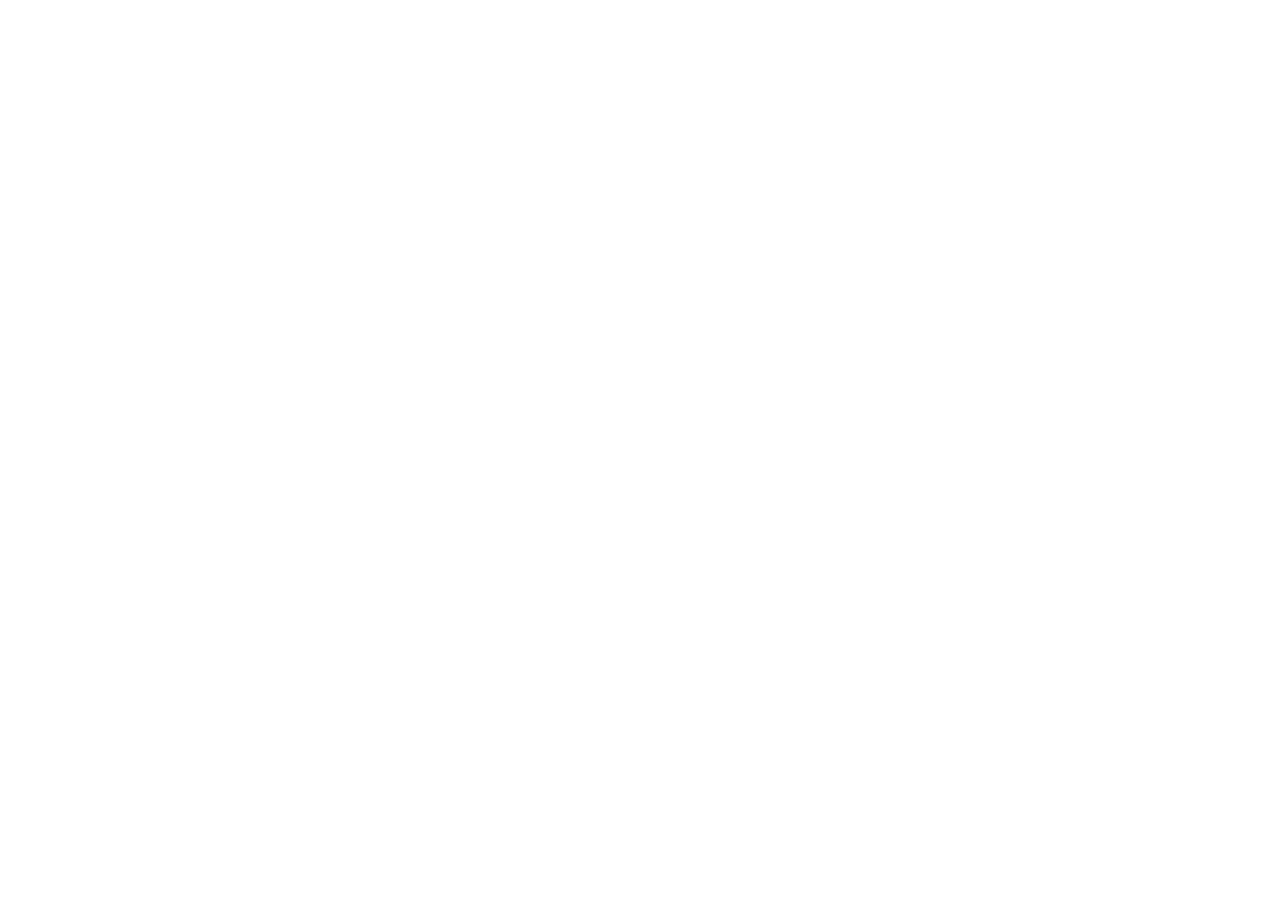
==== commit 83258bdd: "Update index.html" ====
--- a/index.html
+++ b/index.html
@@ -1,4 +1,4 @@
-<!doctype html><html><head><title>Maduabuchi Mike</title><meta charset=utf-8><meta name=description content="Personal portfolio of Maduabuchi Mike, a software engineer, founder, and systems builder working across software, products, and cognitive systems."><meta name=format-detection content="telephone=no"><meta name=msapplication-tap-highlight content=no><meta name=viewport content="width=device-width,initial-scale=1"><meta http-equiv=Content-Security-Policy content="default-src 'self'; script-src 'self'; style-src 'self' 'unsafe-inline';"><link rel=icon type=image/png sizes=128x128 href=/icons/favicon-128x128.png><link rel=icon type=image/png sizes=96x96 href=/icons/favicon-96x96.png><link rel=icon type=image/png sizes=32x32 href=/icons/favicon-32x32.png><link rel=icon type=image/png sizes=16x16 href=/icons/favicon-16x16.png><link rel=icon type=image/ico href=/favicon.ico>  <script type="module" crossorigin src="/assets/index-C-diVkx4.js"></script>
-  <link rel="modulepreload" crossorigin href="/assets/runtime-core.esm-bundler-Bzlnoy4P.js">
-  <link rel="stylesheet" crossorigin href="/assets/index-CSbshdzW.css">
-</head><body><div id=q-app></div></body></html>+<!doctype html><html><head><title>Maduabuchi Mike</title><meta charset=utf-8><meta name=description content="Personal portfolio of Maduabuchi Mike, a software engineer, founder, and systems builder working across software, products, and cognitive systems."><meta name=format-detection content="telephone=no"><meta name=msapplication-tap-highlight content=no><meta name=viewport content="width=device-width,initial-scale=1"><meta http-equiv=Content-Security-Policy content="default-src 'self'; script-src 'self'; style-src 'self' 'unsafe-inline';"><link rel=icon type=image/png sizes=128x128 href=/Page/icons/favicon-128x128.png><link rel=icon type=image/png sizes=96x96 href=/Page/icons/favicon-96x96.png><link rel=icon type=image/png sizes=32x32 href=/Page/icons/favicon-32x32.png><link rel=icon type=image/png sizes=16x16 href=/Page/icons/favicon-16x16.png><link rel=icon type=image/ico href=/Page/favicon.ico>  <script type="module" crossorigin src="/Page/assets/index-C-diVkx4.js"></script>
+  <link rel="modulepreload" crossorigin href="/Page/assets/runtime-core.esm-bundler-Bzlnoy4P.js">
+  <link rel="stylesheet" crossorigin href="/Page/assets/index-CSbshdzW.css">
+</head><body><div id=q-app></div></body></html>
